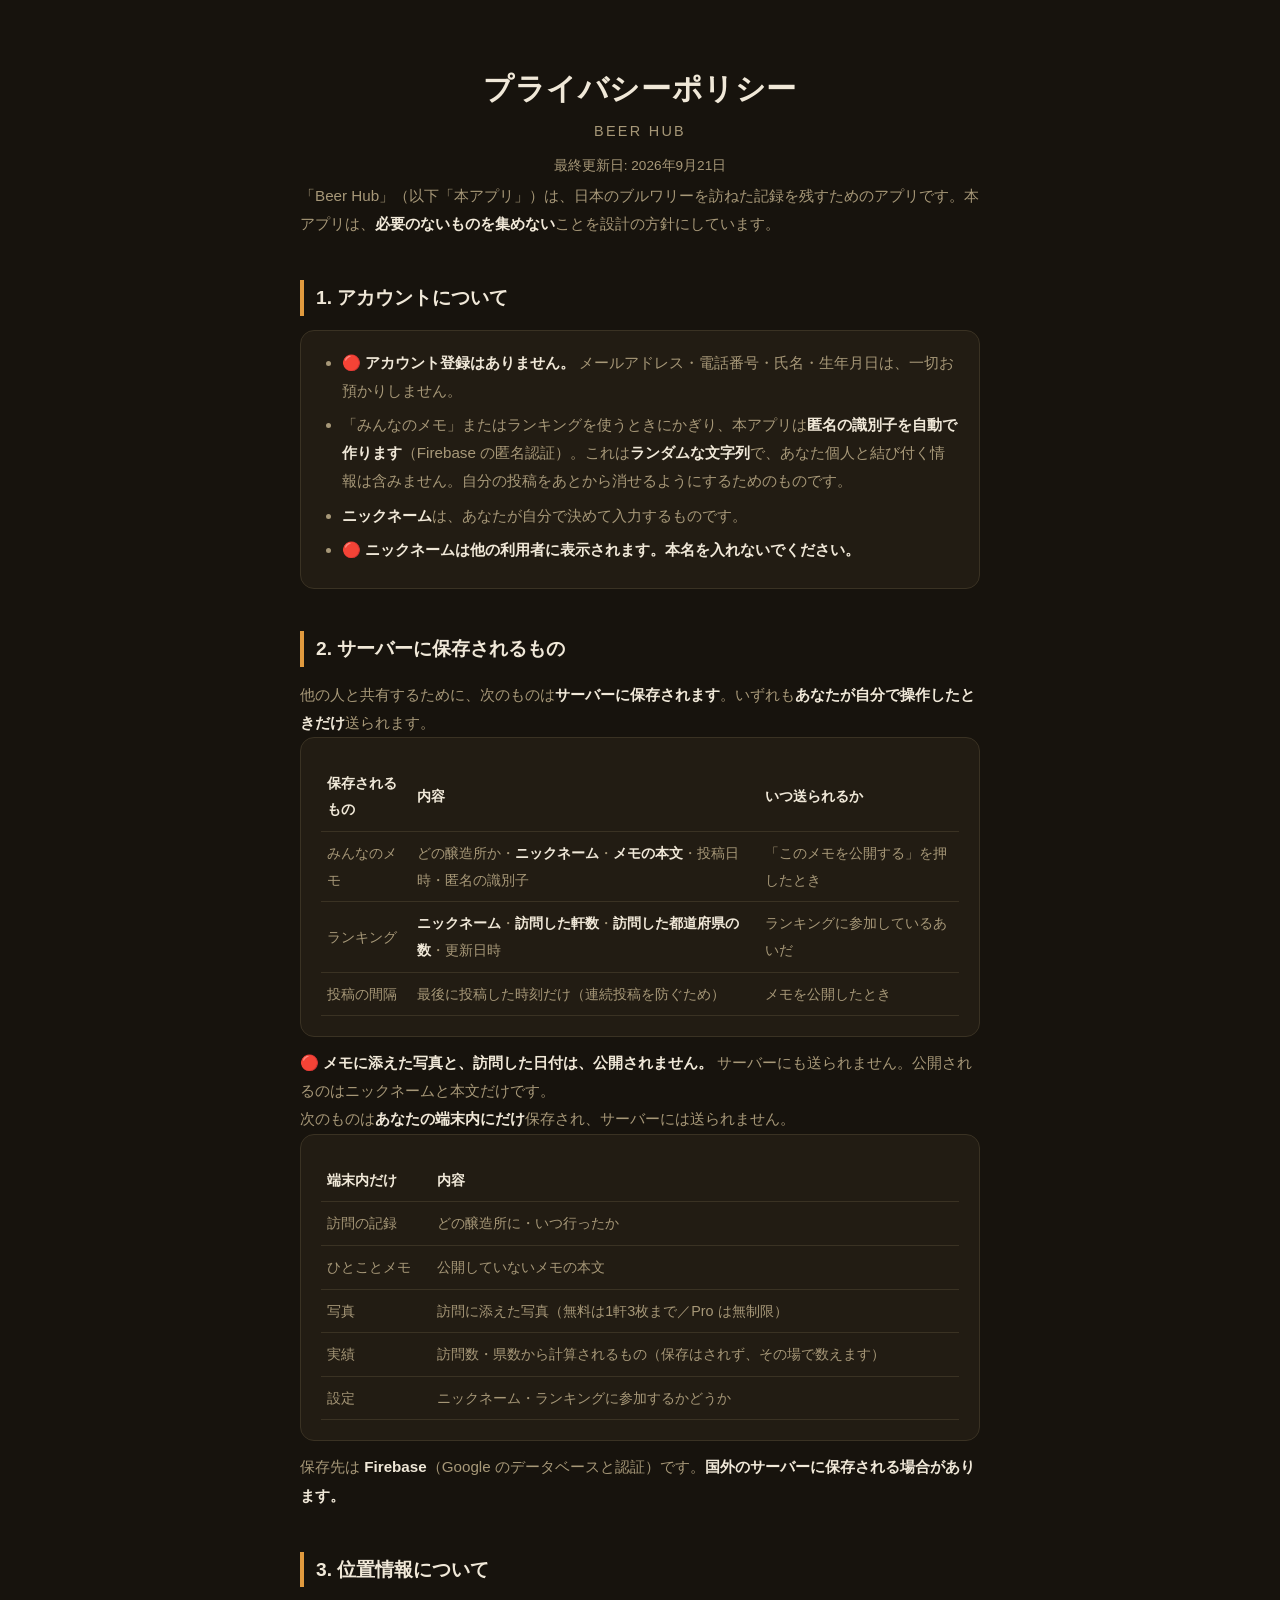
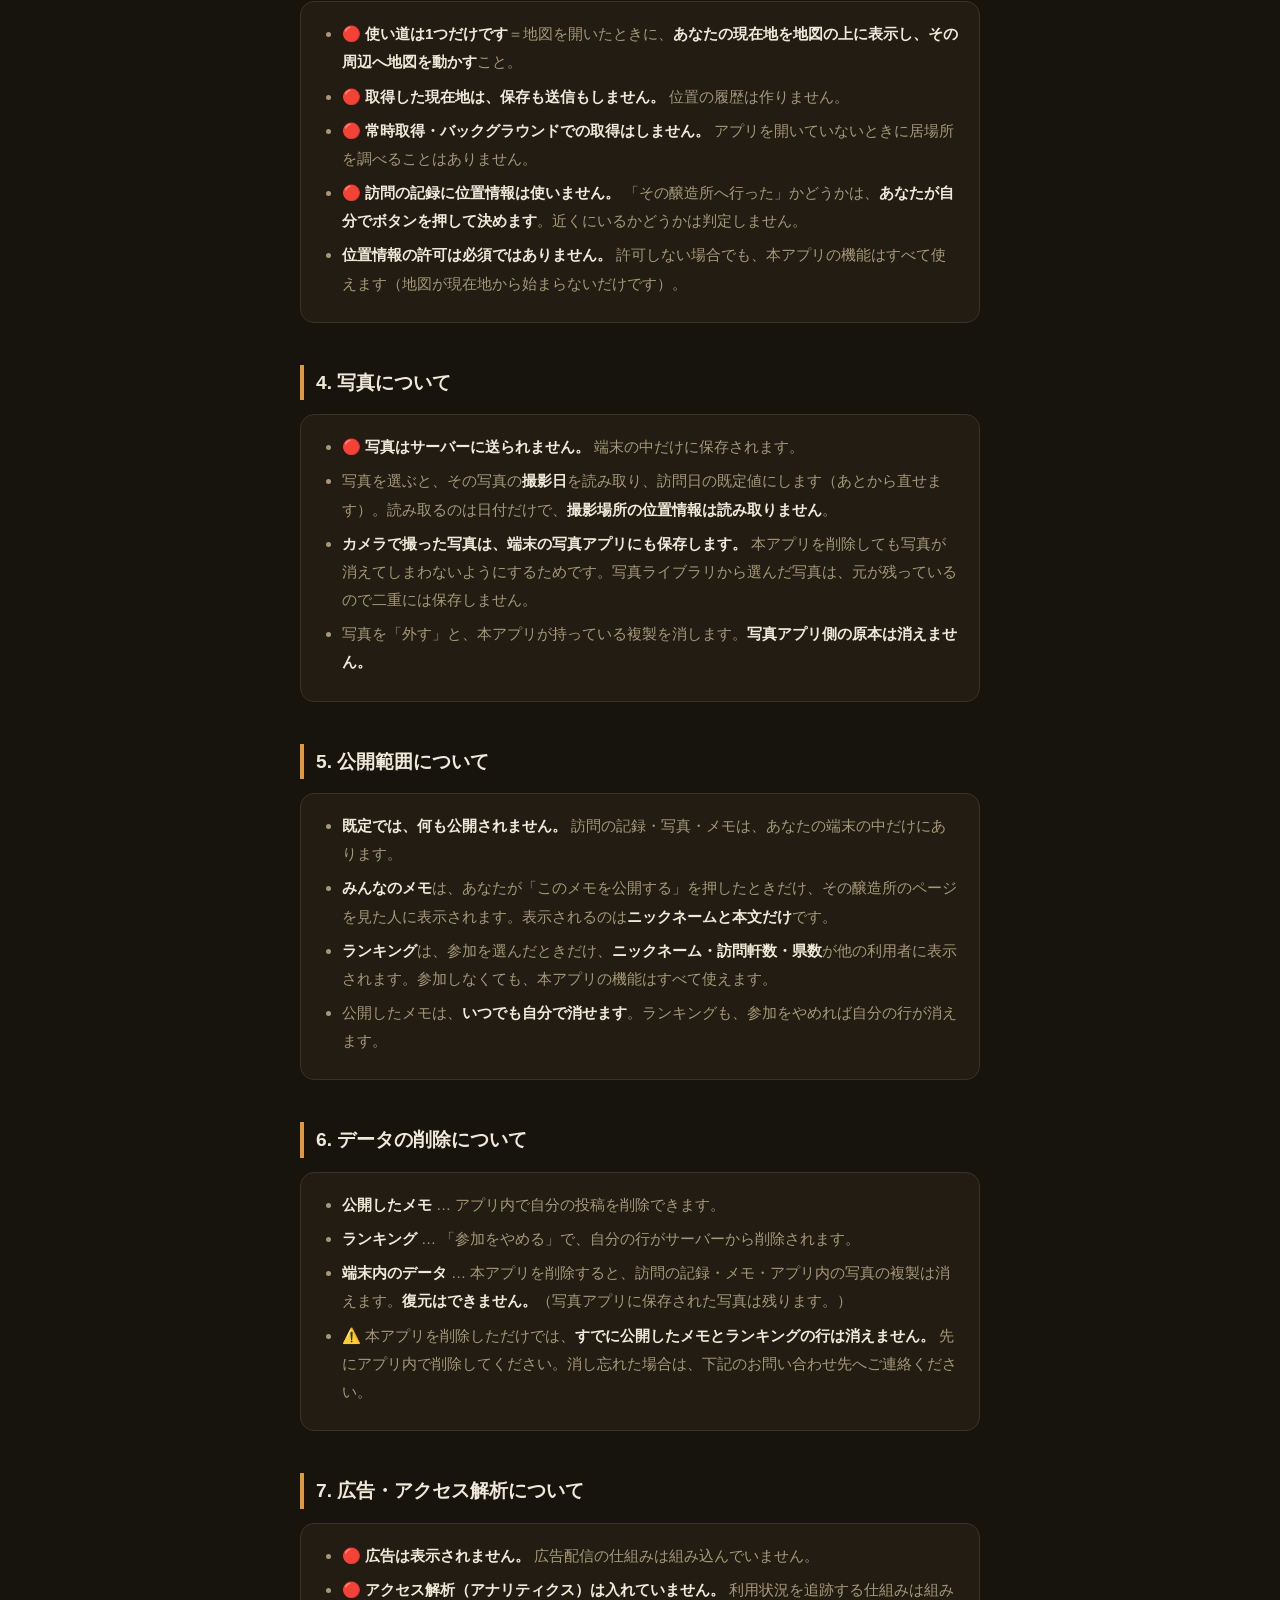
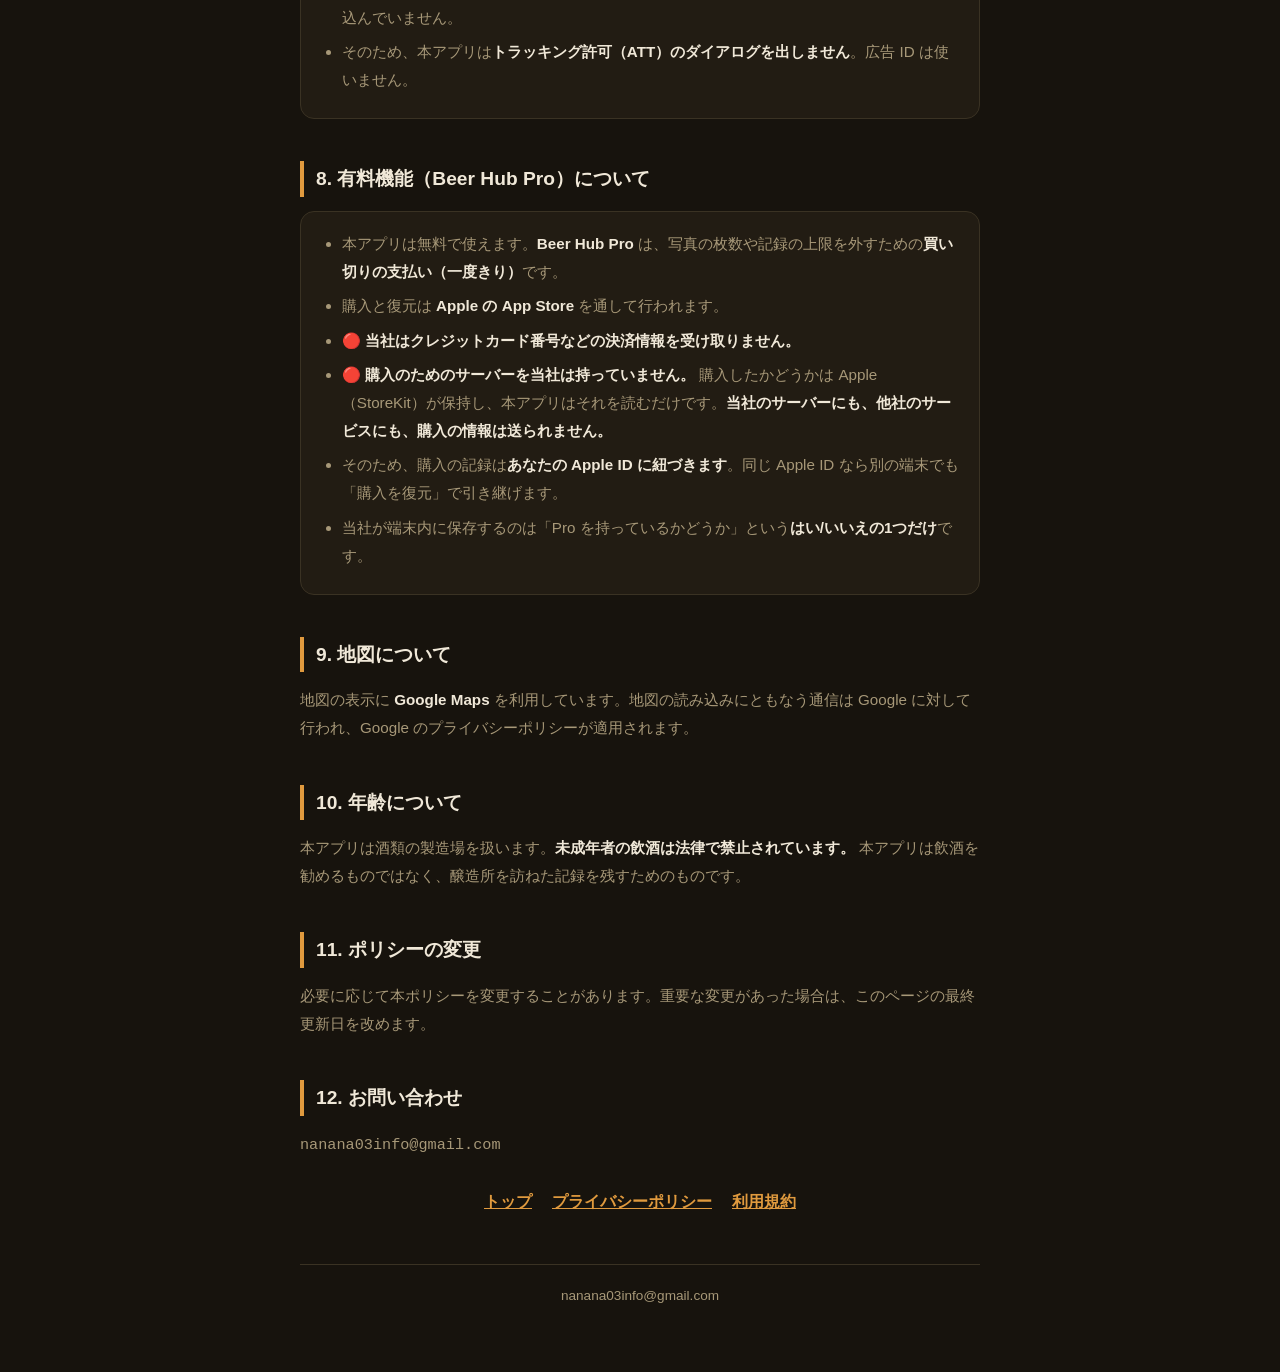
==== privacy.html @ 0d94b7cb "課金（Beer Hub Pro）を入れる決定に合わせて規約とポリシーを直した 2026-09-21 にユーザーが決定＝おにコレと同じ ¥490 買い切り Pro を入れる。 公開済みの本文に『アプリ内" ====
<!DOCTYPE html>
<html lang="ja">
<head>
  <meta charset="UTF-8">
  <meta name="viewport" content="width=device-width, initial-scale=1">
  <title>プライバシーポリシー — Beer Hub</title>
  <meta name="description" content="Beer Hub のプライバシーポリシー。必要のないものを集めない方針・位置情報・写真・公開範囲の扱い。">
  <link rel="stylesheet" href="style.css">
</head>
<body>
<main>
  <header class="hero">
    <h1>プライバシーポリシー</h1>
    <div class="en">BEER HUB</div>
    <p class="updated">最終更新日: 2026年9月21日</p>
  </header>

  <p>「Beer Hub」（以下「本アプリ」）は、日本のブルワリーを訪ねた記録を残すためのアプリです。本アプリは、<strong>必要のないものを集めない</strong>ことを設計の方針にしています。</p>

  <h2>1. アカウントについて</h2>
  <div class="card">
    <ul>
      <li>🔴 <strong>アカウント登録はありません。</strong> メールアドレス・電話番号・氏名・生年月日は、一切お預かりしません。</li>
      <li>「みんなのメモ」またはランキングを使うときにかぎり、本アプリは<strong>匿名の識別子を自動で作ります</strong>（Firebase の匿名認証）。これは<strong>ランダムな文字列</strong>で、あなた個人と結び付く情報は含みません。自分の投稿をあとから消せるようにするためのものです。</li>
      <li><strong>ニックネーム</strong>は、あなたが自分で決めて入力するものです。</li>
      <li>🔴 <strong>ニックネームは他の利用者に表示されます。本名を入れないでください。</strong></li>
    </ul>
  </div>

  <h2>2. サーバーに保存されるもの</h2>
  <p>他の人と共有するために、次のものは<strong>サーバーに保存されます</strong>。いずれも<strong>あなたが自分で操作したときだけ</strong>送られます。</p>
  <div class="card scroll">
    <table>
      <tr><th>保存されるもの</th><th>内容</th><th>いつ送られるか</th></tr>
      <tr><td>みんなのメモ</td><td>どの醸造所か・<strong>ニックネーム</strong>・<strong>メモの本文</strong>・投稿日時・匿名の識別子</td><td>「このメモを公開する」を押したとき</td></tr>
      <tr><td>ランキング</td><td><strong>ニックネーム</strong>・<strong>訪問した軒数</strong>・<strong>訪問した都道府県の数</strong>・更新日時</td><td>ランキングに参加しているあいだ</td></tr>
      <tr><td>投稿の間隔</td><td>最後に投稿した時刻だけ（連続投稿を防ぐため）</td><td>メモを公開したとき</td></tr>
    </table>
  </div>
  <p>🔴 <strong>メモに添えた写真と、訪問した日付は、公開されません。</strong> サーバーにも送られません。公開されるのはニックネームと本文だけです。</p>

  <p>次のものは<strong>あなたの端末内にだけ</strong>保存され、サーバーには送られません。</p>
  <div class="card scroll">
    <table>
      <tr><th>端末内だけ</th><th>内容</th></tr>
      <tr><td>訪問の記録</td><td>どの醸造所に・いつ行ったか</td></tr>
      <tr><td>ひとことメモ</td><td>公開していないメモの本文</td></tr>
      <tr><td>写真</td><td>訪問に添えた写真（無料は1軒3枚まで／Pro は無制限）</td></tr>
      <tr><td>実績</td><td>訪問数・県数から計算されるもの（保存はされず、その場で数えます）</td></tr>
      <tr><td>設定</td><td>ニックネーム・ランキングに参加するかどうか</td></tr>
    </table>
  </div>
  <p>保存先は <strong>Firebase</strong>（Google のデータベースと認証）です。<strong>国外のサーバーに保存される場合があります。</strong></p>

  <h2>3. 位置情報について</h2>
  <div class="card">
    <ul>
      <li>🔴 <strong>使い道は1つだけです</strong>＝地図を開いたときに、<strong>あなたの現在地を地図の上に表示し、その周辺へ地図を動かす</strong>こと。</li>
      <li>🔴 <strong>取得した現在地は、保存も送信もしません。</strong> 位置の履歴は作りません。</li>
      <li>🔴 <strong>常時取得・バックグラウンドでの取得はしません。</strong> アプリを開いていないときに居場所を調べることはありません。</li>
      <li>🔴 <strong>訪問の記録に位置情報は使いません。</strong> 「その醸造所へ行った」かどうかは、<strong>あなたが自分でボタンを押して決めます</strong>。近くにいるかどうかは判定しません。</li>
      <li><strong>位置情報の許可は必須ではありません。</strong> 許可しない場合でも、本アプリの機能はすべて使えます（地図が現在地から始まらないだけです）。</li>
    </ul>
  </div>

  <h2>4. 写真について</h2>
  <div class="card">
    <ul>
      <li>🔴 <strong>写真はサーバーに送られません。</strong> 端末の中だけに保存されます。</li>
      <li>写真を選ぶと、その写真の<strong>撮影日</strong>を読み取り、訪問日の既定値にします（あとから直せます）。読み取るのは日付だけで、<strong>撮影場所の位置情報は読み取りません</strong>。</li>
      <li><strong>カメラで撮った写真は、端末の写真アプリにも保存します。</strong> 本アプリを削除しても写真が消えてしまわないようにするためです。写真ライブラリから選んだ写真は、元が残っているので二重には保存しません。</li>
      <li>写真を「外す」と、本アプリが持っている複製を消します。<strong>写真アプリ側の原本は消えません。</strong></li>
    </ul>
  </div>

  <h2>5. 公開範囲について</h2>
  <div class="card">
    <ul>
      <li><strong>既定では、何も公開されません。</strong> 訪問の記録・写真・メモは、あなたの端末の中だけにあります。</li>
      <li><strong>みんなのメモ</strong>は、あなたが「このメモを公開する」を押したときだけ、その醸造所のページを見た人に表示されます。表示されるのは<strong>ニックネームと本文だけ</strong>です。</li>
      <li><strong>ランキング</strong>は、参加を選んだときだけ、<strong>ニックネーム・訪問軒数・県数</strong>が他の利用者に表示されます。参加しなくても、本アプリの機能はすべて使えます。</li>
      <li>公開したメモは、<strong>いつでも自分で消せます</strong>。ランキングも、参加をやめれば自分の行が消えます。</li>
    </ul>
  </div>

  <h2>6. データの削除について</h2>
  <div class="card">
    <ul>
      <li><strong>公開したメモ</strong> … アプリ内で自分の投稿を削除できます。</li>
      <li><strong>ランキング</strong> … 「参加をやめる」で、自分の行がサーバーから削除されます。</li>
      <li><strong>端末内のデータ</strong> … 本アプリを削除すると、訪問の記録・メモ・アプリ内の写真の複製は消えます。<strong>復元はできません。</strong>（写真アプリに保存された写真は残ります。）</li>
      <li>⚠️ 本アプリを削除しただけでは、<strong>すでに公開したメモとランキングの行は消えません。</strong> 先にアプリ内で削除してください。消し忘れた場合は、下記のお問い合わせ先へご連絡ください。</li>
    </ul>
  </div>

  <h2>7. 広告・アクセス解析について</h2>
  <div class="card">
    <ul>
      <li>🔴 <strong>広告は表示されません。</strong> 広告配信の仕組みは組み込んでいません。</li>
      <li>🔴 <strong>アクセス解析（アナリティクス）は入れていません。</strong> 利用状況を追跡する仕組みは組み込んでいません。</li>
      <li>そのため、本アプリは<strong>トラッキング許可（ATT）のダイアログを出しません</strong>。広告 ID は使いません。</li>
    </ul>
  </div>

  <h2>8. 有料機能（Beer Hub Pro）について</h2>
  <div class="card">
    <ul>
      <li>本アプリは無料で使えます。<strong>Beer Hub Pro</strong> は、写真の枚数や記録の上限を外すための<strong>買い切りの支払い（一度きり）</strong>です。</li>
      <li>購入と復元は <strong>Apple の App Store</strong> を通して行われます。</li>
      <li>🔴 <strong>当社はクレジットカード番号などの決済情報を受け取りません。</strong></li>
      <li>🔴 <strong>購入のためのサーバーを当社は持っていません。</strong> 購入したかどうかは Apple（StoreKit）が保持し、本アプリはそれを読むだけです。<strong>当社のサーバーにも、他社のサービスにも、購入の情報は送られません。</strong></li>
      <li>そのため、購入の記録は<strong>あなたの Apple ID に紐づきます</strong>。同じ Apple ID なら別の端末でも「購入を復元」で引き継げます。</li>
      <li>当社が端末内に保存するのは「Pro を持っているかどうか」という<strong>はい/いいえの1つだけ</strong>です。</li>
    </ul>
  </div>

  <h2>9. 地図について</h2>
  <p>地図の表示に <strong>Google Maps</strong> を利用しています。地図の読み込みにともなう通信は Google に対して行われ、Google のプライバシーポリシーが適用されます。</p>

  <h2>10. 年齢について</h2>
  <p>本アプリは酒類の製造場を扱います。<strong>未成年者の飲酒は法律で禁止されています。</strong> 本アプリは飲酒を勧めるものではなく、醸造所を訪ねた記録を残すためのものです。</p>

  <h2>11. ポリシーの変更</h2>
  <p>必要に応じて本ポリシーを変更することがあります。重要な変更があった場合は、このページの最終更新日を改めます。</p>

  <h2>12. お問い合わせ</h2>
  <p><code>nanana03info@gmail.com</code></p>

<nav class="links"><a href="index.html">トップ</a><a href="privacy.html">プライバシーポリシー</a><a href="terms.html">利用規約</a></nav>
  <footer>nanana03info@gmail.com</footer>
</main>
</body>
</html>
---- style.css ----
/* Beer Hub の公開ページ。色は**アプリの夜テーマ**（~/beerhub/src/theme.js の cellar）に合わせている。
   ⚠️ アプリの色を変えたら、ここも合わせる。
   ⚠️ 体裁の元＝nanana03/billihub-site/style.css（同じ作りにして、直すときに迷わないようにする）。
   コントラストはアプリ側の tools/check-theme-contrast.mjs で測った値をそのまま使っている
   （ink2 on paper 6.52:1 ／ amber on paper 7.80:1 ＝どちらも 4.5:1 を超える）。 */
:root {
  --bg: #17130D;      /* cellar.paper */
  --card: #221C13;    /* cellar.card */
  --ink: #F0E8D8;     /* cellar.ink */
  --sub: #A79878;     /* cellar.ink2 */
  --line: #3A3223;    /* cellar.line */
  --accent: #E09A3E;  /* cellar.amber（夜は地の上で 7.80:1 ＝そのまま文字に使える） */
  --warn: #8FBF5A;    /* cellar.hop */
}
* { margin: 0; padding: 0; box-sizing: border-box; }
body {
  background: var(--bg);
  color: var(--ink);
  font-family: "Hiragino Sans", "Hiragino Kaku Gothic ProN", "Yu Gothic", sans-serif;
  line-height: 1.85;
  -webkit-text-size-adjust: 100%;
}
main { max-width: 720px; margin: 0 auto; padding: 28px 20px 64px; }
header.hero { text-align: center; padding: 32px 0 4px; }
h1 { font-size: 1.9rem; letter-spacing: .02em; }
h1 .hub { color: var(--accent); }
.hero .en { color: var(--sub); font-size: .9rem; letter-spacing: .16em; margin-top: 2px; }
.hero .tagline { margin-top: 16px; color: var(--ink); font-size: 1rem; }
h2 {
  font-size: 1.2rem; margin: 42px 0 14px;
  padding-left: 12px; border-left: 4px solid var(--accent);
}
h3 { font-size: 1rem; margin: 20px 0 8px; color: var(--accent); }
p, li, td, th { color: var(--sub); font-size: .95rem; }
strong { color: var(--ink); }
.card {
  background: var(--card); border: 1px solid var(--line);
  border-radius: 14px; padding: 18px 20px; margin-bottom: 12px;
}
ul, ol { padding-left: 1.3em; }
li { margin-bottom: .4em; }
a { color: var(--accent); }
.updated { color: var(--sub); font-size: .85rem; margin-top: 8px; }
table { width: 100%; border-collapse: collapse; margin: 6px 0 2px; }
th, td { text-align: left; padding: 8px 6px; border-bottom: 1px solid var(--line); font-size: .9rem; }
th { color: var(--ink); font-weight: 800; }
.note { color: var(--warn); }
nav.links { text-align: center; margin-top: 28px; }
nav.links a { margin: 0 10px; font-weight: 700; }
footer {
  margin-top: 48px; padding-top: 18px; border-top: 1px solid var(--line);
  color: var(--sub); font-size: .85rem; text-align: center;
}
/* 横に広い表は、はみ出さずに中でスクロールさせる */
.scroll { overflow-x: auto; }
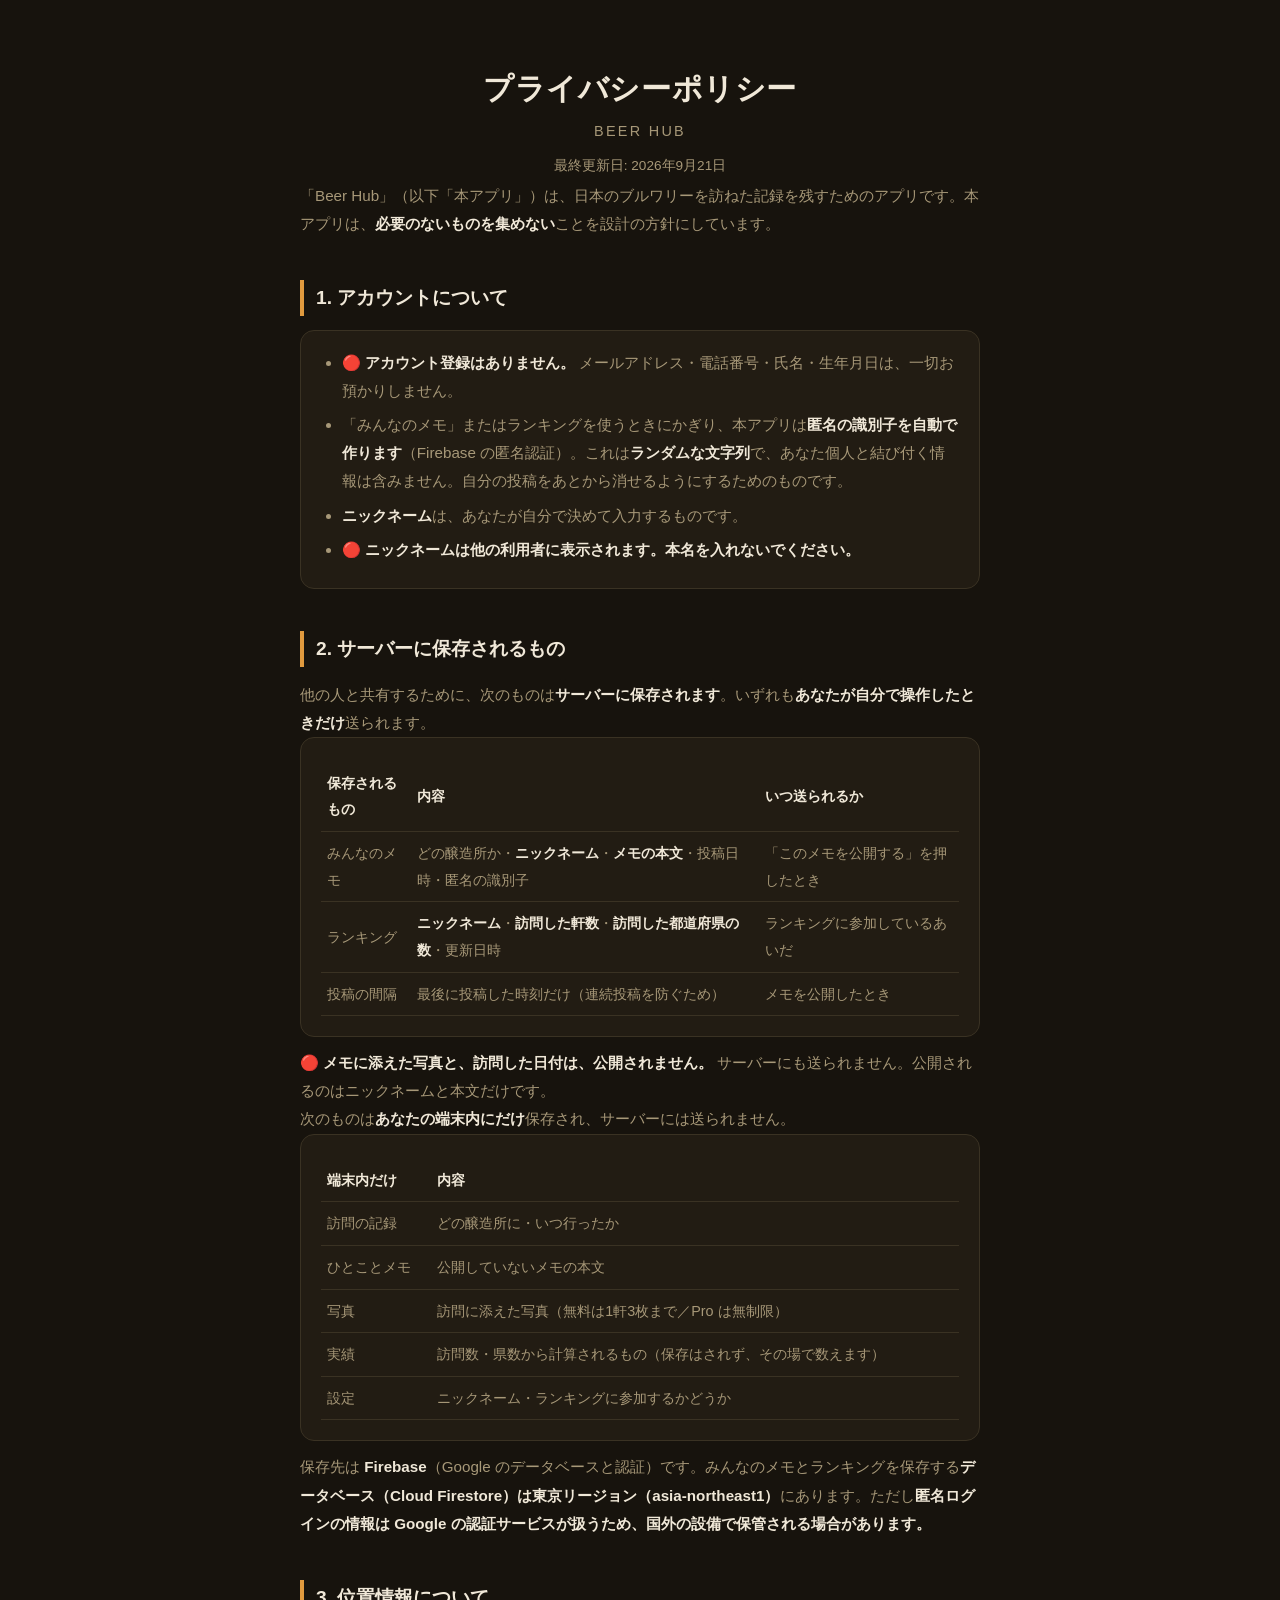
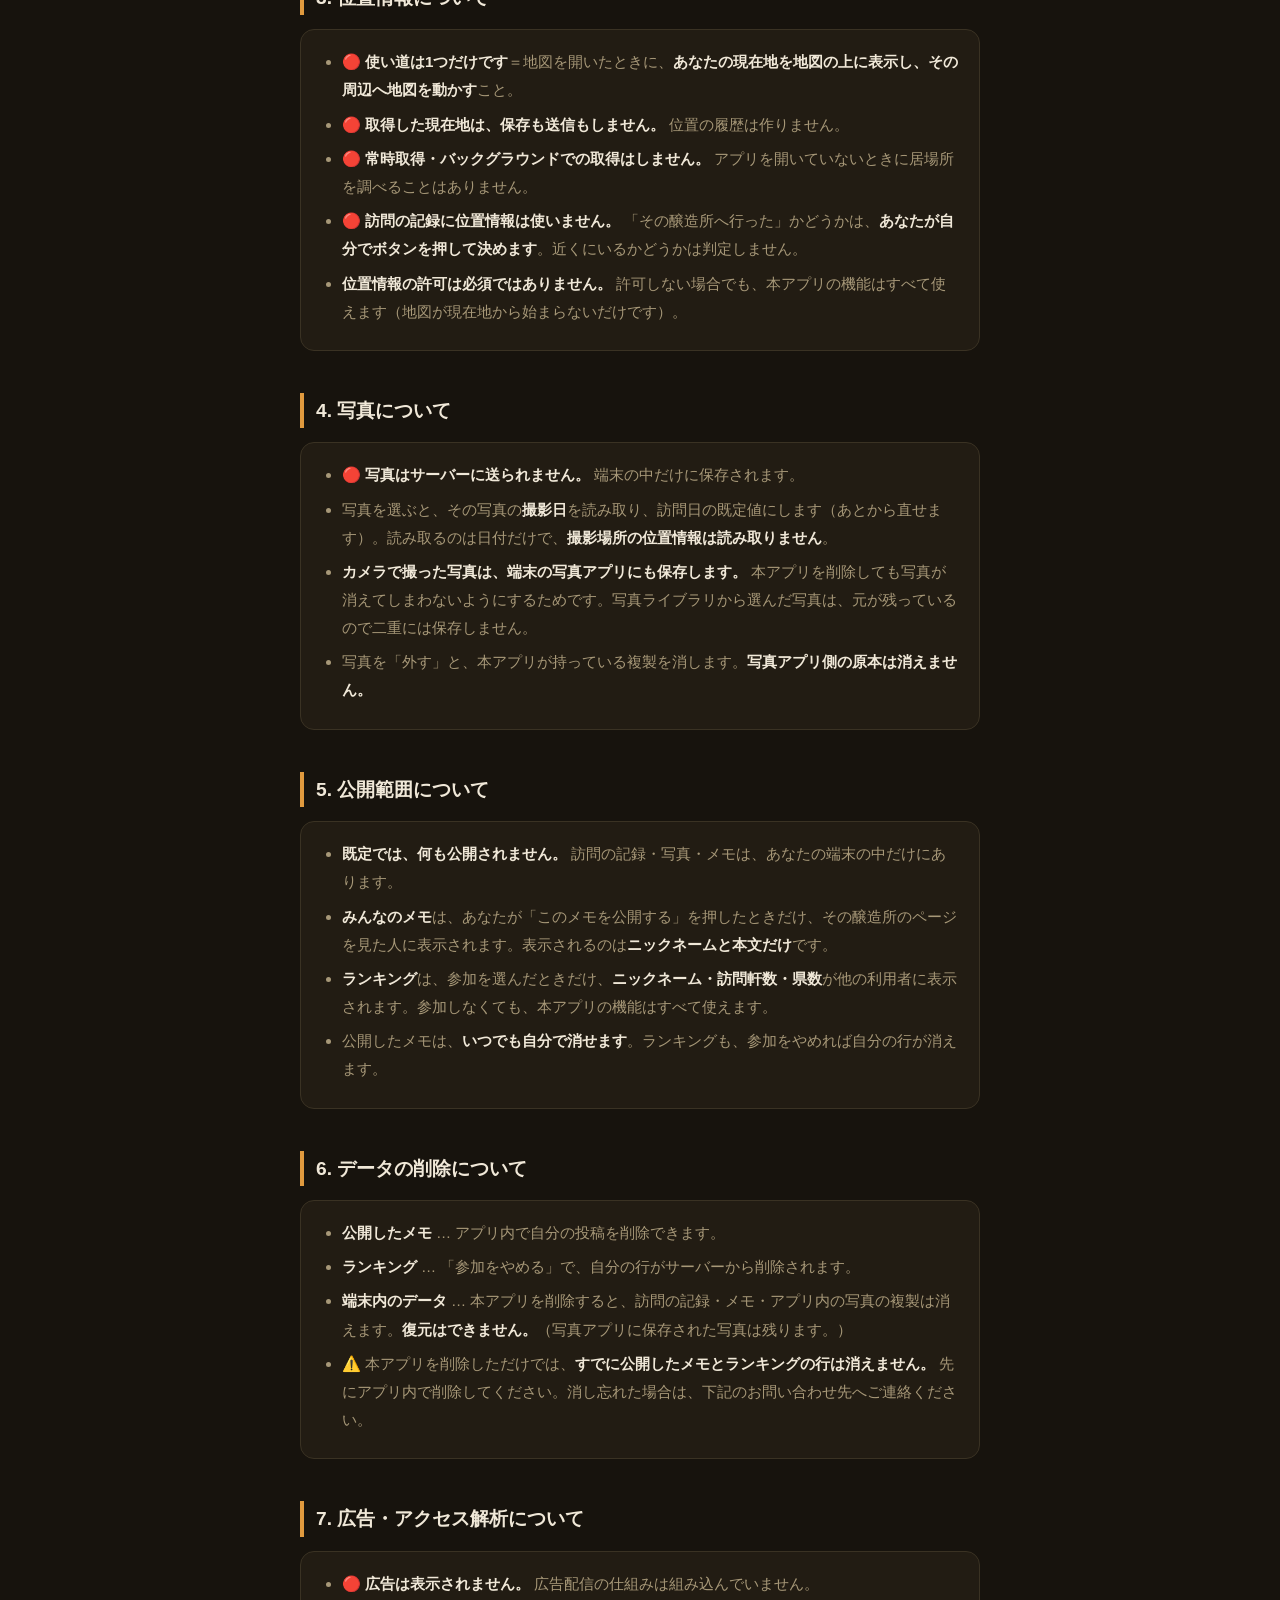
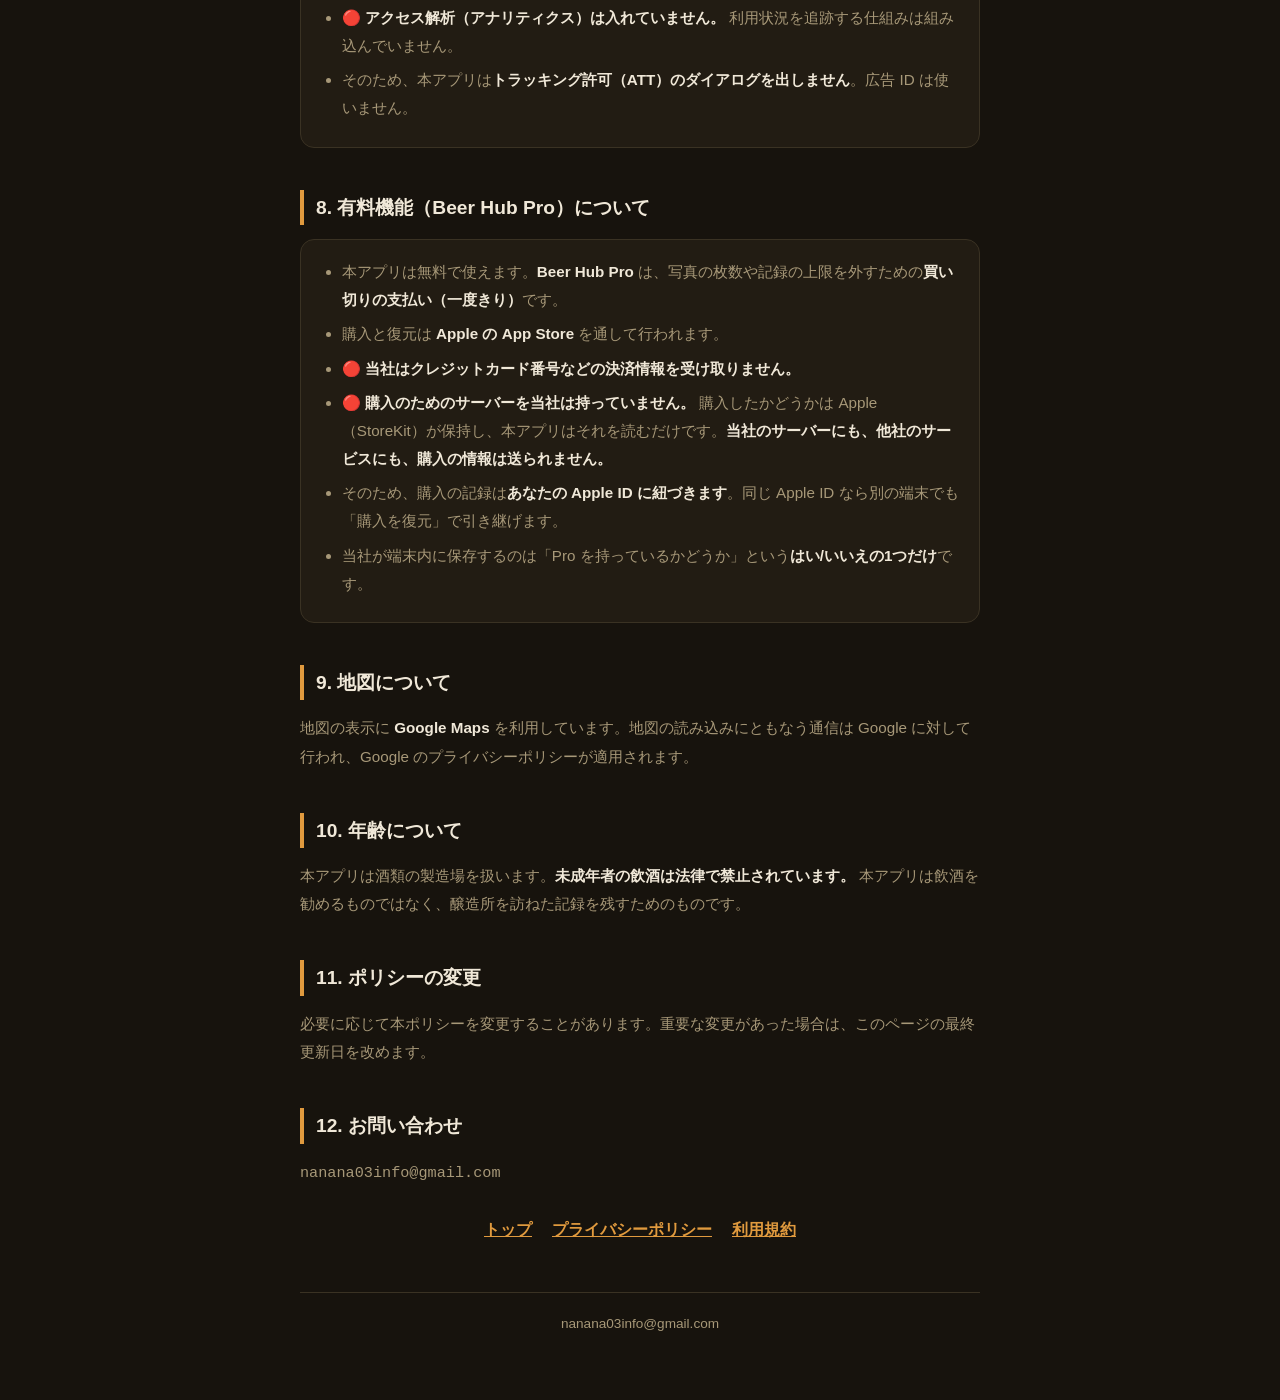
==== commit a2131c83: "docs(privacy): Firestore の所在を東京リージョンと明記した（W04 の実測） 旧「国外のサーバーに保存される場合があります」だけの記述は事実と違った＝ Windows が Fi" ====
--- a/privacy.html
+++ b/privacy.html
@@ -50,7 +50,7 @@
       <tr><td>設定</td><td>ニックネーム・ランキングに参加するかどうか</td></tr>
     </table>
   </div>
-  <p>保存先は <strong>Firebase</strong>（Google のデータベースと認証）です。<strong>国外のサーバーに保存される場合があります。</strong></p>
+  <p>保存先は <strong>Firebase</strong>（Google のデータベースと認証）です。みんなのメモとランキングを保存する<strong>データベース（Cloud Firestore）は東京リージョン（asia-northeast1）</strong>にあります。ただし<strong>匿名ログインの情報は Google の認証サービスが扱うため、国外の設備で保管される場合があります。</strong></p>
 
   <h2>3. 位置情報について</h2>
   <div class="card">
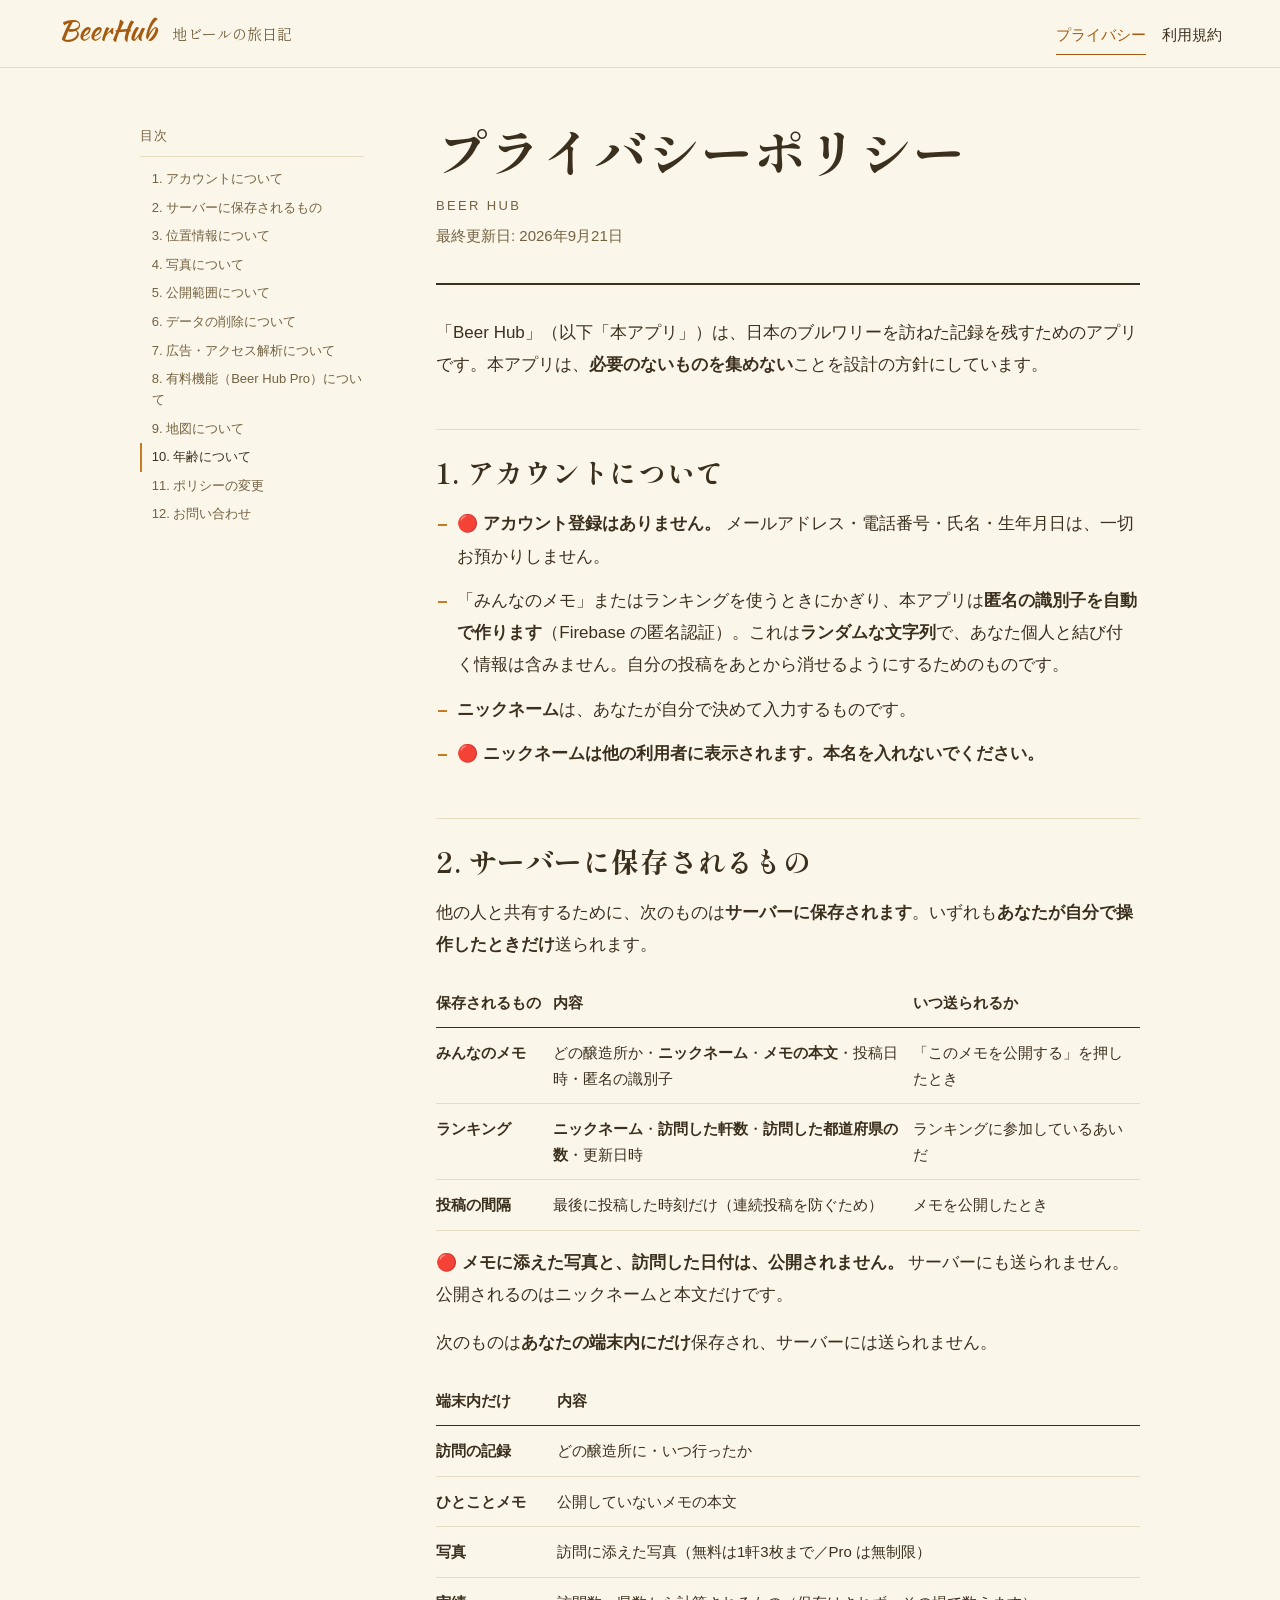
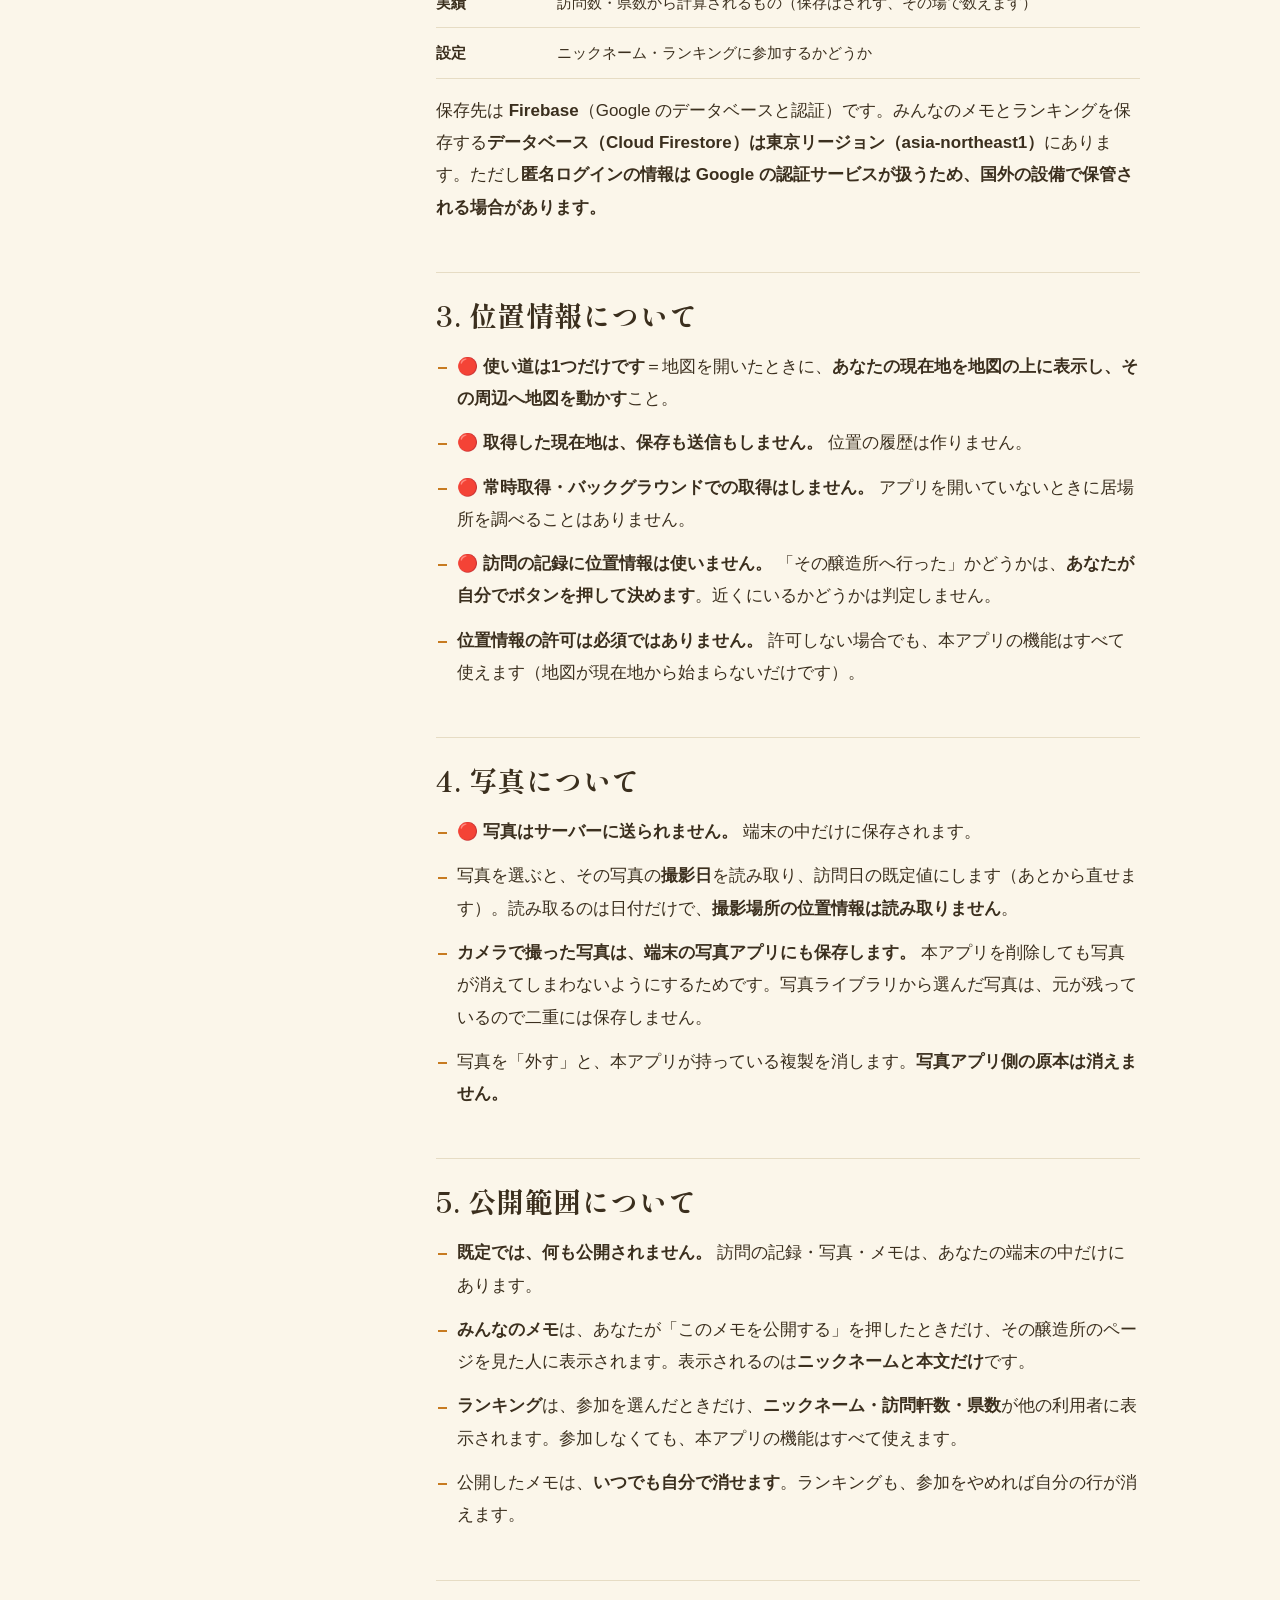
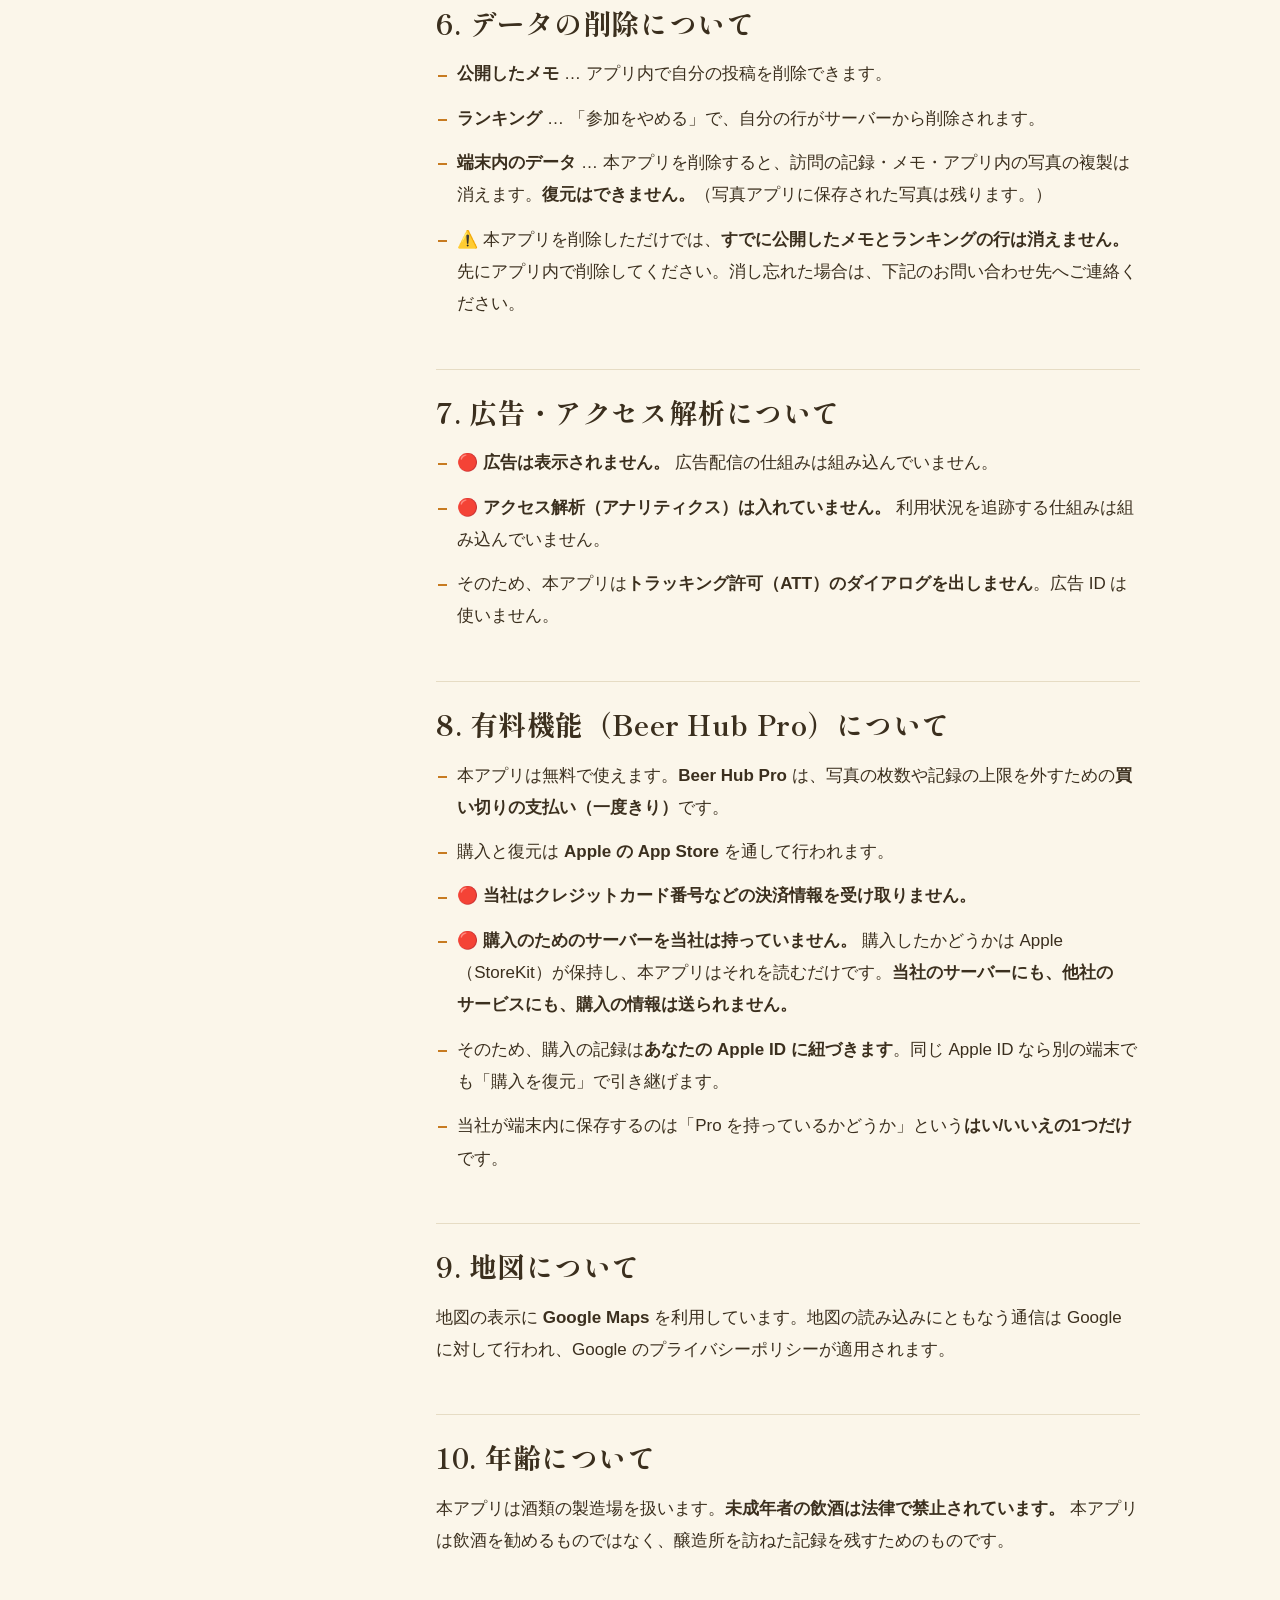
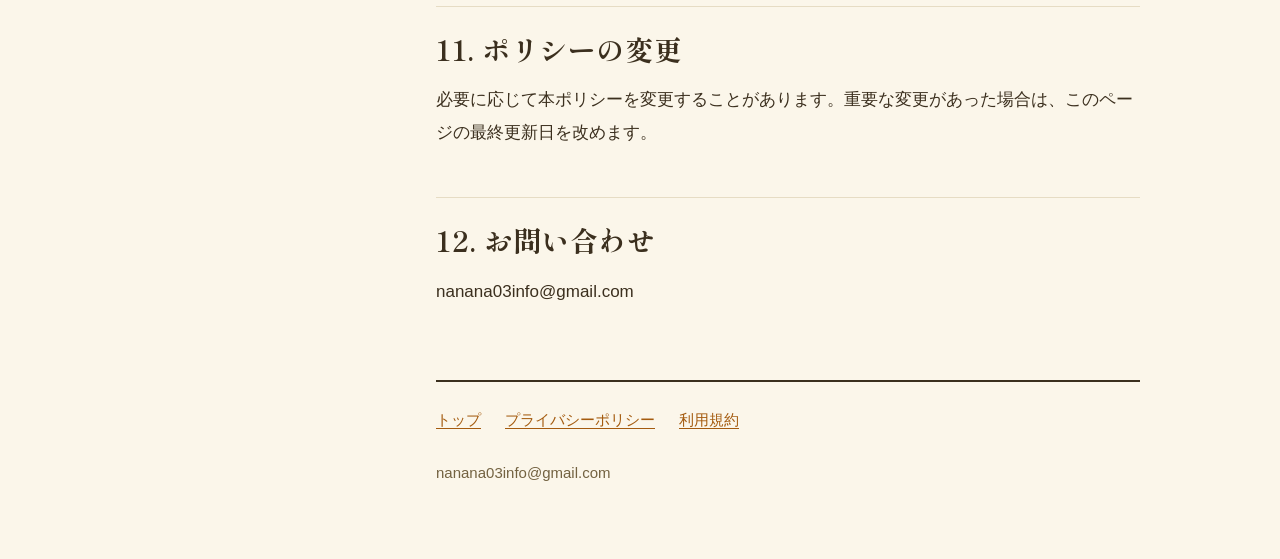
==== commit 4fcebedc: "redesign: 実データの地図を主役にしたトップと、目次つきの書類ページ（2026-10 刷新） - トップ：アプリ同梱の県境（prefpoly.json）と醸造所の位置（breweries.js" ====
--- a/privacy.html
+++ b/privacy.html
@@ -5,10 +5,29 @@
   <meta name="viewport" content="width=device-width, initial-scale=1">
   <title>プライバシーポリシー — Beer Hub</title>
   <meta name="description" content="Beer Hub のプライバシーポリシー。必要のないものを集めない方針・位置情報・写真・公開範囲の扱い。">
+  <meta name="color-scheme" content="light dark">
+  <!-- FONT:START -->
+  <link rel="preconnect" href="https://fonts.googleapis.com">
+  <link rel="preconnect" href="https://fonts.gstatic.com" crossorigin>
+  <link rel="stylesheet" href="https://fonts.googleapis.com/css2?family=Shippori+Mincho+B1:wght@700&amp;text=%2C.0123456789BHPbeoru%E3%80%81%E3%80%82%E3%80%8C%E3%80%8D%E3%81%82%E3%81%84%E3%81%8A%E3%81%8B%E3%81%8C%E3%81%8D%E3%81%8F%E3%81%91%E3%81%93%E3%81%94%E3%81%95%E3%81%99%E3%81%9B%E3%81%9F%E3%81%A0%E3%81%A3%E3%81%A4%E3%81%A6%E3%81%A7%E3%81%A8%E3%81%AA%E3%81%AB%E3%81%AD%E3%81%AE%E3%81%AF%E3%81%BE%E3%81%BF%E3%82%81%E3%82%82%E3%82%89%E3%82%8A%E3%82%8B%E3%82%8C%E3%82%8F%E3%82%92%E3%82%93%E3%82%A2%E3%82%A4%E3%82%A6%E3%82%A7%E3%82%AB%E3%82%AD%E3%82%AF%E3%82%B0%E3%82%B5%E3%82%B7%E3%82%B9%E3%82%BB%E3%82%BF%E3%83%81%E3%83%83%E3%83%87%E3%83%88%E3%83%90%E3%83%93%E3%83%96%E3%83%97%E3%83%9D%E3%83%A1%E3%83%A2%E3%83%A9%E3%83%AA%E3%83%AB%E3%83%AD%E3%83%AF%E3%83%B3%E3%83%BB%E3%83%BC%E4%B8%89%E4%BA%8B%E4%BA%95%E4%BA%AC%E4%BD%8D%E4%BD%90%E4%BD%BF%E4%BF%9D%E5%85%88%E5%85%8D%E5%85%90%E5%85%A5%E5%85%A8%E5%85%AC%E5%85%B5%E5%85%B8%E5%86%99%E5%87%BA%E5%88%86%E5%88%9D%E5%88%A9%E5%88%B6%E5%89%8A%E5%8C%97%E5%8D%83%E5%8F%96%E5%8F%A3%E5%90%88%E5%91%8A%E5%92%8C%E5%95%8F%E5%9B%B2%E5%9B%B3%E5%9B%BD%E5%9C%A8%E5%9C%B0%E5%9F%8E%E5%9F%BC%E5%A0%B1%E5%A1%97%E5%A4%89%E5%A4%96%E5%A4%A7%E5%A5%88%E5%AA%9B%E5%AD%98%E5%AE%AE%E5%AF%8C%E5%B1%B1%E5%B2%90%E5%B2%A1%E5%B2%A9%E5%B3%B6%E5%B4%8E%E5%B7%9D%E5%B9%B4%E5%BA%83%E5%BA%9C%E5%BA%AB%E5%BD%A2%E5%BE%B3%E5%BF%85%E6%83%85%E6%84%8F%E6%84%9B%E6%89%8B%E6%8A%95%E6%8A%BC%E6%8E%B2%E6%96%99%E6%96%B0%E6%97%85%E6%97%A5%E6%9B%B4%E6%9B%B8%E6%9C%80%E6%9C%89%E6%9C%A8%E6%9C%AC%E6%9D%A1%E6%9D%B1%E6%9E%90%E6%A0%83%E6%A0%B9%E6%A2%A8%E6%A3%AE%E6%A8%A9%E6%A9%9F%E6%AD%8C%E6%AD%A2%E6%B1%BA%E6%B2%96%E6%B3%A8%E6%B5%B7%E6%BB%8B%E6%BD%9F%E7%86%8A%E7%8E%89%E7%8F%BE%E7%94%A8%E7%94%B0%E7%99%BB%E7%9A%84%E7%9B%AE%E7%9C%8C%E7%9C%9F%E7%9F%A5%E7%9F%B3%E7%A5%9E%E7%A6%81%E7%A6%8F%E7%A7%8B%E7%A8%BF%E7%AC%AC%E7%AF%84%E7%B4%84%E7%B8%84%E7%BD%AE%E7%BE%A4%E8%83%BD%E8%89%AF%E8%8C%A8%E8%91%89%E8%A1%8C%E8%A6%81%E8%A6%8B%E8%A6%8F%E8%A7%A3%E8%A8%98%E8%A8%AA%E8%B2%AC%E8%B3%80%E8%BB%92%E8%BC%89%E8%BF%94%E9%81%93%E9%83%A8%E9%83%BD%E9%85%92%E9%87%8D%E9%87%8E%E9%8C%B2%E9%95%B7%E9%96%8B%E9%96%A2%E9%98%9C%E9%98%AA%E9%99%90%E9%99%A4%E9%9B%86%E9%9D%92%E9%9D%99%E9%A0%85%E9%A1%98%E9%A1%9E%E9%A6%99%E9%A6%AC%E9%AB%98%E9%B3%A5%E9%B9%BF%E9%BD%A2%EF%BC%88%EF%BC%89%EF%BC%8F&amp;display=swap">
+  <link rel="stylesheet" href="https://fonts.googleapis.com/css2?family=Kaushan+Script&amp;text=BeerHub&amp;display=swap">
+  <!-- FONT:END -->
   <link rel="stylesheet" href="style.css">
+  <script src="site.js" defer></script>
 </head>
-<body>
-<main>
+<body class="doc">
+<a class="skip" href="#top">本文へ</a>
+<header class="mast">
+  <a class="mast-wm" href="index.html" aria-label="Beer Hub トップ">BeerHub</a>
+  <span class="mast-sub">地ビールの旅日記</span>
+  <nav class="mast-nav" aria-label="書類">
+    <a href="privacy.html" aria-current="page">プライバシー</a>
+    <a href="terms.html">利用規約</a>
+  </nav>
+</header>
+<div class="doc-wrap">
+<nav class="toc" aria-label="目次"><p>目次</p><ol><!-- TOC:START --><li><a href="#s1">1. アカウントについて</a></li><li><a href="#s2">2. サーバーに保存されるもの</a></li><li><a href="#s3">3. 位置情報について</a></li><li><a href="#s4">4. 写真について</a></li><li><a href="#s5">5. 公開範囲について</a></li><li><a href="#s6">6. データの削除について</a></li><li><a href="#s7">7. 広告・アクセス解析について</a></li><li><a href="#s8">8. 有料機能（Beer Hub Pro）について</a></li><li><a href="#s9">9. 地図について</a></li><li><a href="#s10">10. 年齢について</a></li><li><a href="#s11">11. ポリシーの変更</a></li><li><a href="#s12">12. お問い合わせ</a></li><!-- TOC:END --></ol></nav>
+<main id="top">
   <header class="hero">
     <h1>プライバシーポリシー</h1>
     <div class="en">BEER HUB</div>
@@ -17,7 +36,7 @@
 
   <p>「Beer Hub」（以下「本アプリ」）は、日本のブルワリーを訪ねた記録を残すためのアプリです。本アプリは、<strong>必要のないものを集めない</strong>ことを設計の方針にしています。</p>
 
-  <h2>1. アカウントについて</h2>
+  <h2 id="s1">1. アカウントについて</h2>
   <div class="card">
     <ul>
       <li>🔴 <strong>アカウント登録はありません。</strong> メールアドレス・電話番号・氏名・生年月日は、一切お預かりしません。</li>
@@ -27,14 +46,14 @@
     </ul>
   </div>
 
-  <h2>2. サーバーに保存されるもの</h2>
+  <h2 id="s2">2. サーバーに保存されるもの</h2>
   <p>他の人と共有するために、次のものは<strong>サーバーに保存されます</strong>。いずれも<strong>あなたが自分で操作したときだけ</strong>送られます。</p>
   <div class="card scroll">
     <table>
       <tr><th>保存されるもの</th><th>内容</th><th>いつ送られるか</th></tr>
-      <tr><td>みんなのメモ</td><td>どの醸造所か・<strong>ニックネーム</strong>・<strong>メモの本文</strong>・投稿日時・匿名の識別子</td><td>「このメモを公開する」を押したとき</td></tr>
-      <tr><td>ランキング</td><td><strong>ニックネーム</strong>・<strong>訪問した軒数</strong>・<strong>訪問した都道府県の数</strong>・更新日時</td><td>ランキングに参加しているあいだ</td></tr>
-      <tr><td>投稿の間隔</td><td>最後に投稿した時刻だけ（連続投稿を防ぐため）</td><td>メモを公開したとき</td></tr>
+      <tr><td data-label="保存されるもの">みんなのメモ</td><td data-label="内容">どの醸造所か・<strong>ニックネーム</strong>・<strong>メモの本文</strong>・投稿日時・匿名の識別子</td><td data-label="いつ送られるか">「このメモを公開する」を押したとき</td></tr>
+      <tr><td data-label="保存されるもの">ランキング</td><td data-label="内容"><strong>ニックネーム</strong>・<strong>訪問した軒数</strong>・<strong>訪問した都道府県の数</strong>・更新日時</td><td data-label="いつ送られるか">ランキングに参加しているあいだ</td></tr>
+      <tr><td data-label="保存されるもの">投稿の間隔</td><td data-label="内容">最後に投稿した時刻だけ（連続投稿を防ぐため）</td><td data-label="いつ送られるか">メモを公開したとき</td></tr>
     </table>
   </div>
   <p>🔴 <strong>メモに添えた写真と、訪問した日付は、公開されません。</strong> サーバーにも送られません。公開されるのはニックネームと本文だけです。</p>
@@ -43,16 +62,16 @@
   <div class="card scroll">
     <table>
       <tr><th>端末内だけ</th><th>内容</th></tr>
-      <tr><td>訪問の記録</td><td>どの醸造所に・いつ行ったか</td></tr>
-      <tr><td>ひとことメモ</td><td>公開していないメモの本文</td></tr>
-      <tr><td>写真</td><td>訪問に添えた写真（無料は1軒3枚まで／Pro は無制限）</td></tr>
-      <tr><td>実績</td><td>訪問数・県数から計算されるもの（保存はされず、その場で数えます）</td></tr>
-      <tr><td>設定</td><td>ニックネーム・ランキングに参加するかどうか</td></tr>
+      <tr><td data-label="端末内だけ">訪問の記録</td><td data-label="内容">どの醸造所に・いつ行ったか</td></tr>
+      <tr><td data-label="端末内だけ">ひとことメモ</td><td data-label="内容">公開していないメモの本文</td></tr>
+      <tr><td data-label="端末内だけ">写真</td><td data-label="内容">訪問に添えた写真（無料は1軒3枚まで／Pro は無制限）</td></tr>
+      <tr><td data-label="端末内だけ">実績</td><td data-label="内容">訪問数・県数から計算されるもの（保存はされず、その場で数えます）</td></tr>
+      <tr><td data-label="端末内だけ">設定</td><td data-label="内容">ニックネーム・ランキングに参加するかどうか</td></tr>
     </table>
   </div>
   <p>保存先は <strong>Firebase</strong>（Google のデータベースと認証）です。みんなのメモとランキングを保存する<strong>データベース（Cloud Firestore）は東京リージョン（asia-northeast1）</strong>にあります。ただし<strong>匿名ログインの情報は Google の認証サービスが扱うため、国外の設備で保管される場合があります。</strong></p>
 
-  <h2>3. 位置情報について</h2>
+  <h2 id="s3">3. 位置情報について</h2>
   <div class="card">
     <ul>
       <li>🔴 <strong>使い道は1つだけです</strong>＝地図を開いたときに、<strong>あなたの現在地を地図の上に表示し、その周辺へ地図を動かす</strong>こと。</li>
@@ -63,7 +82,7 @@
     </ul>
   </div>
 
-  <h2>4. 写真について</h2>
+  <h2 id="s4">4. 写真について</h2>
   <div class="card">
     <ul>
       <li>🔴 <strong>写真はサーバーに送られません。</strong> 端末の中だけに保存されます。</li>
@@ -73,7 +92,7 @@
     </ul>
   </div>
 
-  <h2>5. 公開範囲について</h2>
+  <h2 id="s5">5. 公開範囲について</h2>
   <div class="card">
     <ul>
       <li><strong>既定では、何も公開されません。</strong> 訪問の記録・写真・メモは、あなたの端末の中だけにあります。</li>
@@ -83,7 +102,7 @@
     </ul>
   </div>
 
-  <h2>6. データの削除について</h2>
+  <h2 id="s6">6. データの削除について</h2>
   <div class="card">
     <ul>
       <li><strong>公開したメモ</strong> … アプリ内で自分の投稿を削除できます。</li>
@@ -93,7 +112,7 @@
     </ul>
   </div>
 
-  <h2>7. 広告・アクセス解析について</h2>
+  <h2 id="s7">7. 広告・アクセス解析について</h2>
   <div class="card">
     <ul>
       <li>🔴 <strong>広告は表示されません。</strong> 広告配信の仕組みは組み込んでいません。</li>
@@ -102,7 +121,7 @@
     </ul>
   </div>
 
-  <h2>8. 有料機能（Beer Hub Pro）について</h2>
+  <h2 id="s8">8. 有料機能（Beer Hub Pro）について</h2>
   <div class="card">
     <ul>
       <li>本アプリは無料で使えます。<strong>Beer Hub Pro</strong> は、写真の枚数や記録の上限を外すための<strong>買い切りの支払い（一度きり）</strong>です。</li>
@@ -114,20 +133,21 @@
     </ul>
   </div>
 
-  <h2>9. 地図について</h2>
+  <h2 id="s9">9. 地図について</h2>
   <p>地図の表示に <strong>Google Maps</strong> を利用しています。地図の読み込みにともなう通信は Google に対して行われ、Google のプライバシーポリシーが適用されます。</p>
 
-  <h2>10. 年齢について</h2>
+  <h2 id="s10">10. 年齢について</h2>
   <p>本アプリは酒類の製造場を扱います。<strong>未成年者の飲酒は法律で禁止されています。</strong> 本アプリは飲酒を勧めるものではなく、醸造所を訪ねた記録を残すためのものです。</p>
 
-  <h2>11. ポリシーの変更</h2>
+  <h2 id="s11">11. ポリシーの変更</h2>
   <p>必要に応じて本ポリシーを変更することがあります。重要な変更があった場合は、このページの最終更新日を改めます。</p>
 
-  <h2>12. お問い合わせ</h2>
+  <h2 id="s12">12. お問い合わせ</h2>
   <p><code>nanana03info@gmail.com</code></p>
 
 <nav class="links"><a href="index.html">トップ</a><a href="privacy.html">プライバシーポリシー</a><a href="terms.html">利用規約</a></nav>
   <footer>nanana03info@gmail.com</footer>
 </main>
+</div>
 </body>
 </html>
--- a/style.css
+++ b/style.css
@@ -1,55 +1,294 @@
-/* Beer Hub の公開ページ。色は**アプリの夜テーマ**（~/beerhub/src/theme.js の cellar）に合わせている。
-   ⚠️ アプリの色を変えたら、ここも合わせる。
-   ⚠️ 体裁の元＝nanana03/billihub-site/style.css（同じ作りにして、直すときに迷わないようにする）。
-   コントラストはアプリ側の tools/check-theme-contrast.mjs で測った値をそのまま使っている
-   （ink2 on paper 6.52:1 ／ amber on paper 7.80:1 ＝どちらも 4.5:1 を超える）。 */
+/* Hallmark · genre: editorial · macrostructure: Map / Diagram (index) + Long Document (privacy/terms)
+ * design-system: design.md · designed-as-app · theme: custom (vibe: "地ビールの旅日記・琥珀と泡・紙の地図")
+ * paper oklch(97.4% 0.017 88) · accent oklch(54.5% 0.124 58.6) amber · display Shippori Mincho B1 700 + body system sans
+ * wordmark Kaushan Script（アプリの起動画面と同じ字＝BeerHub/src/RandomSplash.js:18）
+ * nav: N9 edge-aligned minimal · footer: Ft1 mast-headed · enrichment: Tier-B 実データの SVG 地図
+ * pre-emit critique: P5 H4 E4 S5 R4 V5
+ *
+ * 色はアプリの theme.js（BeerHub/src/theme.js:5-56）の taproom（昼）／cellar（夜）を OKLCH に換算したもの。
+ * ⚠️ アプリの色を変えたら、ここも合わせる。県の塗り（--c-fill-*）は theme.js の prefFill と同じ値。 */
+
 :root {
-  --bg: #17130D;      /* cellar.paper */
-  --card: #221C13;    /* cellar.card */
-  --ink: #F0E8D8;     /* cellar.ink */
-  --sub: #A79878;     /* cellar.ink2 */
-  --line: #3A3223;    /* cellar.line */
-  --accent: #E09A3E;  /* cellar.amber（夜は地の上で 7.80:1 ＝そのまま文字に使える） */
-  --warn: #8FBF5A;    /* cellar.hop */
-}
-* { margin: 0; padding: 0; box-sizing: border-box; }
+  /* 昼＝Taproom */
+  --c-paper:    oklch(97.4% 0.017 88.0);   /* #FBF6EA */
+  --c-paper-2:  oklch(94.2% 0.026 86.0);
+  --c-card:     oklch(99.1% 0.011 89.7);   /* #FFFCF4 */
+  --c-ink:      oklch(31.4% 0.033 75.7);   /* #3B2F1E */
+  --c-ink-2:    oklch(50.5% 0.053 84.0);   /* #7A6B49 を少し締めた（本文の副文字 5:1 以上） */
+  --c-rule:     oklch(89.6% 0.034 88.1);   /* #E6DCC4 */
+  --c-rule-2:   oklch(80.0% 0.040 85.0);
+  --c-land:     oklch(90.5% 0.036 84.0);
+  --c-amber:    oklch(65.0% 0.135 64.4);   /* #C77B21 塗り専用 */
+  --c-accent:   oklch(54.5% 0.124 58.6);   /* #A45B10 文字用の琥珀 */
+  --c-on-amber: oklch(18.9% 0.013 77.8);   /* #17130D */
+  --c-hop:      oklch(50.0% 0.098 130.4);  /* #5B7A3A を少し締めた */
+  --c-dot:      oklch(60.0% 0.140 60.0);
+  --c-fill-mid: rgb(199 123 33 / 0.27);    /* prefFill：途中（0.22+0.10r・r=0.5） */
+  --c-fill-all: rgb(91 122 58 / 0.35);     /* prefFill：制覇 */
+  --c-focus:    oklch(54.5% 0.124 58.6);
+
+  --font-display: "Shippori Mincho B1", "Hiragino Mincho ProN", "Yu Mincho", "YuMincho", serif;
+  --font-body: "Hiragino Sans", "Hiragino Kaku Gothic ProN", "Yu Gothic UI", "Yu Gothic", "Meiryo", "Noto Sans JP", sans-serif;
+  --font-wm: "Kaushan Script", "Brush Script MT", cursive;
+
+  --space-3xs: 0.25rem; --space-2xs: 0.5rem; --space-xs: 0.75rem; --space-sm: 1rem;
+  --space-md: 1.5rem; --space-lg: 2rem; --space-xl: 3rem; --space-2xl: 4.5rem; --space-3xl: 7rem;
+  --gutter: clamp(1rem, 4.5vw, 4rem);
+
+  --text-xs: 0.8125rem; --text-sm: 0.9375rem; --text-md: 1.0625rem; --text-lg: 1.25rem;
+  --text-xl: clamp(1.375rem, 1.1rem + 1vw, 1.75rem);
+  --text-2xl: clamp(1.625rem, 1.2rem + 2vw, 2.625rem);
+  --text-display: clamp(1.75rem, 1.1rem + 3.2vw, 3.25rem);
+  --text-wm: clamp(4rem, 2rem + 9vw, 9.5rem);
+
+  --ease-out: cubic-bezier(0.16, 1, 0.3, 1);
+  --ease-in-out: cubic-bezier(0.65, 0, 0.35, 1);
+  --dur-short: 180ms; --dur-med: 700ms;
+  --radius-chip: 3px;
+  --rule: 1px solid var(--c-rule);
+}
+
+@media (prefers-color-scheme: dark) {
+  :root {
+    /* 夜＝Cellar */
+    --c-paper:    oklch(18.9% 0.013 77.8);   /* #17130D */
+    --c-paper-2:  oklch(21.5% 0.017 77.7);
+    --c-card:     oklch(23.1% 0.019 77.7);   /* #221C13 */
+    --c-ink:      oklch(93.3% 0.023 84.6);   /* #F0E8D8 */
+    --c-ink-2:    oklch(70.0% 0.048 85.8);   /* #A79878 付近 */
+    --c-rule:     oklch(32.1% 0.027 82.9);   /* #3A3223 */
+    --c-rule-2:   oklch(40.0% 0.030 82.0);
+    --c-land:     oklch(26.5% 0.022 80.0);
+    --c-amber:    oklch(73.9% 0.134 70.0);   /* #E09A3E */
+    --c-accent:   oklch(73.9% 0.134 70.0);
+    --c-on-amber: oklch(18.9% 0.013 77.8);
+    --c-hop:      oklch(74.8% 0.141 130.2);  /* #8FBF5A */
+    --c-dot:      oklch(76.0% 0.135 70.0);
+    --c-fill-mid: rgb(224 154 62 / 0.27);
+    --c-fill-all: rgb(143 191 90 / 0.38);
+    --c-focus:    oklch(80.0% 0.120 75.0);
+  }
+}
+
+/* ---------- 土台 ---------- */
+*, *::before, *::after { box-sizing: border-box; }
+* { margin: 0; padding: 0; }
+html, body { overflow-x: clip; }
+html { -webkit-text-size-adjust: 100%; text-size-adjust: 100%; scroll-padding-top: var(--space-lg); }
 body {
-  background: var(--bg);
-  color: var(--ink);
-  font-family: "Hiragino Sans", "Hiragino Kaku Gothic ProN", "Yu Gothic", sans-serif;
-  line-height: 1.85;
-  -webkit-text-size-adjust: 100%;
-}
-main { max-width: 720px; margin: 0 auto; padding: 28px 20px 64px; }
-header.hero { text-align: center; padding: 32px 0 4px; }
-h1 { font-size: 1.9rem; letter-spacing: .02em; }
-h1 .hub { color: var(--accent); }
-.hero .en { color: var(--sub); font-size: .9rem; letter-spacing: .16em; margin-top: 2px; }
-.hero .tagline { margin-top: 16px; color: var(--ink); font-size: 1rem; }
-h2 {
-  font-size: 1.2rem; margin: 42px 0 14px;
-  padding-left: 12px; border-left: 4px solid var(--accent);
-}
-h3 { font-size: 1rem; margin: 20px 0 8px; color: var(--accent); }
-p, li, td, th { color: var(--sub); font-size: .95rem; }
-strong { color: var(--ink); }
-.card {
-  background: var(--card); border: 1px solid var(--line);
-  border-radius: 14px; padding: 18px 20px; margin-bottom: 12px;
-}
-ul, ol { padding-left: 1.3em; }
-li { margin-bottom: .4em; }
-a { color: var(--accent); }
-.updated { color: var(--sub); font-size: .85rem; margin-top: 8px; }
-table { width: 100%; border-collapse: collapse; margin: 6px 0 2px; }
-th, td { text-align: left; padding: 8px 6px; border-bottom: 1px solid var(--line); font-size: .9rem; }
-th { color: var(--ink); font-weight: 800; }
-.note { color: var(--warn); }
-nav.links { text-align: center; margin-top: 28px; }
-nav.links a { margin: 0 10px; font-weight: 700; }
-footer {
-  margin-top: 48px; padding-top: 18px; border-top: 1px solid var(--line);
-  color: var(--sub); font-size: .85rem; text-align: center;
-}
-/* 横に広い表は、はみ出さずに中でスクロールさせる */
-.scroll { overflow-x: auto; }
+  background: var(--c-paper);
+  color: var(--c-ink);
+  font-family: var(--font-body);
+  font-size: var(--text-md);
+  line-height: 1.9;
+  font-feature-settings: "palt" 0;
+  line-break: strict;
+}
+@media (prefers-color-scheme: dark) { body { font-weight: 350; } }
+img, svg { display: block; max-width: 100%; }
+a { color: var(--c-accent); text-decoration-thickness: 1px; text-underline-offset: 0.22em; }
+a:hover { text-decoration-thickness: 2px; }
+:focus-visible { outline: 2px solid var(--c-focus); outline-offset: 3px; border-radius: 2px; }
+strong { font-weight: 700; color: var(--c-ink); }
+ul, ol { list-style: none; }
+.vh { position: absolute !important; width: 1px; height: 1px; overflow: hidden; clip-path: inset(50%); white-space: nowrap; }
+.skip { position: absolute; left: var(--gutter); top: -4rem; background: var(--c-ink); color: var(--c-paper); padding: var(--space-2xs) var(--space-sm); z-index: 10; }
+.skip:focus { top: var(--space-2xs); }
+
+/* ---------- 見出しの台 ---------- */
+h1, h2, h3, dt, .disp, .readout, .lede, .fill .v { word-break: auto-phrase; }
+h1, h2, h3, .disp { font-family: var(--font-display); font-weight: 700; font-style: normal; letter-spacing: 0.02em; line-height: 1.35; overflow-wrap: anywhere; min-width: 0; }
+
+/* ---------- マスト（N9） ---------- */
+.mast {
+  display: flex; align-items: baseline; gap: var(--space-sm);
+  padding: var(--space-sm) var(--gutter) var(--space-xs);
+  border-bottom: var(--rule);
+}
+.mast-wm { font-family: var(--font-wm); font-size: 1.75rem; line-height: 1; color: var(--c-accent); text-decoration: none; white-space: nowrap; }
+.mast-sub { display: none; font-family: var(--font-display); font-size: var(--text-sm); color: var(--c-ink-2); white-space: nowrap; }
+.mast-nav { margin-inline-start: auto; display: flex; gap: var(--space-sm); }
+.mast-nav a { font-size: var(--text-sm); color: var(--c-ink); text-decoration: none; white-space: nowrap; padding-block: var(--space-3xs); border-bottom: 1px solid transparent; }
+.mast-nav a:hover { border-bottom-color: var(--c-accent); }
+.mast-nav a[aria-current="page"] { color: var(--c-accent); border-bottom-color: var(--c-accent); }
+@media (min-width: 30rem) { .mast-sub { display: inline; } }
+
+/* ================= トップ ================= */
+
+/* ---------- ヒーロー＝地図 ---------- */
+.hero { padding: var(--space-lg) var(--gutter) var(--space-xl); display: grid; gap: var(--space-lg); }
+.hero h1 { display: grid; gap: var(--space-sm); }
+.wm { font-family: var(--font-wm); font-weight: 400; font-size: var(--text-wm); line-height: 0.95; color: var(--c-accent); letter-spacing: 0; margin-inline-start: -0.04em; }
+.tag { font-size: var(--text-display); line-height: 1.45; color: var(--c-ink); }
+.ph { display: inline-block; }
+.lede { margin-top: var(--space-md); color: var(--c-ink-2); font-size: var(--text-md); max-width: 26em; }
+
+.map { position: relative; margin: 0 0 0 calc(var(--gutter) * -1); }
+.map .jp { width: 100%; }
+.jp { width: 100%; height: auto; overflow: visible; }
+.jp .land { fill: var(--c-land); stroke: var(--c-paper); stroke-width: 1.4; stroke-linejoin: round; transition: fill var(--dur-short) var(--ease-out); }
+.jp .dots { fill: none; stroke: var(--c-dot); stroke-width: 4.6; stroke-linecap: round; transition: stroke var(--dur-short) var(--ease-out); }
+.jp .pref { cursor: pointer; }
+.jp .pref.on .land { fill: var(--c-fill-mid); }
+.jp .pref.on .dots { stroke: var(--c-ink); }
+@media (hover: hover) { .jp .pref:hover .land { fill: var(--c-fill-mid); } }
+.map figcaption { position: absolute; top: 2%; left: var(--gutter); max-width: 52%; margin: 0; }
+@media (max-width: 47.99rem) { .jp .dots { stroke-width: 6.5; } }
+.readout { display: block; font-size: var(--text-sm); color: var(--c-ink-2); min-height: 3.6em; max-width: 22em; }
+.readout b { display: block; font-family: var(--font-display); font-weight: 700; font-size: var(--text-xl); color: var(--c-ink); line-height: 1.3; }
+.readout .rn { font-family: var(--font-display); font-weight: 700; font-size: var(--text-2xl); color: var(--c-accent); font-variant-numeric: tabular-nums; margin-inline-end: 0.15em; }
+
+@media (prefers-reduced-motion: no-preference) {
+  .js .jp .dots { animation: ink var(--dur-med) var(--ease-out) both; animation-delay: calc(var(--i) * 22ms + 150ms); }
+  @keyframes ink { from { opacity: 0; } to { opacity: 1; } }
+}
+
+@media (min-width: 48rem) {
+  .map { margin: 0; }
+  .map .jp { margin: 0; }
+  .map figcaption { top: auto; left: auto; right: 0; bottom: 4%; max-width: 22em; }
+}
+@media (min-width: 64rem) {
+  .hero { grid-template-columns: minmax(0, 5fr) minmax(0, 7fr); align-items: start; padding-top: var(--space-lg); }
+  .hero-copy { position: sticky; top: var(--space-xl); padding-top: var(--space-xl); }
+  .map { margin-inline-start: calc(var(--space-2xl) * -1); }
+}
+
+/* ---------- 県の一覧 ---------- */
+.prefs { padding: var(--space-2xl) var(--gutter); border-top: var(--rule); display: grid; gap: var(--space-lg); }
+.sec { font-size: var(--text-2xl); }
+.prefs-head p { margin-top: var(--space-sm); max-width: 32em; }
+.fine { font-size: var(--text-xs); color: var(--c-ink-2); line-height: 1.8; }
+.prefs-head .fine { margin-top: var(--space-md); }
+.prefgrid { display: grid; gap: var(--space-md); }
+.reg { display: grid; gap: var(--space-2xs); }
+.reg-n { font-size: var(--text-xs); color: var(--c-ink-2); letter-spacing: 0.08em; border-bottom: var(--rule); padding-bottom: var(--space-3xs); }
+.reg ul { display: flex; flex-wrap: wrap; gap: var(--space-2xs); }
+.pc {
+  display: inline-flex; align-items: baseline; gap: 0.45em; white-space: nowrap;
+  font: inherit; font-size: var(--text-sm); line-height: 1.4; color: var(--c-ink);
+  background: var(--c-card); border: 1px solid var(--c-rule-2); border-radius: var(--radius-chip);
+  padding: 0.35em 0.6em; cursor: pointer; min-height: 2.5rem;
+  transition: background-color var(--dur-short) var(--ease-out), border-color var(--dur-short) var(--ease-out);
+}
+.pc .n { font-family: var(--font-display); font-variant-numeric: tabular-nums; color: var(--c-accent); font-weight: 700; }
+.pc:hover { border-color: var(--c-accent); }
+.pc:active { background: var(--c-paper-2); }
+.pc[aria-pressed="true"] { background: var(--c-amber); border-color: var(--c-amber); color: var(--c-on-amber); }
+.pc[aria-pressed="true"] .n { color: var(--c-on-amber); }
+@media (min-width: 64rem) {
+  .prefs { grid-template-columns: minmax(0, 4.5fr) minmax(0, 7.5fr); gap: var(--space-2xl); }
+  .prefs-head { position: sticky; top: var(--space-lg); align-self: start; }
+  .prefgrid { grid-template-columns: minmax(0, 1fr) minmax(0, 1fr); column-gap: var(--space-xl); row-gap: var(--space-lg); }
+}
+
+/* ---------- 道のり（できること） ---------- */
+.route { padding: var(--space-2xl) var(--gutter); background: var(--c-paper-2); }
+.stops { position: relative; display: grid; gap: var(--space-2xl); padding-inline-start: var(--space-lg); }
+.stops::before { content: ""; position: absolute; inset-block: 0.9rem 0.9rem; inset-inline-start: 0.35rem; border-inline-start: 2px dashed var(--c-rule-2); }
+.stop { position: relative; }
+.stop::before { content: ""; position: absolute; inset-inline-start: calc(var(--space-lg) * -1); top: 0.62em; width: 0.8rem; height: 0.8rem; border-radius: 50%; background: var(--c-dot); box-shadow: 0 0 0 4px var(--c-paper-2); font-size: var(--text-2xl); }
+.stop h3 { font-size: var(--text-2xl); }
+.stop p { margin-top: var(--space-xs); max-width: 30em; }
+.fill { display: grid; grid-template-columns: repeat(3, minmax(0, 1fr)); gap: var(--space-sm); margin-top: var(--space-lg); max-width: 34rem; }
+.fill li { display: grid; gap: var(--space-3xs); align-content: start; }
+.fill svg { width: 100%; height: auto; max-height: 8.5rem; margin-bottom: var(--space-2xs); }
+.fill path { stroke-width: 1.6; stroke-linejoin: round; vector-effect: non-scaling-stroke; }
+.fill .f0 path { fill: var(--c-paper); stroke: var(--c-rule-2); }
+.fill .f1 path { fill: var(--c-fill-mid); stroke: var(--c-amber); }
+.fill .f2 path { fill: var(--c-fill-all); stroke: var(--c-hop); }
+.fill .k { font-size: var(--text-sm); font-weight: 700; line-height: 1.5; }
+.fill .v { font-size: var(--text-xs); color: var(--c-ink-2); line-height: 1.5; }
+@media (min-width: 48rem) {
+  .stops { padding-inline-start: var(--space-2xl); }
+  .stop::before { inset-inline-start: calc(var(--space-2xl) * -1); }
+}
+@media (min-width: 64rem) {
+  .stops { grid-template-columns: minmax(0, 1fr) minmax(0, 1.55fr) minmax(0, 1fr); column-gap: var(--space-xl); padding-inline-start: 0; padding-top: var(--space-lg); }
+  .stops::before { inset-block: 0.4rem auto; inset-inline: 0.4rem 0; border-inline-start: 0; border-top: 2px dashed var(--c-rule-2); }
+  .stop::before { inset-inline-start: 0; top: calc(var(--space-lg) * -1); }
+  .stop h3 { font-size: var(--text-xl); }
+  .stop-fill .fill { max-width: none; }
+}
+
+/* ---------- 決めごと（台帳） ---------- */
+.rules { padding: var(--space-2xl) var(--gutter); }
+.ledger { margin-top: var(--space-lg); border-bottom: var(--rule); }
+.ledger > div { border-top: var(--rule); padding-block: var(--space-md); display: grid; gap: var(--space-2xs); }
+.ledger dt { font-family: var(--font-display); font-weight: 700; font-size: var(--text-xl); line-height: 1.5; }
+.ledger dd { color: var(--c-ink-2); }
+.rules > .fine { margin-top: var(--space-md); }
+@media (min-width: 48rem) {
+  .ledger > div { grid-template-columns: minmax(0, 6fr) minmax(0, 5fr); column-gap: var(--space-xl); align-items: baseline; }
+}
+
+/* ---------- お酒 ---------- */
+.sake { margin: 0 var(--gutter); padding: var(--space-lg) 0; border-top: 2px solid var(--c-ink); border-bottom: 2px solid var(--c-ink); display: grid; gap: var(--space-xs); }
+.sake .sec { font-size: var(--text-xl); }
+@media (min-width: 48rem) { .sake { grid-template-columns: minmax(0, 4fr) minmax(0, 8fr); align-items: baseline; column-gap: var(--space-xl); } }
+
+/* ---------- 奥付 ---------- */
+.colophon { padding: var(--space-2xl) var(--gutter) var(--space-xl); display: grid; gap: var(--space-xl); }
+.colophon h2 { font-family: var(--font-body); font-size: var(--text-sm); font-weight: 700; letter-spacing: 0.06em; color: var(--c-ink); padding-bottom: var(--space-2xs); border-bottom: var(--rule); margin-bottom: var(--space-xs); }
+.colophon h2 + * + h2 { margin-top: var(--space-lg); }
+.colophon .col > h2:not(:first-child) { margin-top: var(--space-lg); }
+.doclinks li + li { margin-top: var(--space-3xs); }
+.doclinks a, .mail { white-space: nowrap; }
+.src { font-size: var(--text-sm); color: var(--c-ink-2); display: grid; gap: var(--space-2xs); line-height: 1.75; }
+.note { margin-top: var(--space-sm); font-size: var(--text-sm); color: var(--c-ink); }
+@media (min-width: 48rem) { .colophon { grid-template-columns: minmax(0, 4fr) minmax(0, 8fr); column-gap: var(--space-xl); } }
+
+.foot { display: flex; flex-wrap: wrap; align-items: baseline; justify-content: space-between; gap: var(--space-sm); padding: var(--space-lg) var(--gutter) max(var(--space-lg), env(safe-area-inset-bottom)); border-top: var(--rule); font-size: var(--text-sm); color: var(--c-ink-2); }
+.foot-wm { font-family: var(--font-wm); font-size: clamp(2.5rem, 1.5rem + 5vw, 5rem); line-height: 1; color: var(--c-ink); }
+
+/* ================= 書類（privacy / terms）＝ Long Document ================= */
+.doc-wrap { padding: 0 var(--gutter) var(--space-2xl); display: grid; }
+.toc { display: none; }
+.doc main { max-width: 44rem; min-width: 0; }
+.doc main > .hero { display: block; padding: var(--space-xl) 0 var(--space-lg); border-bottom: 2px solid var(--c-ink); margin-bottom: var(--space-lg); }
+.doc main > .hero h1 { font-size: var(--text-display); }
+.doc .en { font-size: var(--text-xs); letter-spacing: 0.18em; color: var(--c-ink-2); margin-top: var(--space-2xs); }
+.doc .updated { font-size: var(--text-sm); color: var(--c-ink-2); margin-top: var(--space-3xs); }
+.doc main > p { margin-top: var(--space-sm); }
+.doc main h2 { font-size: var(--text-xl); margin-top: var(--space-xl); padding-top: var(--space-md); border-top: var(--rule); scroll-margin-top: var(--space-lg); }
+.doc main h2 + p, .doc main h2 + .card { margin-top: var(--space-sm); }
+.doc .card { margin-top: var(--space-sm); }
+.doc .card + p { margin-top: var(--space-sm); }
+.doc .card ul { display: grid; gap: var(--space-xs); }
+.doc .card li { position: relative; padding-inline-start: 1.25em; }
+.doc .card li::before { content: ""; position: absolute; inset-inline-start: 0.1em; top: 0.95em; width: 0.55em; height: 2px; background: var(--c-amber); }
+.doc .card li ul { margin-top: var(--space-2xs); gap: var(--space-3xs); }
+.doc .card li li::before { background: var(--c-rule-2); }
+.doc .scroll { overflow-x: auto; }
+@media (max-width: 39.99rem) {
+  .doc table, .doc tbody, .doc tr, .doc td { display: block; }
+  .doc table { min-width: 0 !important; }
+  .doc tr:first-child { position: absolute; width: 1px; height: 1px; overflow: hidden; clip-path: inset(50%); }
+  .doc tr { border-top: var(--rule); padding-block: var(--space-xs); }
+  .doc tr:last-child { border-bottom: var(--rule); }
+  .doc td { border: 0 !important; padding: 0 !important; white-space: normal !important; }
+  .doc td:first-child { font-size: var(--text-md); margin-bottom: var(--space-3xs); }
+  .doc td[data-label]:not(:first-child)::before { content: attr(data-label); display: block; font-size: var(--text-xs); color: var(--c-ink-2); font-weight: 700; margin-top: var(--space-2xs); }
+}
+.doc table { width: 100%; min-width: 30rem; border-collapse: collapse; font-size: var(--text-sm); line-height: 1.7; }
+.doc th, .doc td { text-align: start; vertical-align: top; padding: var(--space-xs) var(--space-xs) var(--space-xs) 0; border-bottom: var(--rule); }
+.doc th { font-weight: 700; color: var(--c-ink); border-bottom: 1px solid var(--c-ink); white-space: nowrap; }
+.doc td { color: var(--c-ink); }
+.doc td:first-child { font-weight: 700; white-space: nowrap; }
+.doc code { font-family: var(--font-body); font-size: inherit; }
+.doc nav.links { display: flex; flex-wrap: wrap; gap: var(--space-2xs) var(--space-md); margin-top: var(--space-2xl); padding-top: var(--space-md); border-top: 2px solid var(--c-ink); }
+.doc nav.links a { white-space: nowrap; font-size: var(--text-sm); }
+.doc main > footer { margin-top: var(--space-md); font-size: var(--text-sm); color: var(--c-ink-2); }
+@media (min-width: 64rem) {
+  .doc-wrap { grid-template-columns: 14rem minmax(0, 44rem); column-gap: var(--space-2xl); justify-content: center; }
+  .toc { display: block; position: sticky; top: var(--space-lg); align-self: start; padding-top: calc(var(--space-xl) + 0.5rem); max-height: 100dvh; overflow-y: auto; }
+  .toc p { font-size: var(--text-xs); color: var(--c-ink-2); letter-spacing: 0.08em; padding-bottom: var(--space-2xs); border-bottom: var(--rule); }
+  .toc ol { margin-top: var(--space-2xs); display: grid; }
+  .toc a { display: block; font-size: var(--text-xs); line-height: 1.6; padding: 0.3em 0 0.3em 0.75em; color: var(--c-ink-2); text-decoration: none; border-inline-start: 2px solid transparent; }
+  .toc a:hover { color: var(--c-ink); }
+  .toc a.on { color: var(--c-ink); border-inline-start-color: var(--c-amber); }
+}
+
+@media (prefers-reduced-motion: reduce) {
+  *, *::before, *::after { transition-duration: 0.01ms !important; animation: none !important; scroll-behavior: auto !important; }
+}
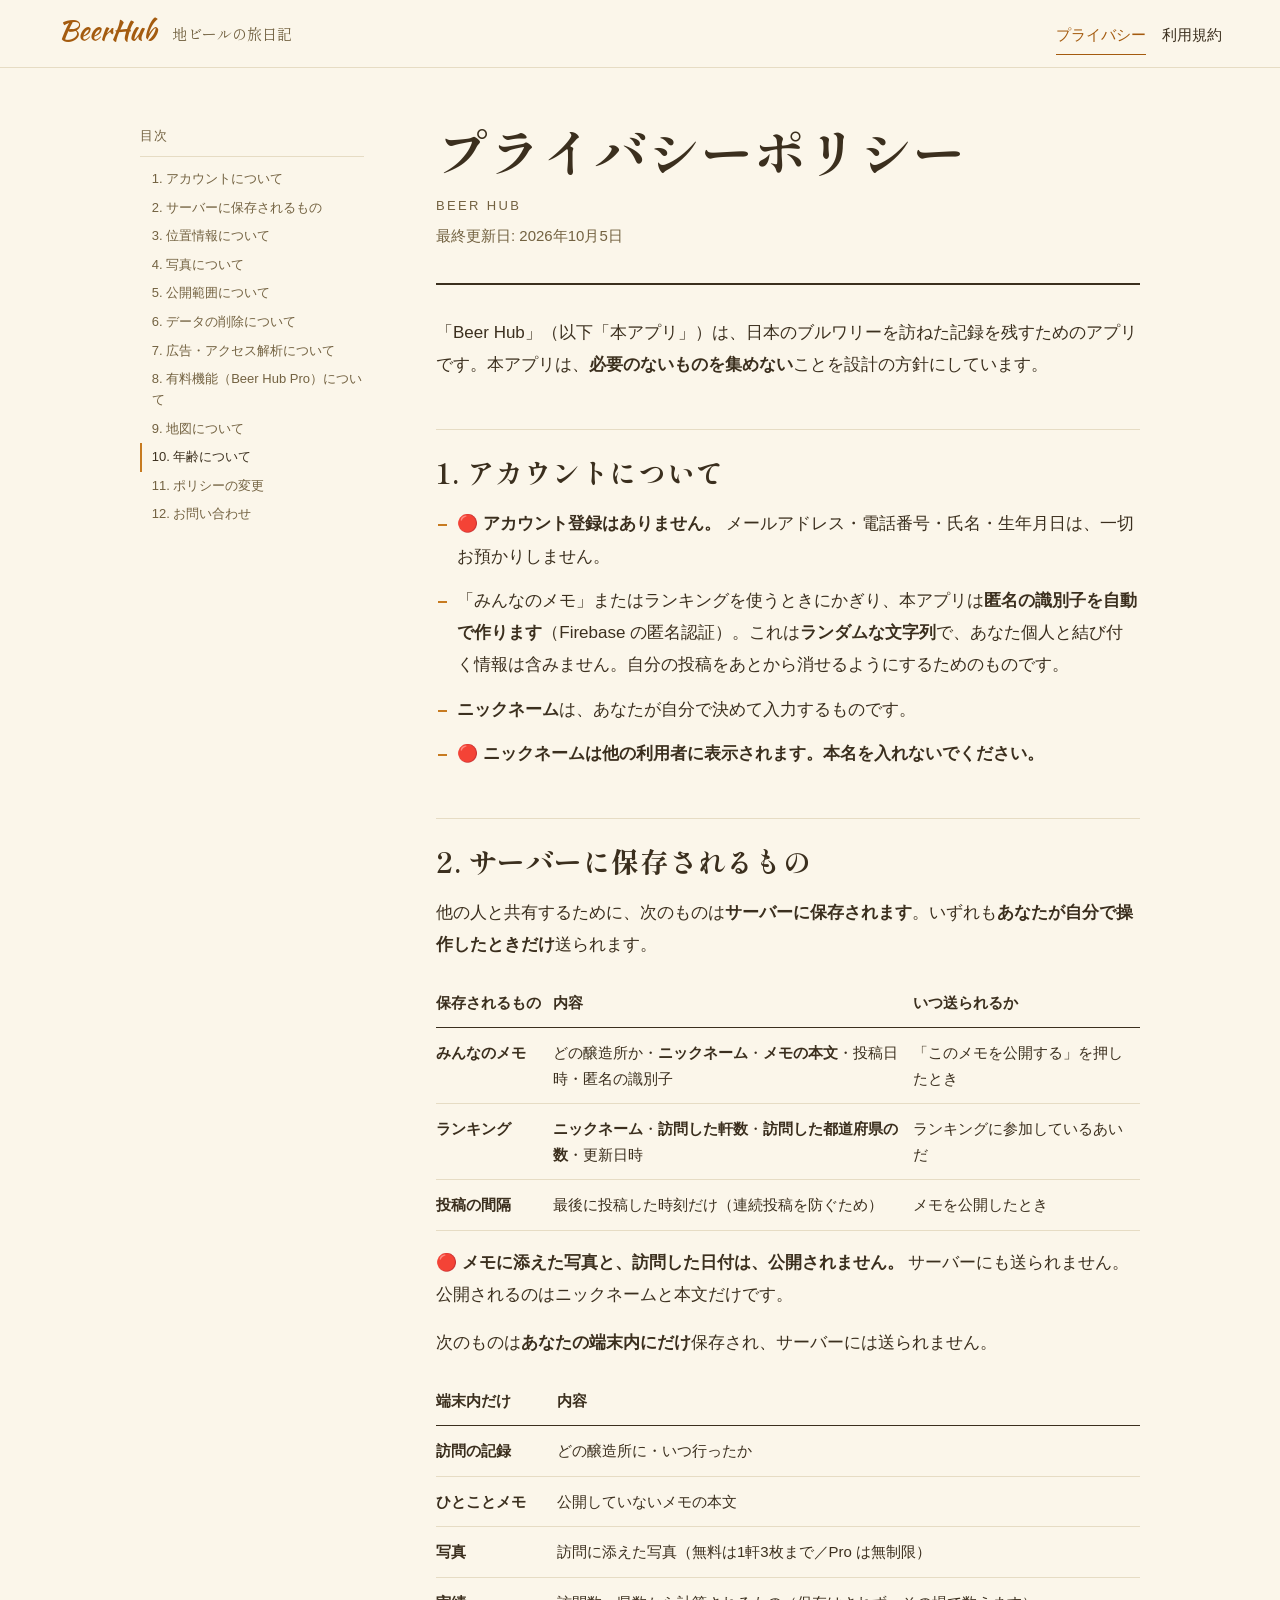
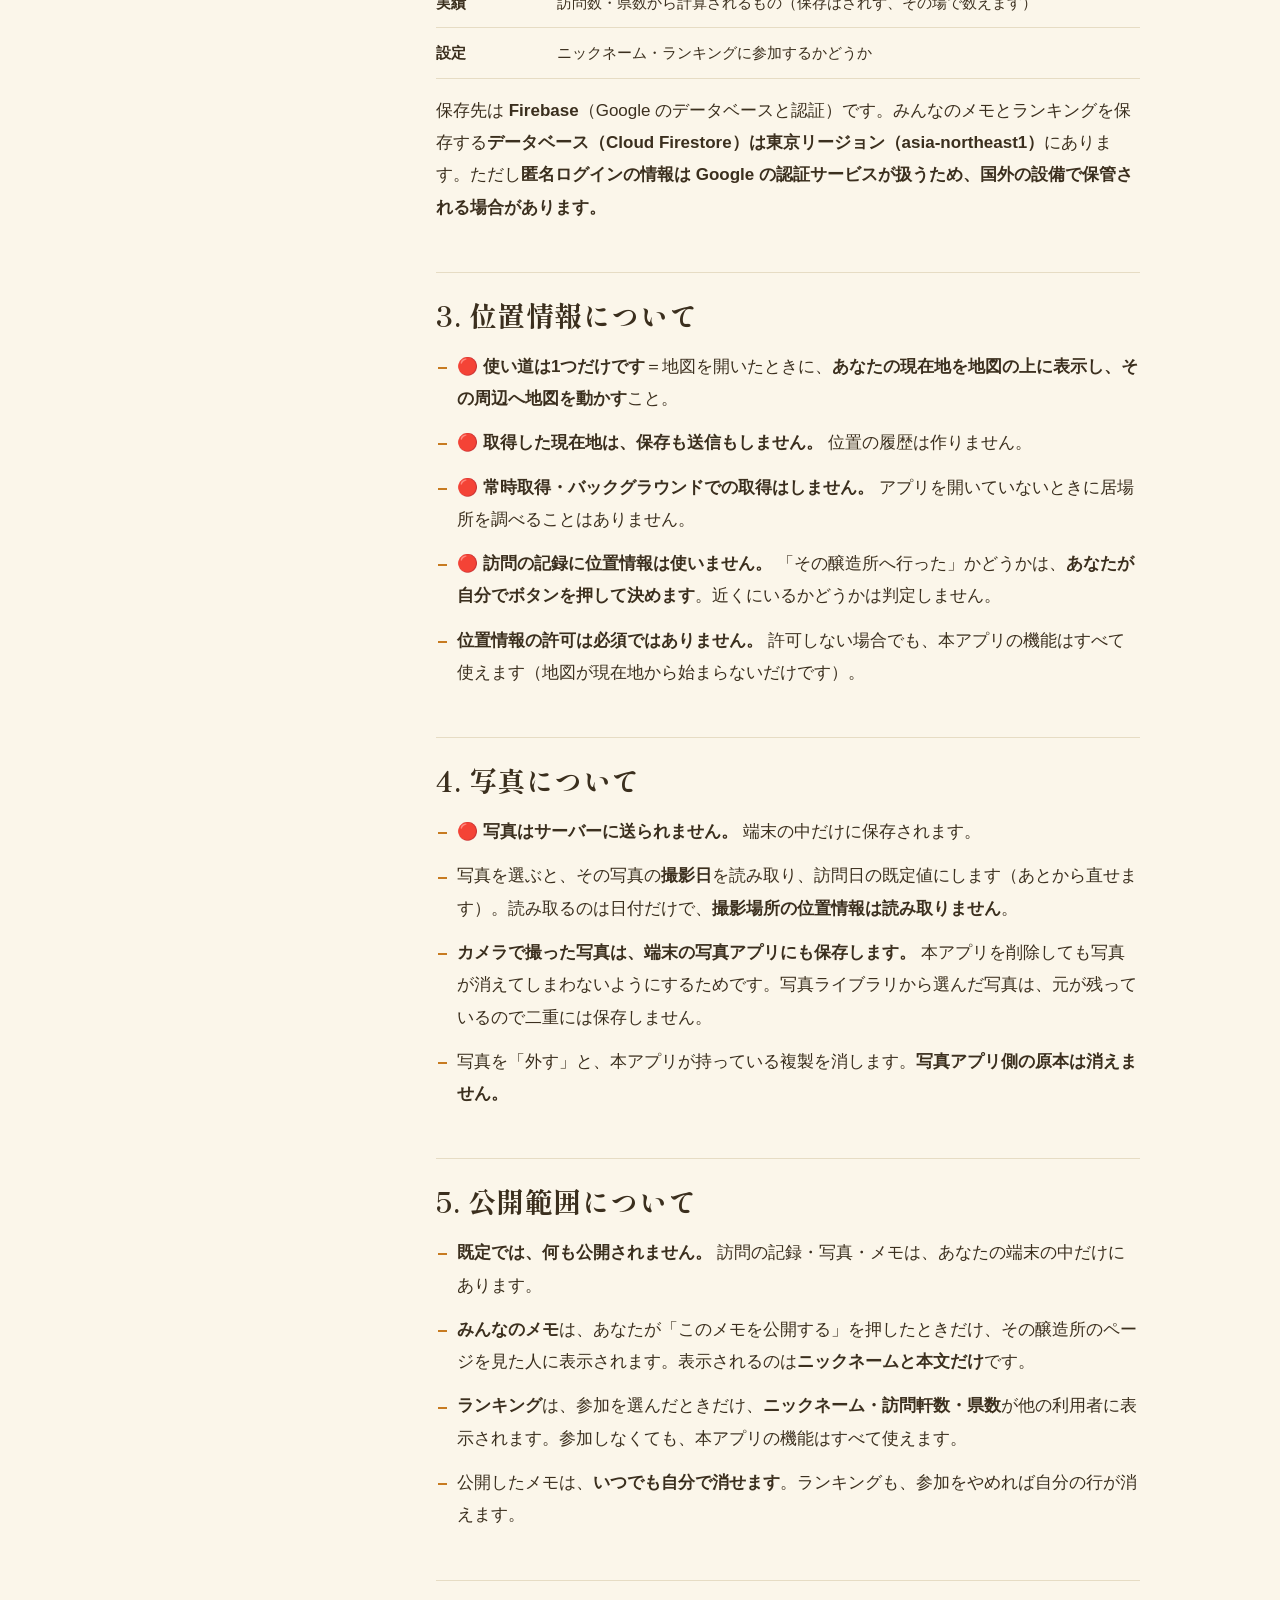
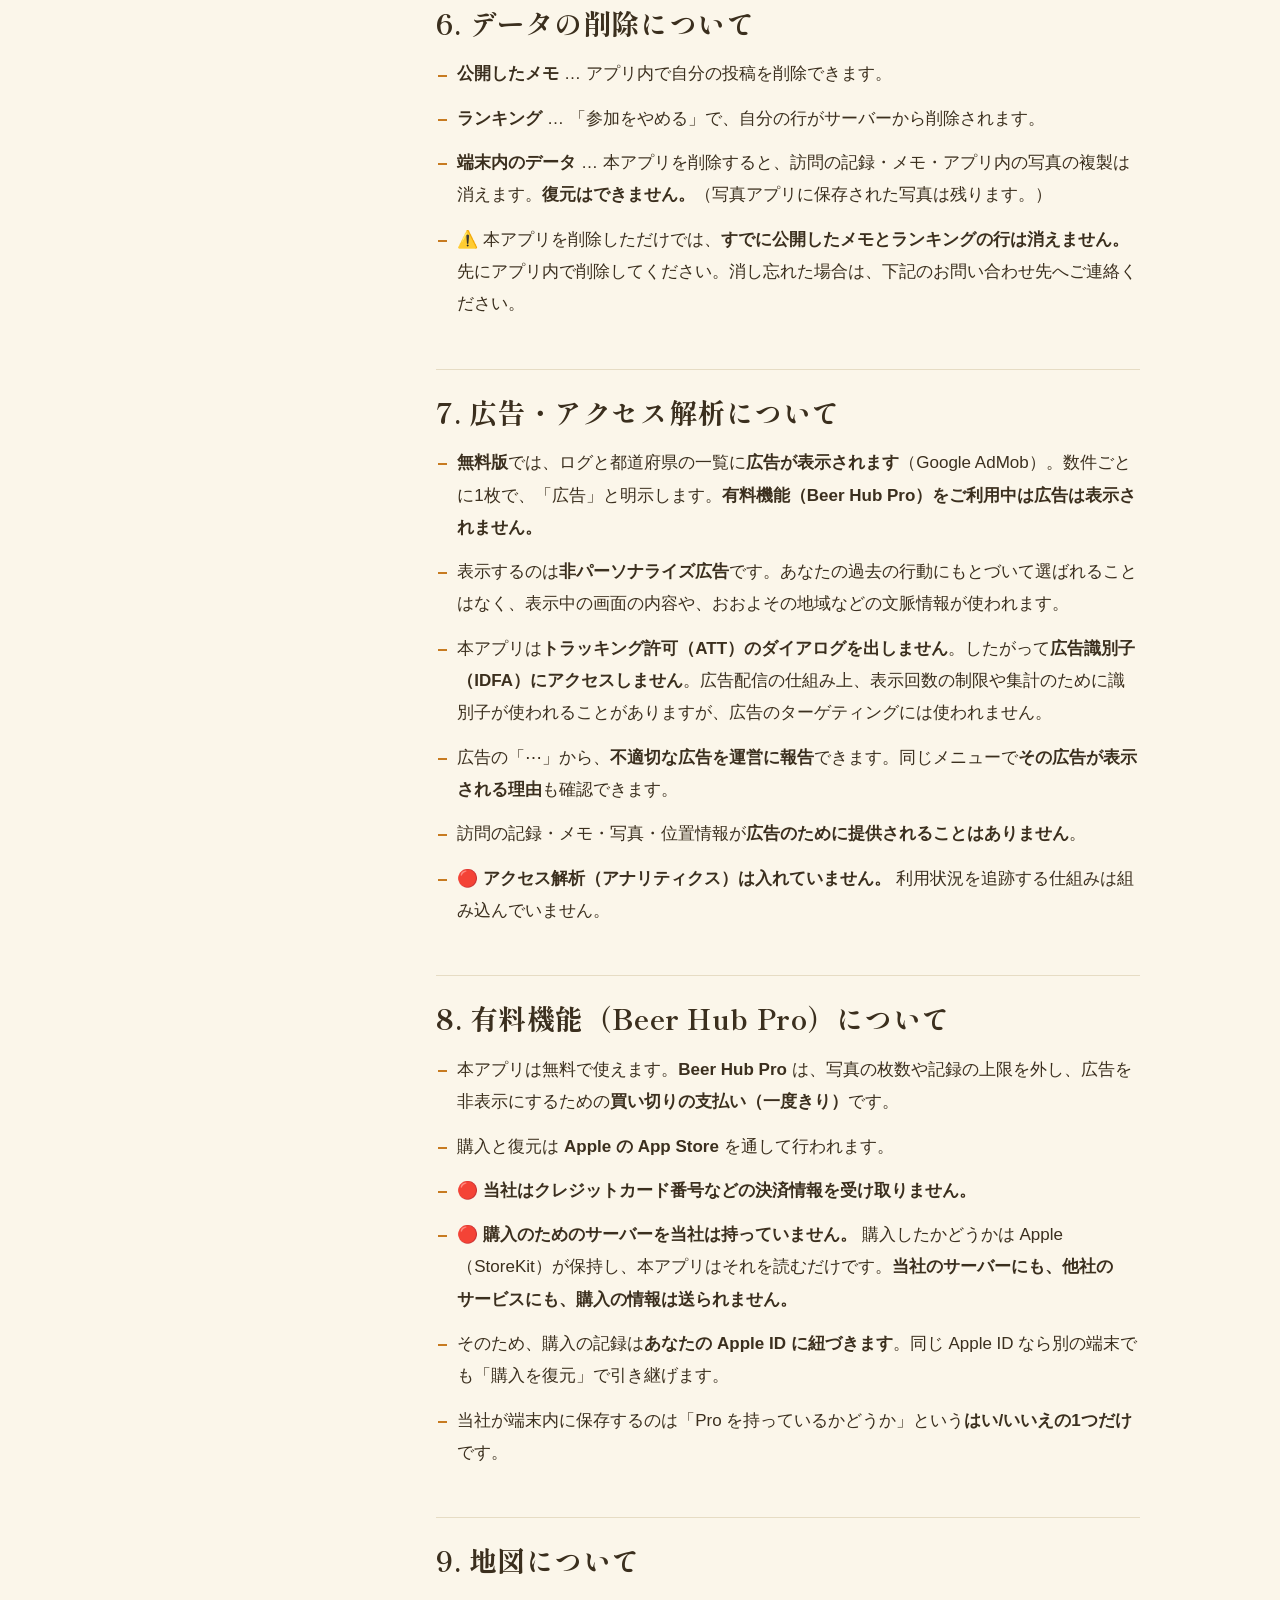
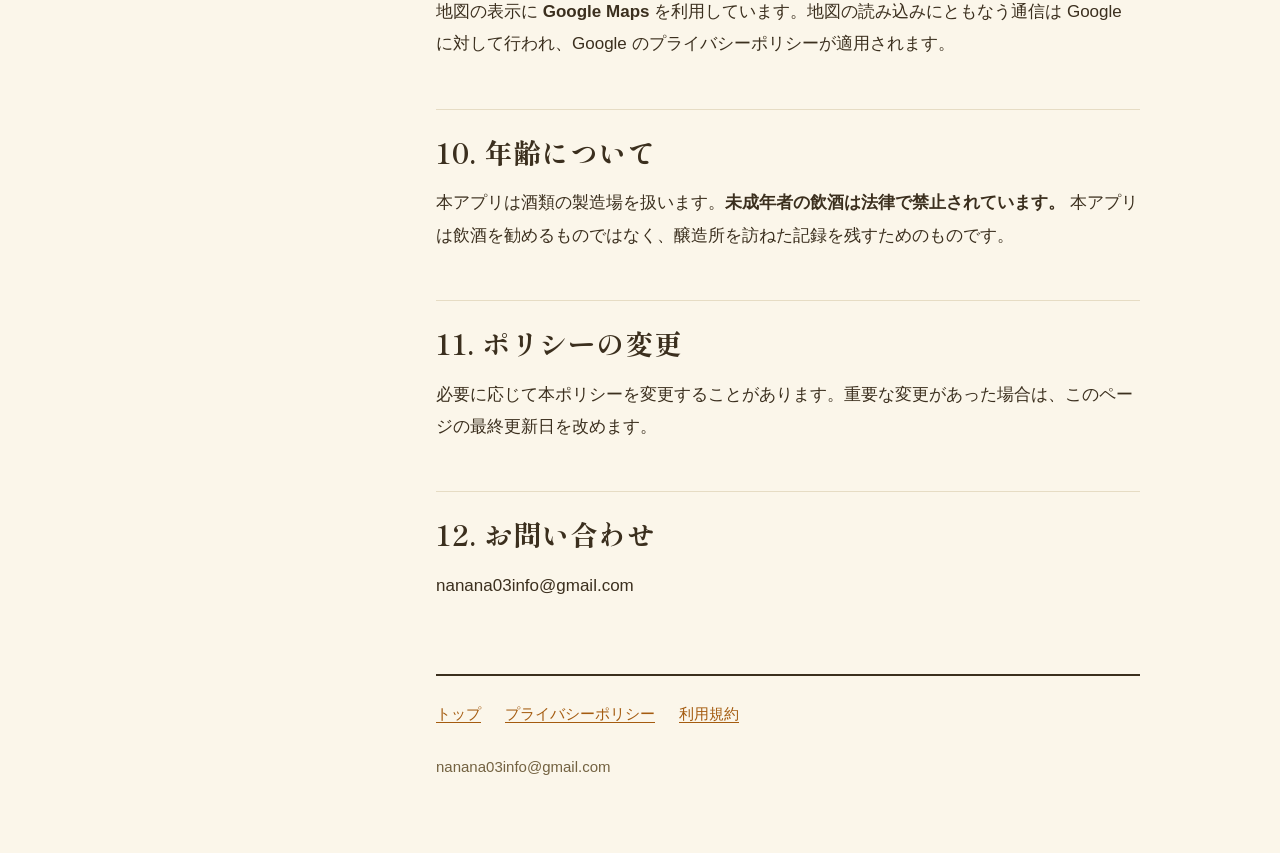
==== commit ac33cf35: "privacy/terms: 広告あり（無料版のログと都道府県の一覧・非パーソナライズ・ATT なし・通報）／Pro に広告非表示を追加 ユーザー決定 2026-10-05「広告入れます」・公開の承認" ====
--- a/privacy.html
+++ b/privacy.html
@@ -31,7 +31,7 @@
   <header class="hero">
     <h1>プライバシーポリシー</h1>
     <div class="en">BEER HUB</div>
-    <p class="updated">最終更新日: 2026年9月21日</p>
+    <p class="updated">最終更新日: 2026年10月5日</p>
   </header>
 
   <p>「Beer Hub」（以下「本アプリ」）は、日本のブルワリーを訪ねた記録を残すためのアプリです。本アプリは、<strong>必要のないものを集めない</strong>ことを設計の方針にしています。</p>
@@ -115,16 +115,19 @@
   <h2 id="s7">7. 広告・アクセス解析について</h2>
   <div class="card">
     <ul>
-      <li>🔴 <strong>広告は表示されません。</strong> 広告配信の仕組みは組み込んでいません。</li>
+      <li><strong>無料版</strong>では、ログと都道府県の一覧に<strong>広告が表示されます</strong>（Google AdMob）。数件ごとに1枚で、「広告」と明示します。<strong>有料機能（Beer Hub Pro）をご利用中は広告は表示されません。</strong></li>
+      <li>表示するのは<strong>非パーソナライズ広告</strong>です。あなたの過去の行動にもとづいて選ばれることはなく、表示中の画面の内容や、おおよその地域などの文脈情報が使われます。</li>
+      <li>本アプリは<strong>トラッキング許可（ATT）のダイアログを出しません</strong>。したがって<strong>広告識別子（IDFA）にアクセスしません</strong>。広告配信の仕組み上、表示回数の制限や集計のために識別子が使われることがありますが、広告のターゲティングには使われません。</li>
+      <li>広告の「⋯」から、<strong>不適切な広告を運営に報告</strong>できます。同じメニューで<strong>その広告が表示される理由</strong>も確認できます。</li>
+      <li>訪問の記録・メモ・写真・位置情報が<strong>広告のために提供されることはありません</strong>。</li>
       <li>🔴 <strong>アクセス解析（アナリティクス）は入れていません。</strong> 利用状況を追跡する仕組みは組み込んでいません。</li>
-      <li>そのため、本アプリは<strong>トラッキング許可（ATT）のダイアログを出しません</strong>。広告 ID は使いません。</li>
     </ul>
   </div>
 
   <h2 id="s8">8. 有料機能（Beer Hub Pro）について</h2>
   <div class="card">
     <ul>
-      <li>本アプリは無料で使えます。<strong>Beer Hub Pro</strong> は、写真の枚数や記録の上限を外すための<strong>買い切りの支払い（一度きり）</strong>です。</li>
+      <li>本アプリは無料で使えます。<strong>Beer Hub Pro</strong> は、写真の枚数や記録の上限を外し、広告を非表示にするための<strong>買い切りの支払い（一度きり）</strong>です。</li>
       <li>購入と復元は <strong>Apple の App Store</strong> を通して行われます。</li>
       <li>🔴 <strong>当社はクレジットカード番号などの決済情報を受け取りません。</strong></li>
       <li>🔴 <strong>購入のためのサーバーを当社は持っていません。</strong> 購入したかどうかは Apple（StoreKit）が保持し、本アプリはそれを読むだけです。<strong>当社のサーバーにも、他社のサービスにも、購入の情報は送られません。</strong></li>
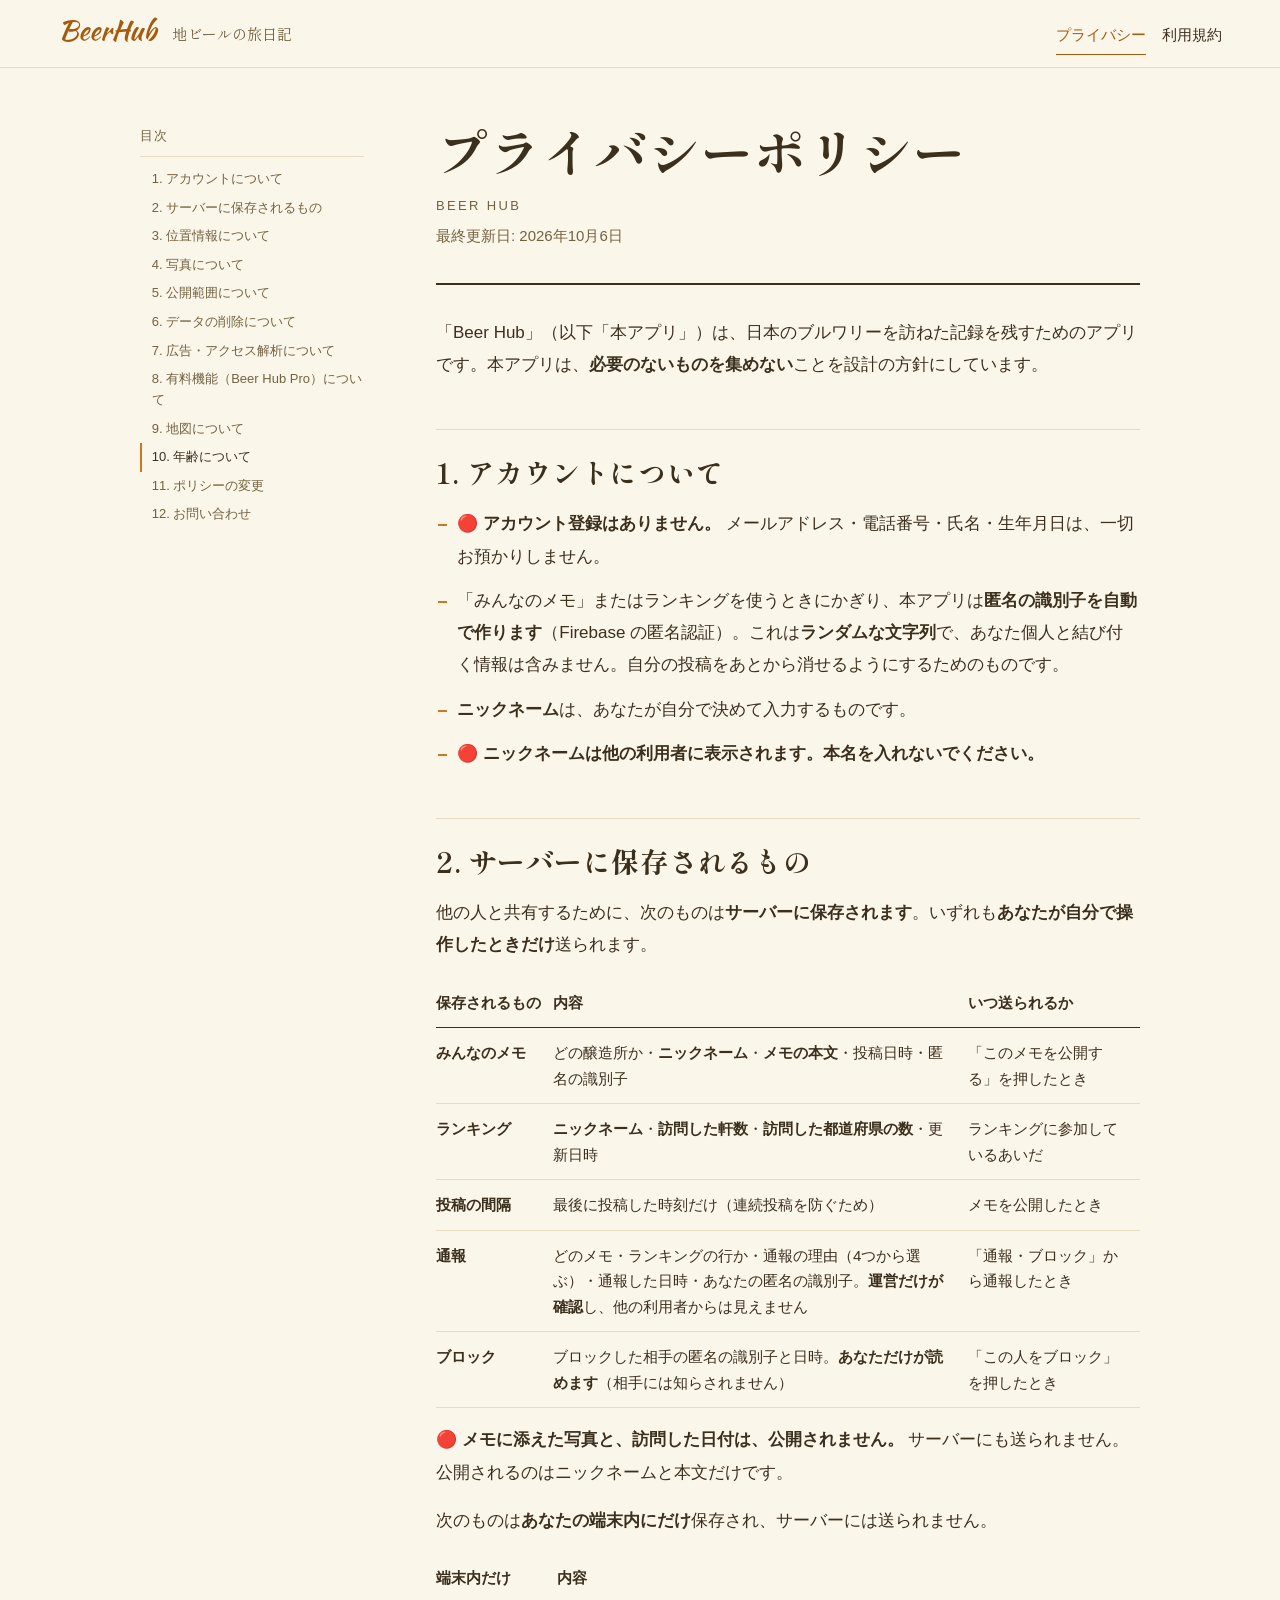
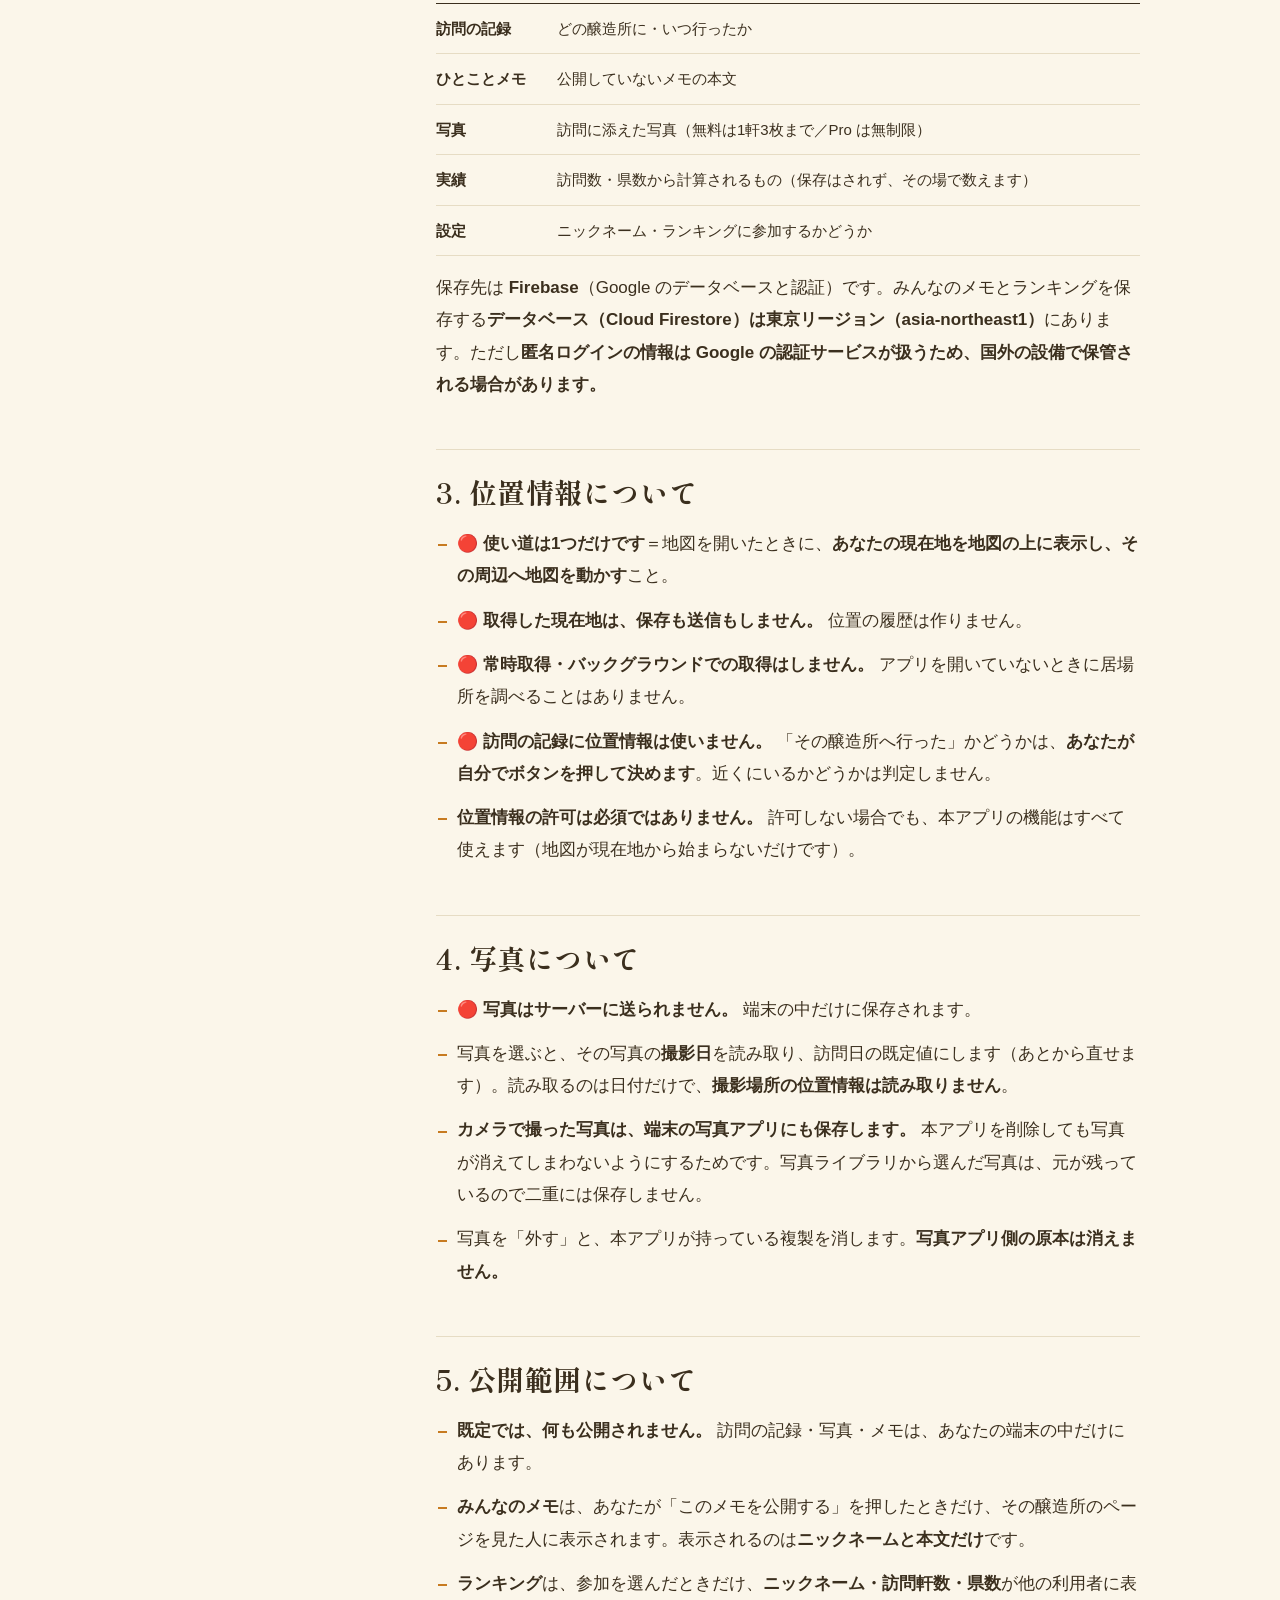
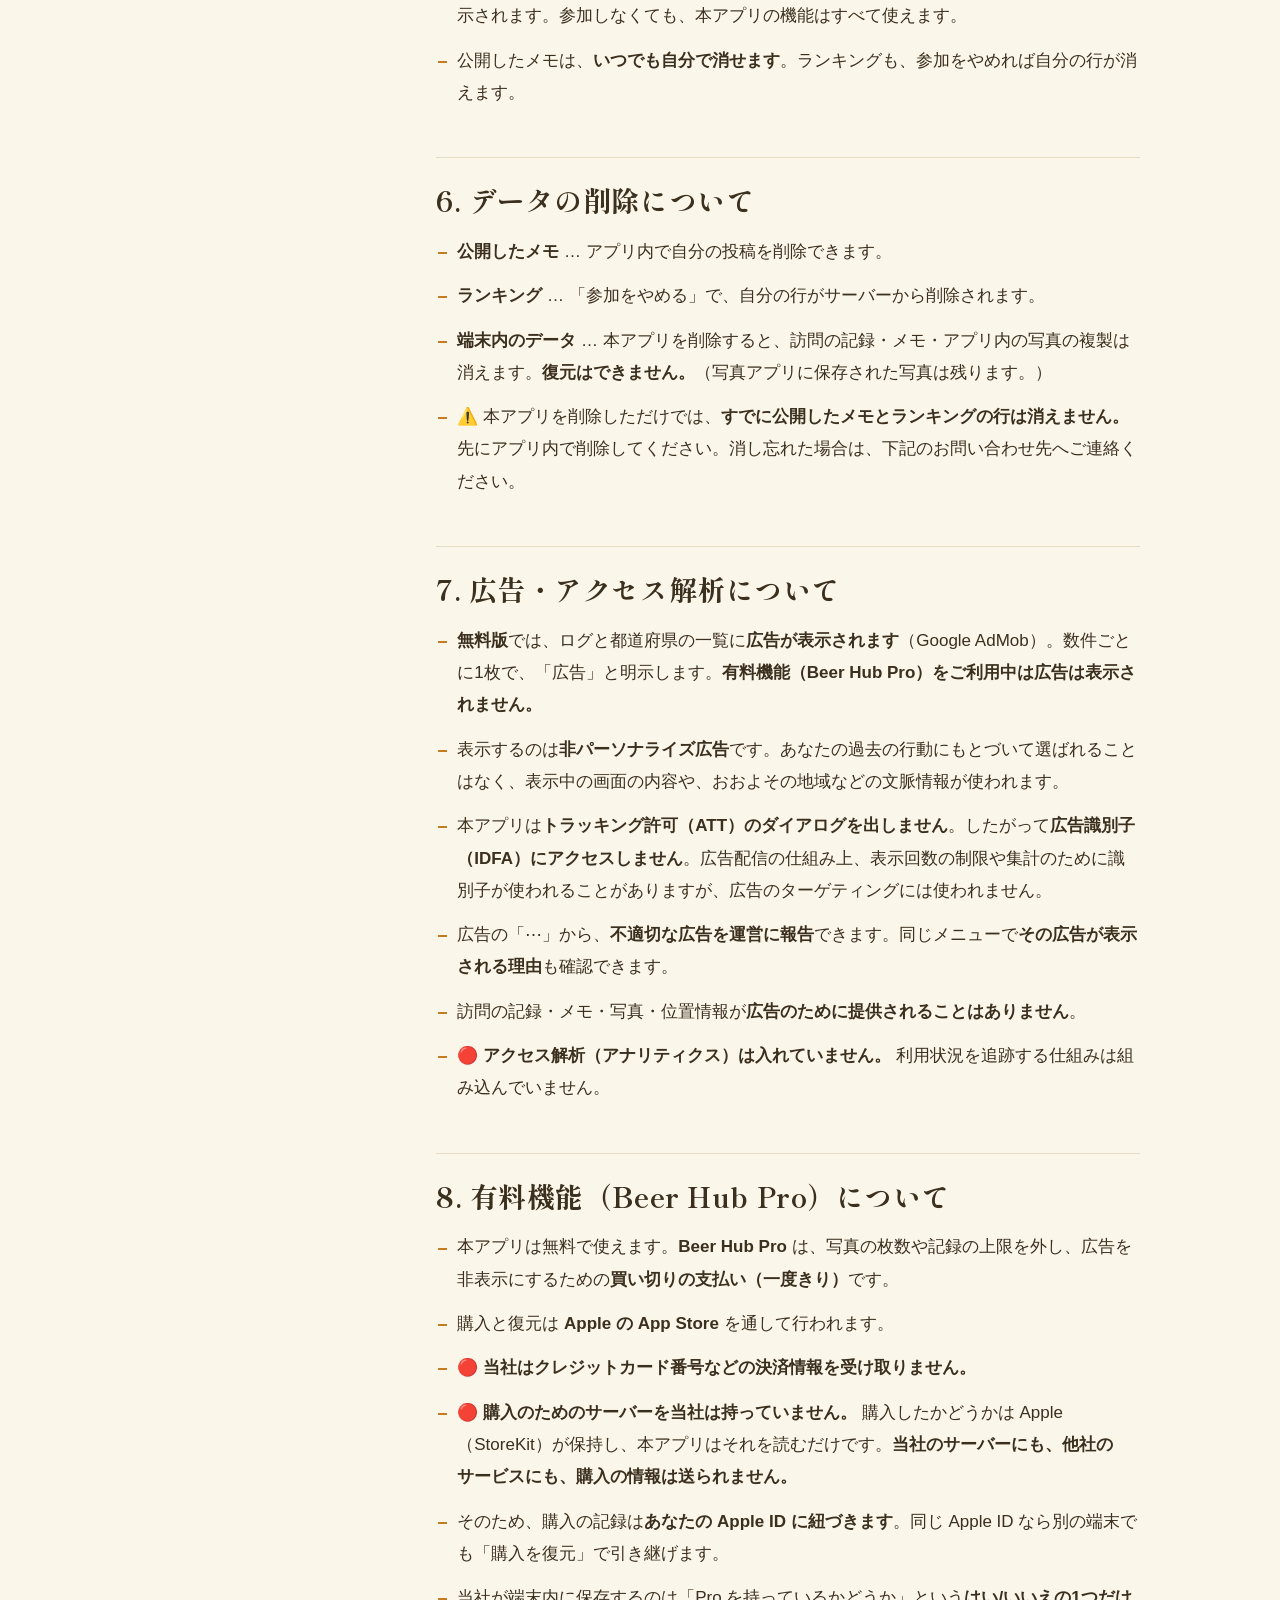
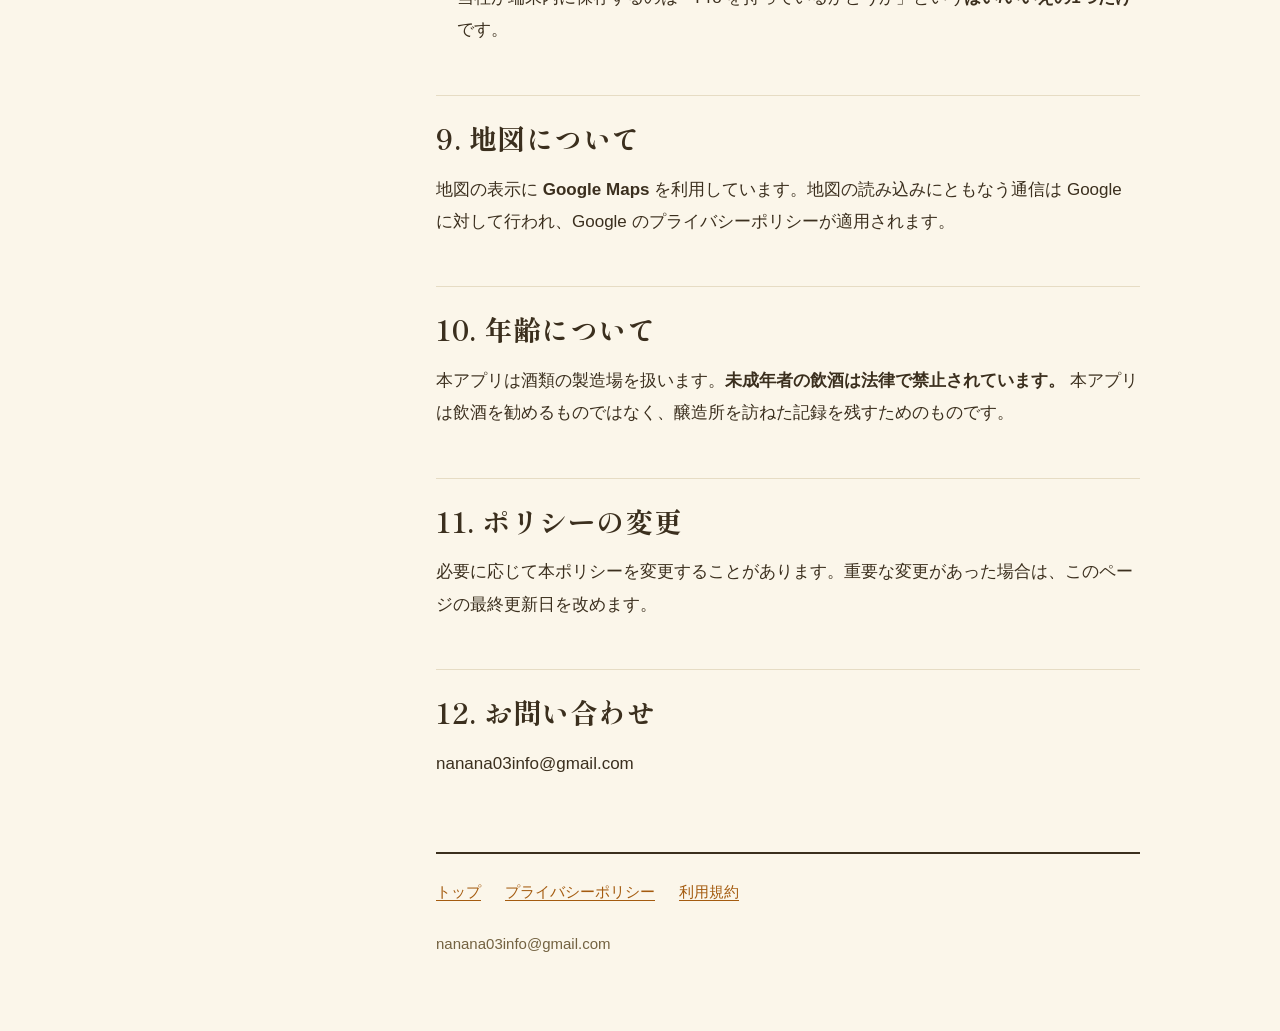
==== commit 3fb30a3c: "terms/privacy: 通報・ブロック・投稿前の確認を追記（App Store 1.2）／ランキングのニックネームも削除・停止の対象に Co-Authored-By: Claude Opus 5" ====
--- a/privacy.html
+++ b/privacy.html
@@ -31,7 +31,7 @@
   <header class="hero">
     <h1>プライバシーポリシー</h1>
     <div class="en">BEER HUB</div>
-    <p class="updated">最終更新日: 2026年10月5日</p>
+    <p class="updated">最終更新日: 2026年10月6日</p>
   </header>
 
   <p>「Beer Hub」（以下「本アプリ」）は、日本のブルワリーを訪ねた記録を残すためのアプリです。本アプリは、<strong>必要のないものを集めない</strong>ことを設計の方針にしています。</p>
@@ -54,6 +54,8 @@
       <tr><td data-label="保存されるもの">みんなのメモ</td><td data-label="内容">どの醸造所か・<strong>ニックネーム</strong>・<strong>メモの本文</strong>・投稿日時・匿名の識別子</td><td data-label="いつ送られるか">「このメモを公開する」を押したとき</td></tr>
       <tr><td data-label="保存されるもの">ランキング</td><td data-label="内容"><strong>ニックネーム</strong>・<strong>訪問した軒数</strong>・<strong>訪問した都道府県の数</strong>・更新日時</td><td data-label="いつ送られるか">ランキングに参加しているあいだ</td></tr>
       <tr><td data-label="保存されるもの">投稿の間隔</td><td data-label="内容">最後に投稿した時刻だけ（連続投稿を防ぐため）</td><td data-label="いつ送られるか">メモを公開したとき</td></tr>
+      <tr><td data-label="保存されるもの">通報</td><td data-label="内容">どのメモ・ランキングの行か・通報の理由（4つから選ぶ）・通報した日時・あなたの匿名の識別子。<strong>運営だけが確認</strong>し、他の利用者からは見えません</td><td data-label="いつ送られるか">「通報・ブロック」から通報したとき</td></tr>
+      <tr><td data-label="保存されるもの">ブロック</td><td data-label="内容">ブロックした相手の匿名の識別子と日時。<strong>あなただけが読めます</strong>（相手には知らされません）</td><td data-label="いつ送られるか">「この人をブロック」を押したとき</td></tr>
     </table>
   </div>
   <p>🔴 <strong>メモに添えた写真と、訪問した日付は、公開されません。</strong> サーバーにも送られません。公開されるのはニックネームと本文だけです。</p>
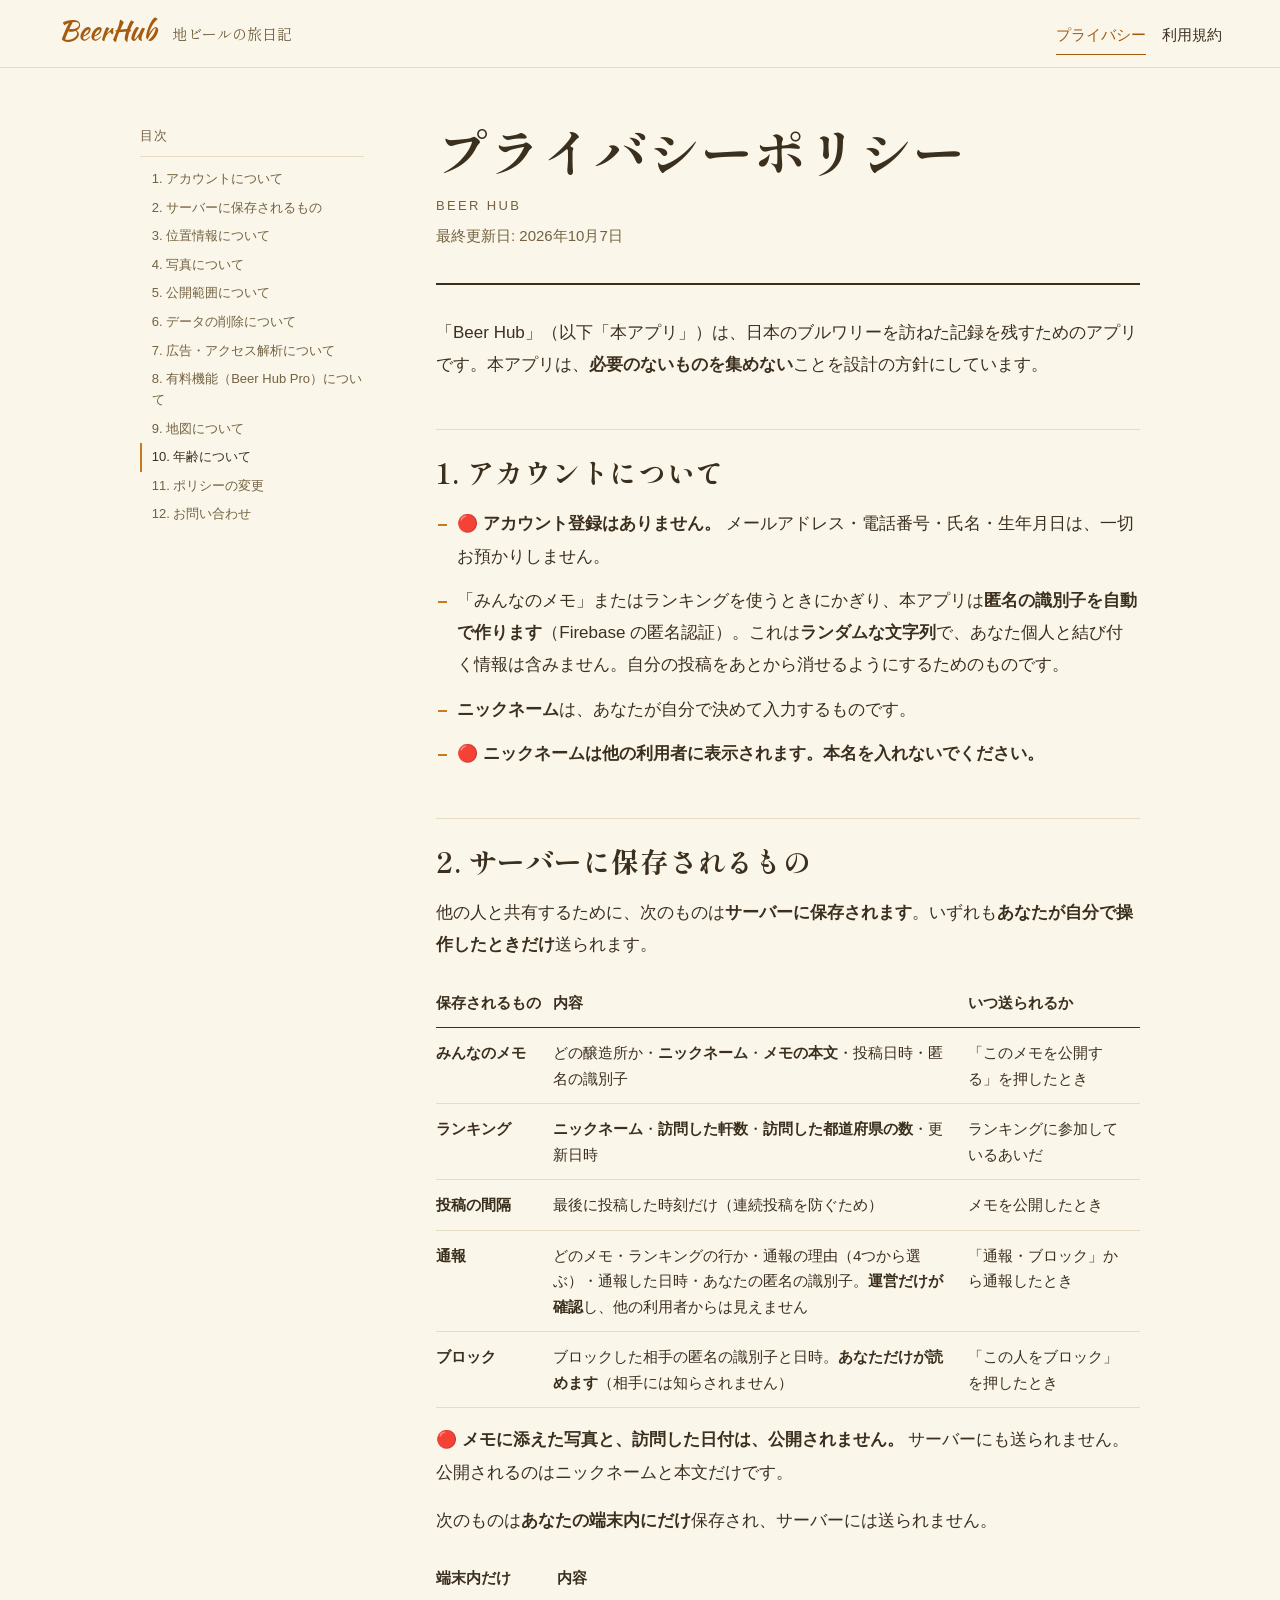
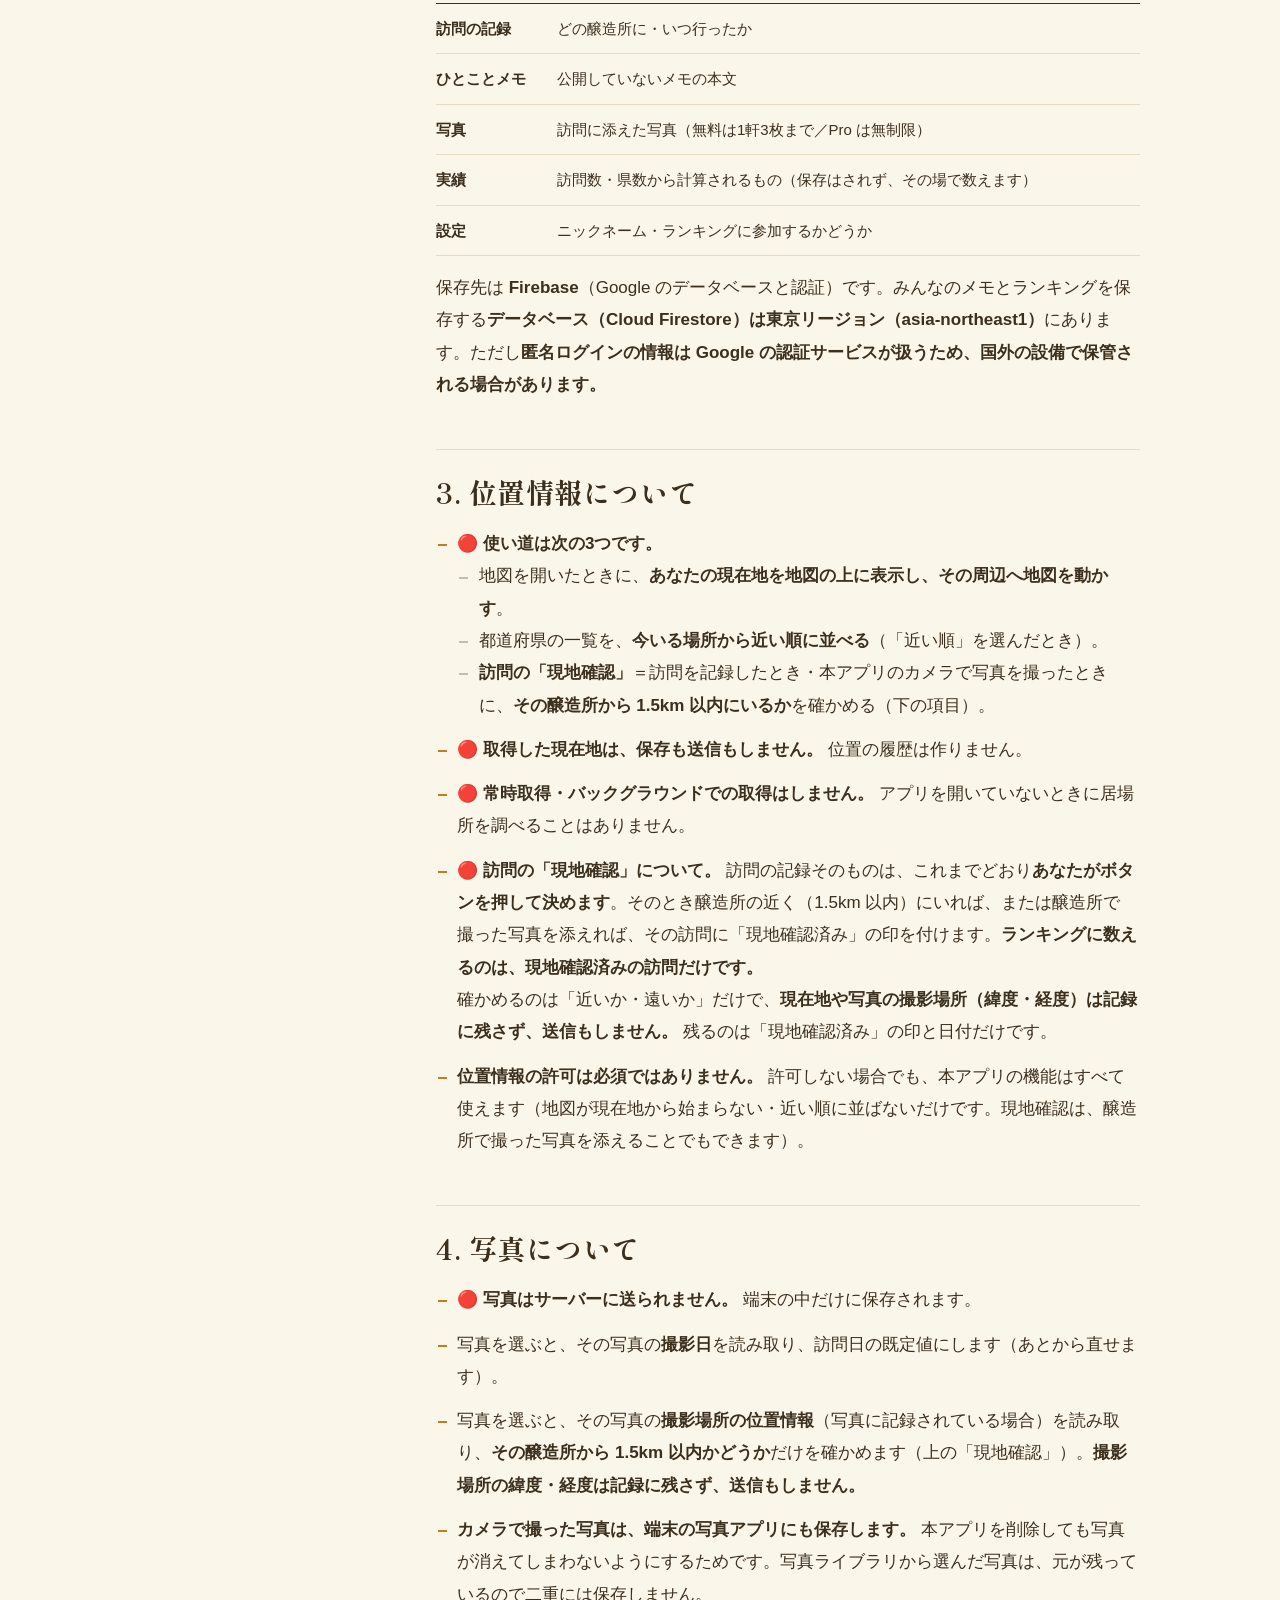
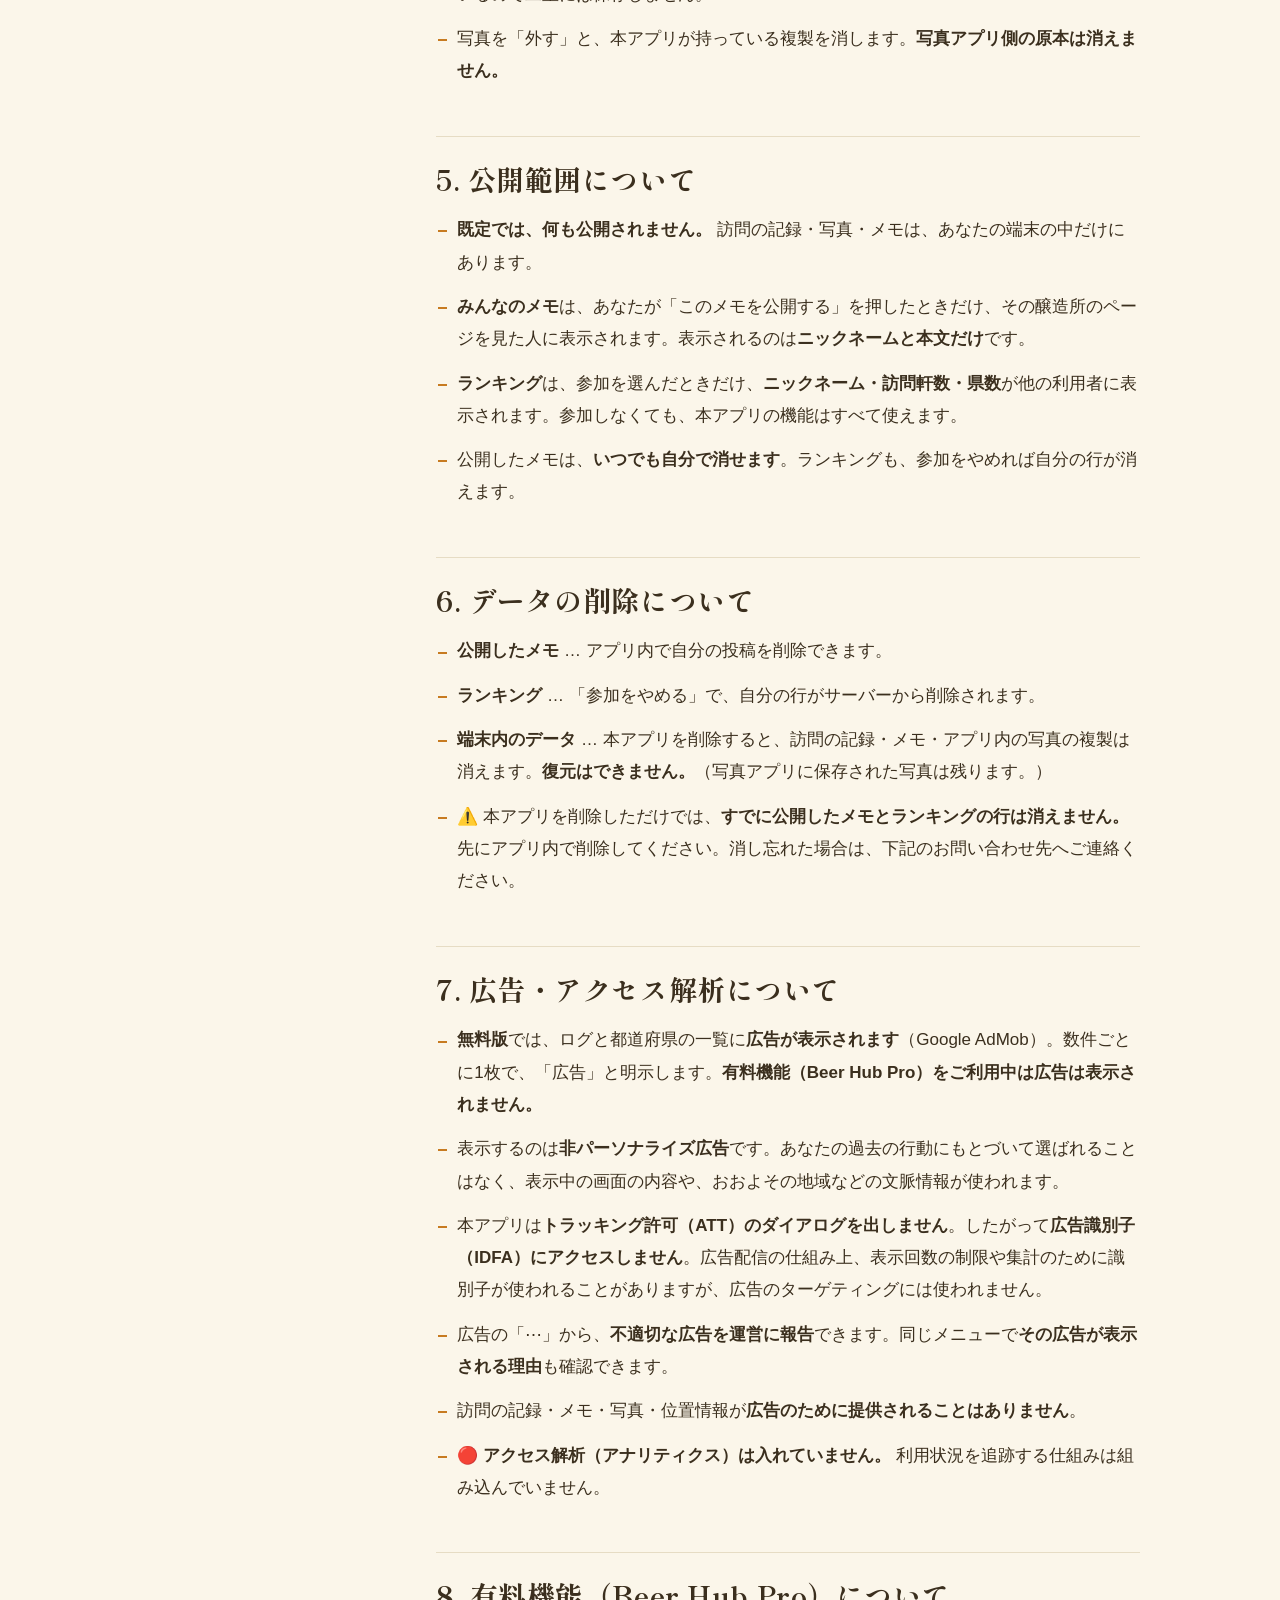
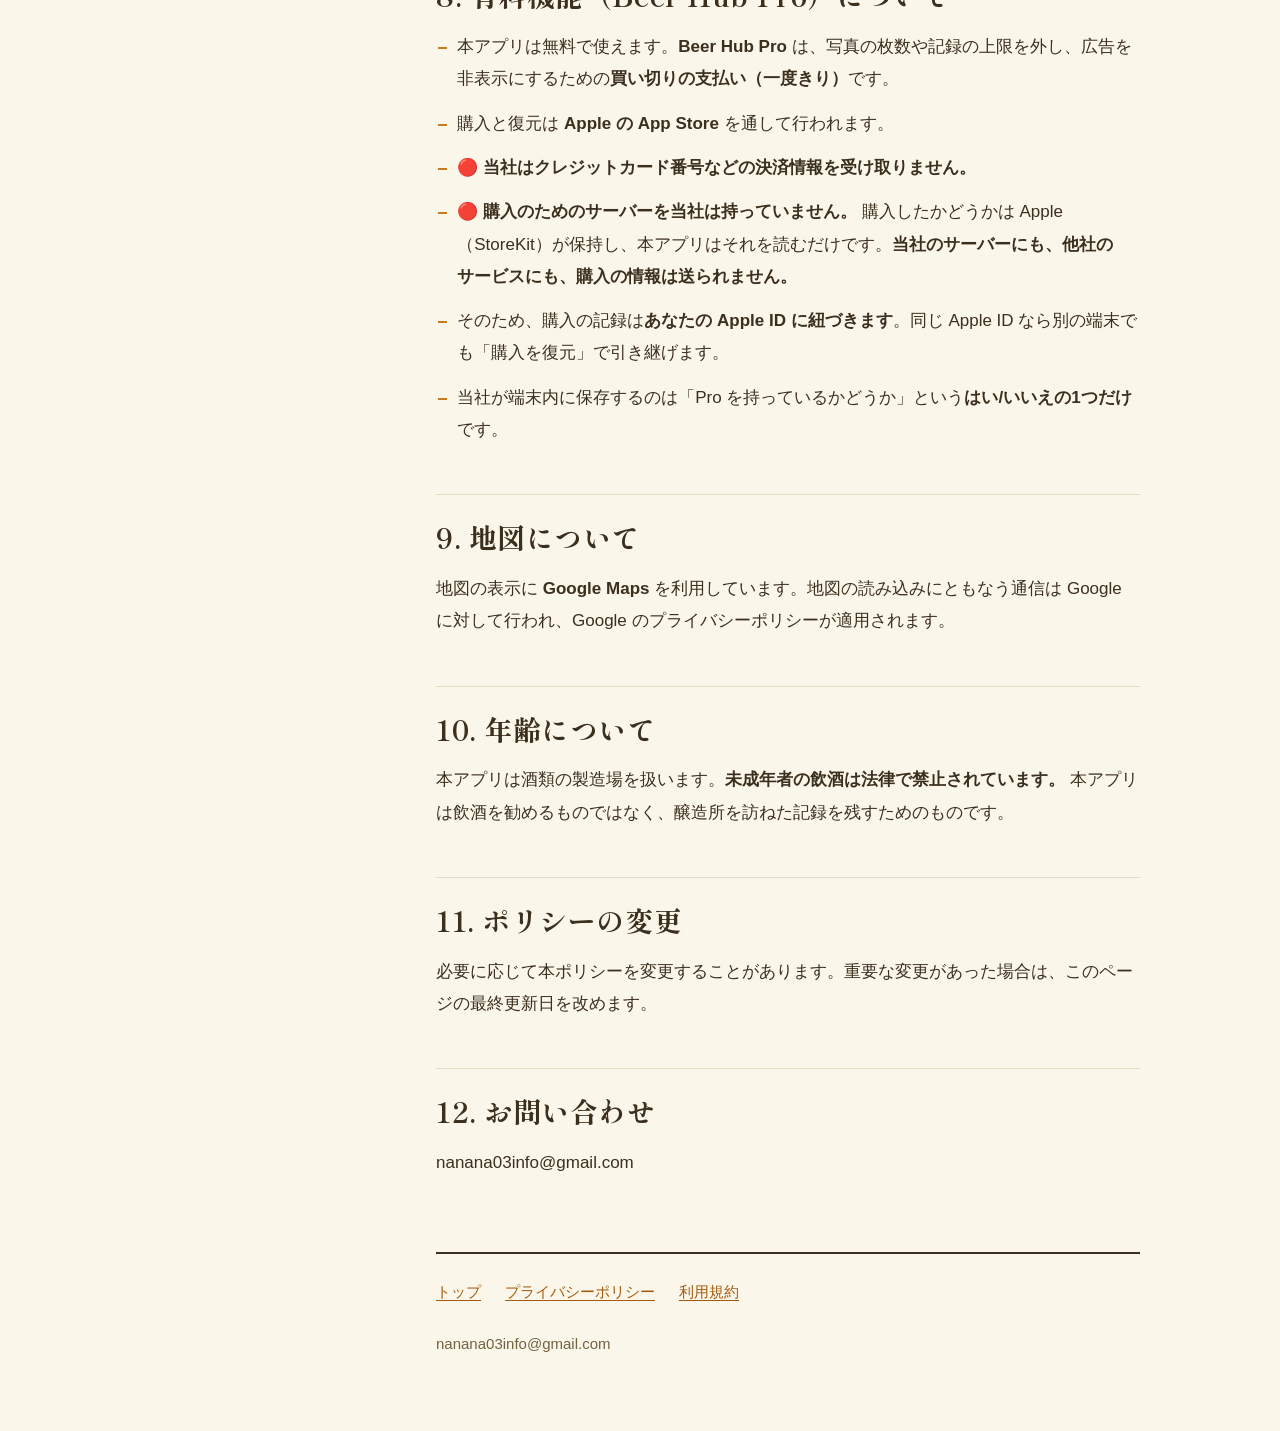
==== commit f81d013b: "privacy/terms: 現地確認（店から1.5km以内・写真の撮影場所）とランキングの数え方を追記／位置情報の使い道を3つに（近い順が抜けていた）（未公開＝ユーザー承認待ち） Co-Author" ====
--- a/privacy.html
+++ b/privacy.html
@@ -31,7 +31,7 @@
   <header class="hero">
     <h1>プライバシーポリシー</h1>
     <div class="en">BEER HUB</div>
-    <p class="updated">最終更新日: 2026年10月6日</p>
+    <p class="updated">最終更新日: 2026年10月7日</p>
   </header>
 
   <p>「Beer Hub」（以下「本アプリ」）は、日本のブルワリーを訪ねた記録を残すためのアプリです。本アプリは、<strong>必要のないものを集めない</strong>ことを設計の方針にしています。</p>
@@ -76,11 +76,18 @@
   <h2 id="s3">3. 位置情報について</h2>
   <div class="card">
     <ul>
-      <li>🔴 <strong>使い道は1つだけです</strong>＝地図を開いたときに、<strong>あなたの現在地を地図の上に表示し、その周辺へ地図を動かす</strong>こと。</li>
+      <li>🔴 <strong>使い道は次の3つです。</strong>
+        <ol>
+          <li>地図を開いたときに、<strong>あなたの現在地を地図の上に表示し、その周辺へ地図を動かす</strong>。</li>
+          <li>都道府県の一覧を、<strong>今いる場所から近い順に並べる</strong>（「近い順」を選んだとき）。</li>
+          <li><strong>訪問の「現地確認」</strong>＝訪問を記録したとき・本アプリのカメラで写真を撮ったときに、<strong>その醸造所から 1.5km 以内にいるか</strong>を確かめる（下の項目）。</li>
+        </ol>
+      </li>
       <li>🔴 <strong>取得した現在地は、保存も送信もしません。</strong> 位置の履歴は作りません。</li>
       <li>🔴 <strong>常時取得・バックグラウンドでの取得はしません。</strong> アプリを開いていないときに居場所を調べることはありません。</li>
-      <li>🔴 <strong>訪問の記録に位置情報は使いません。</strong> 「その醸造所へ行った」かどうかは、<strong>あなたが自分でボタンを押して決めます</strong>。近くにいるかどうかは判定しません。</li>
-      <li><strong>位置情報の許可は必須ではありません。</strong> 許可しない場合でも、本アプリの機能はすべて使えます（地図が現在地から始まらないだけです）。</li>
+      <li>🔴 <strong>訪問の「現地確認」について。</strong> 訪問の記録そのものは、これまでどおり<strong>あなたがボタンを押して決めます</strong>。そのとき醸造所の近く（1.5km 以内）にいれば、または醸造所で撮った写真を添えれば、その訪問に「現地確認済み」の印を付けます。<strong>ランキングに数えるのは、現地確認済みの訪問だけです。</strong><br>
+        確かめるのは「近いか・遠いか」だけで、<strong>現在地や写真の撮影場所（緯度・経度）は記録に残さず、送信もしません。</strong> 残るのは「現地確認済み」の印と日付だけです。</li>
+      <li><strong>位置情報の許可は必須ではありません。</strong> 許可しない場合でも、本アプリの機能はすべて使えます（地図が現在地から始まらない・近い順に並ばないだけです。現地確認は、醸造所で撮った写真を添えることでもできます）。</li>
     </ul>
   </div>
 
@@ -88,7 +95,8 @@
   <div class="card">
     <ul>
       <li>🔴 <strong>写真はサーバーに送られません。</strong> 端末の中だけに保存されます。</li>
-      <li>写真を選ぶと、その写真の<strong>撮影日</strong>を読み取り、訪問日の既定値にします（あとから直せます）。読み取るのは日付だけで、<strong>撮影場所の位置情報は読み取りません</strong>。</li>
+      <li>写真を選ぶと、その写真の<strong>撮影日</strong>を読み取り、訪問日の既定値にします（あとから直せます）。</li>
+      <li>写真を選ぶと、その写真の<strong>撮影場所の位置情報</strong>（写真に記録されている場合）を読み取り、<strong>その醸造所から 1.5km 以内かどうか</strong>だけを確かめます（上の「現地確認」）。<strong>撮影場所の緯度・経度は記録に残さず、送信もしません。</strong></li>
       <li><strong>カメラで撮った写真は、端末の写真アプリにも保存します。</strong> 本アプリを削除しても写真が消えてしまわないようにするためです。写真ライブラリから選んだ写真は、元が残っているので二重には保存しません。</li>
       <li>写真を「外す」と、本アプリが持っている複製を消します。<strong>写真アプリ側の原本は消えません。</strong></li>
     </ul>
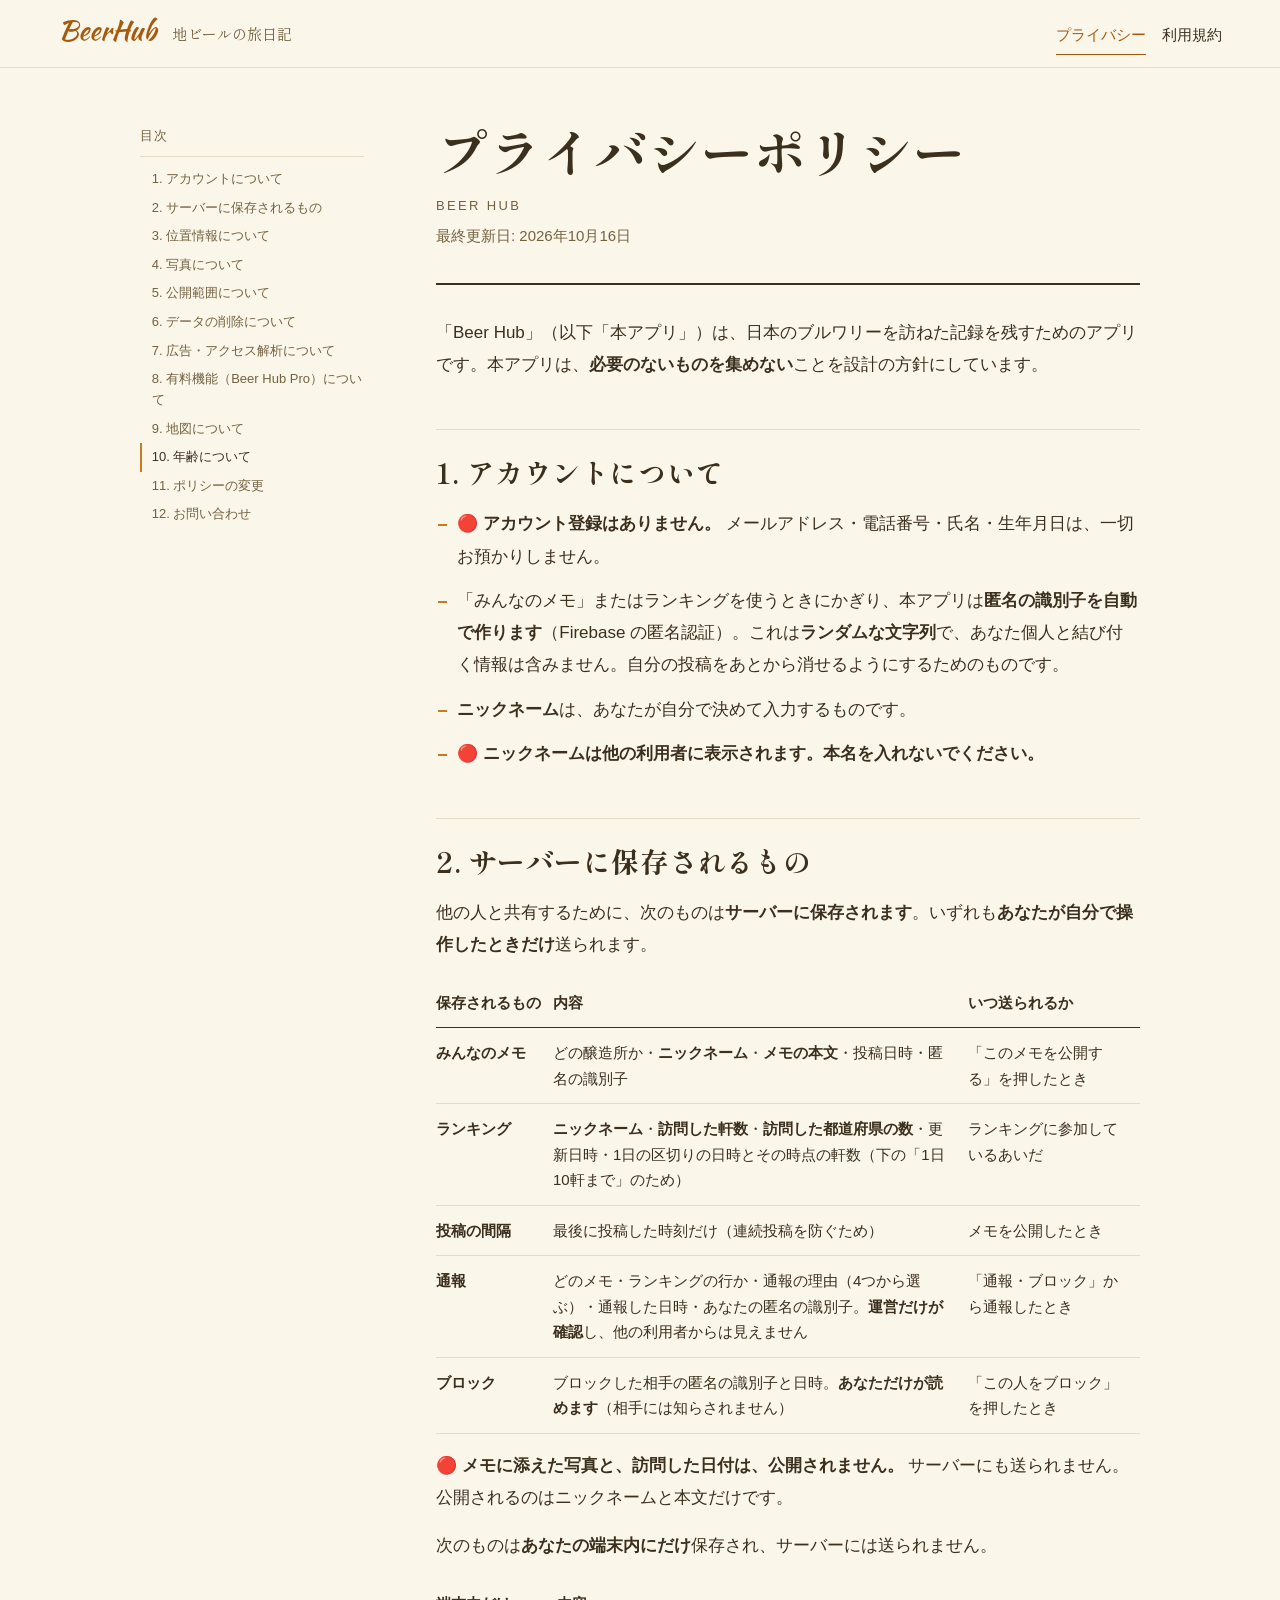
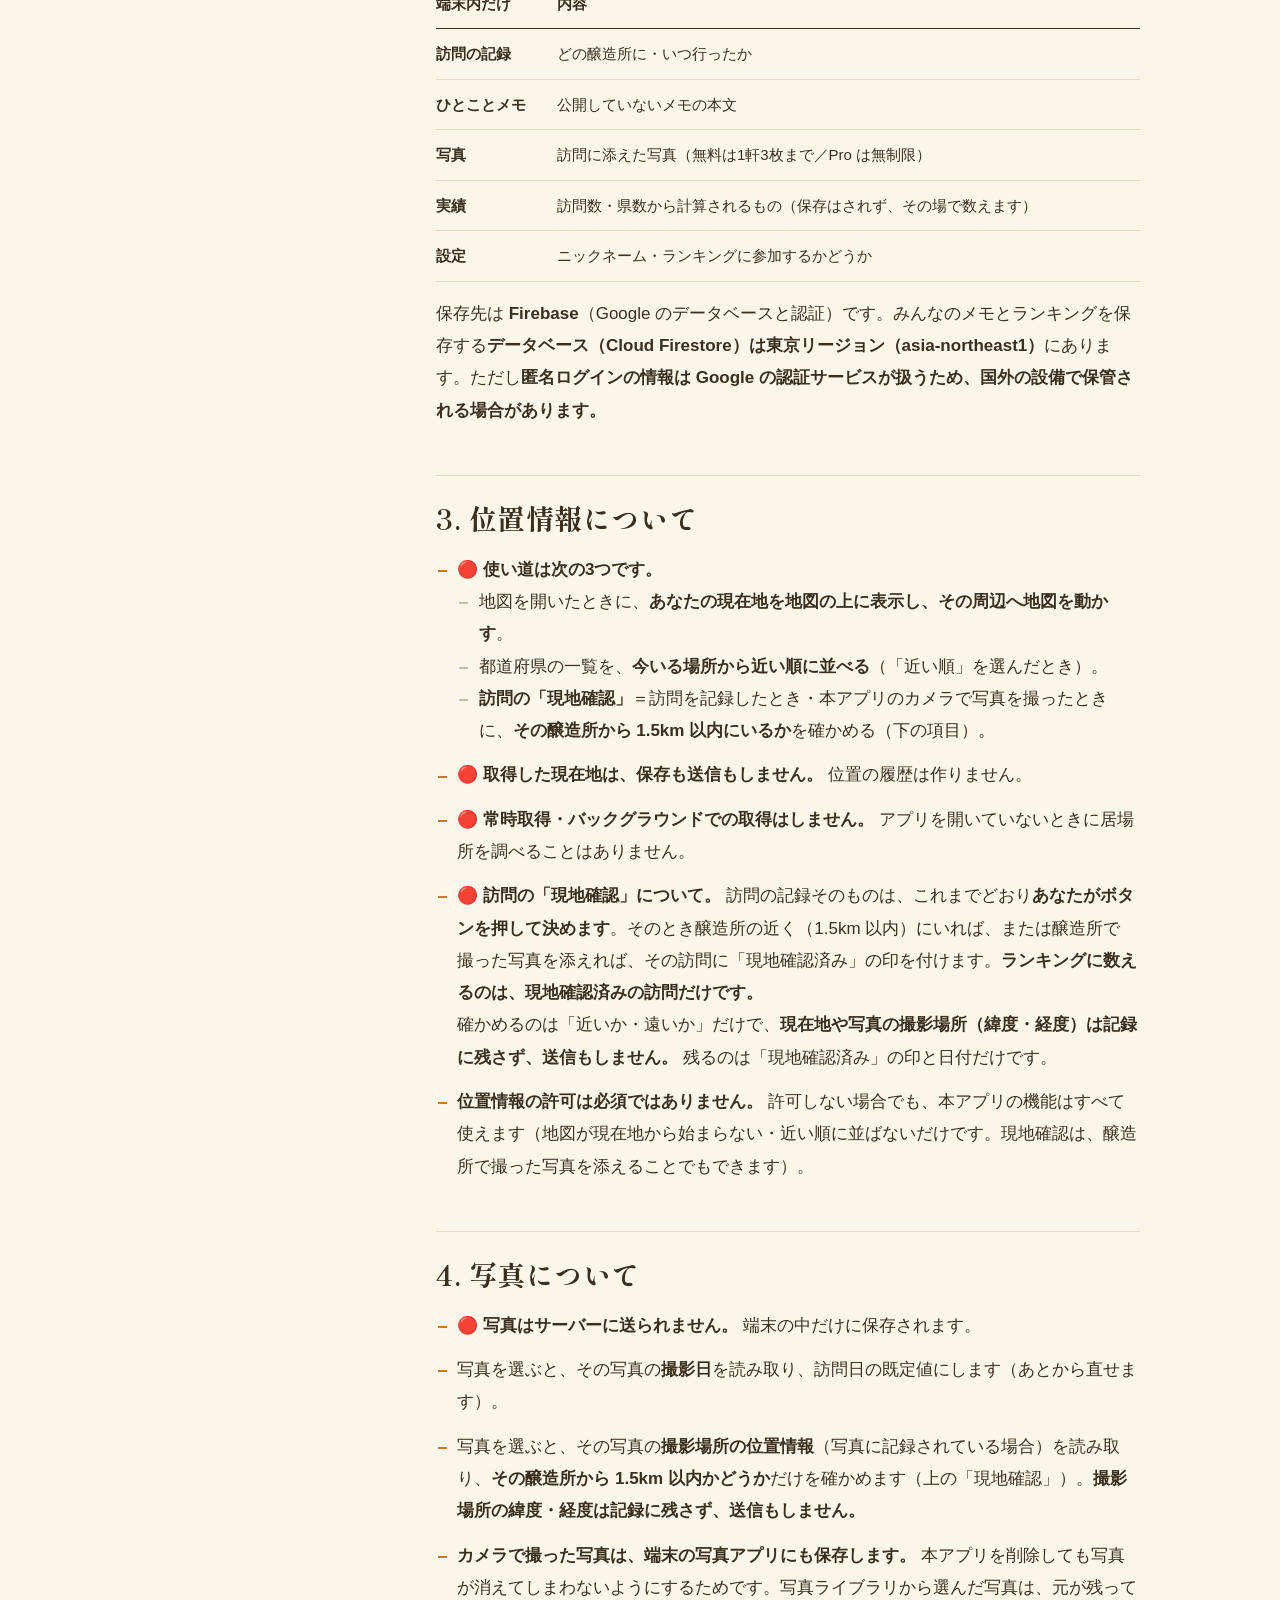
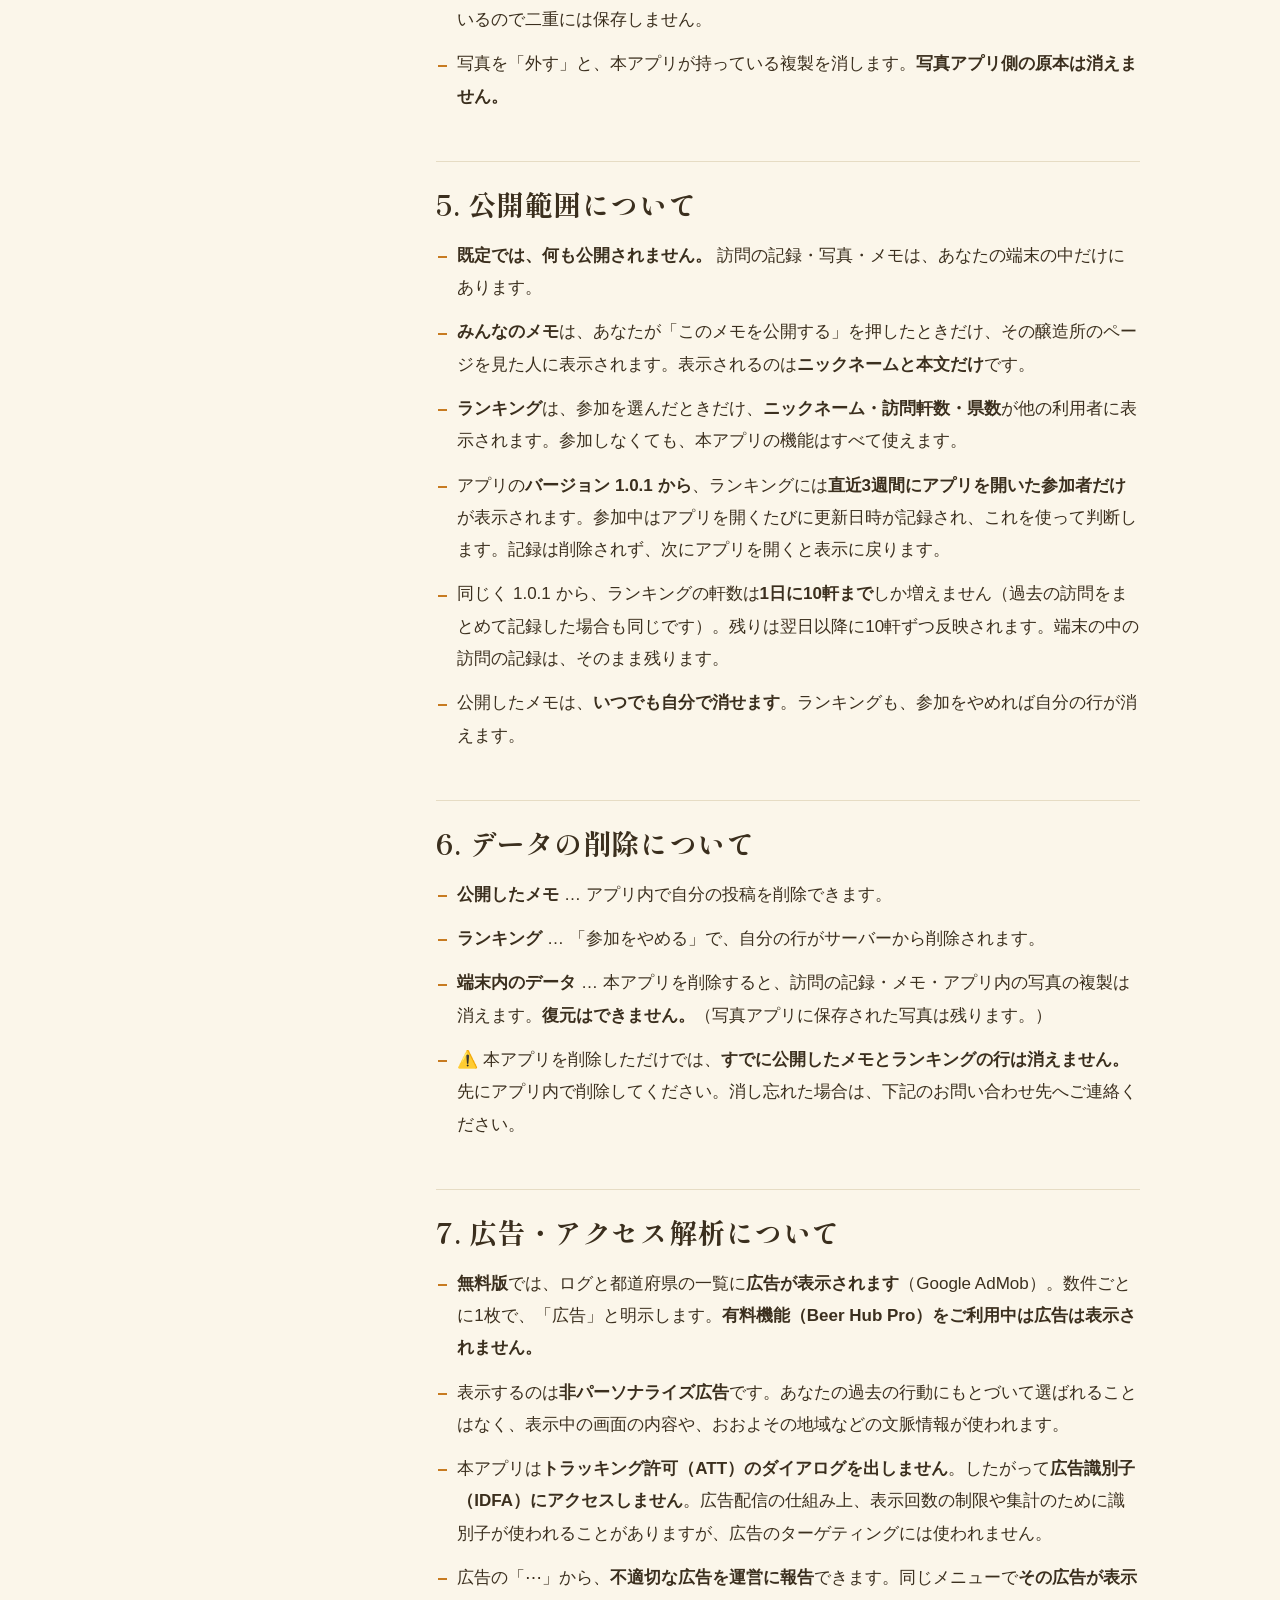
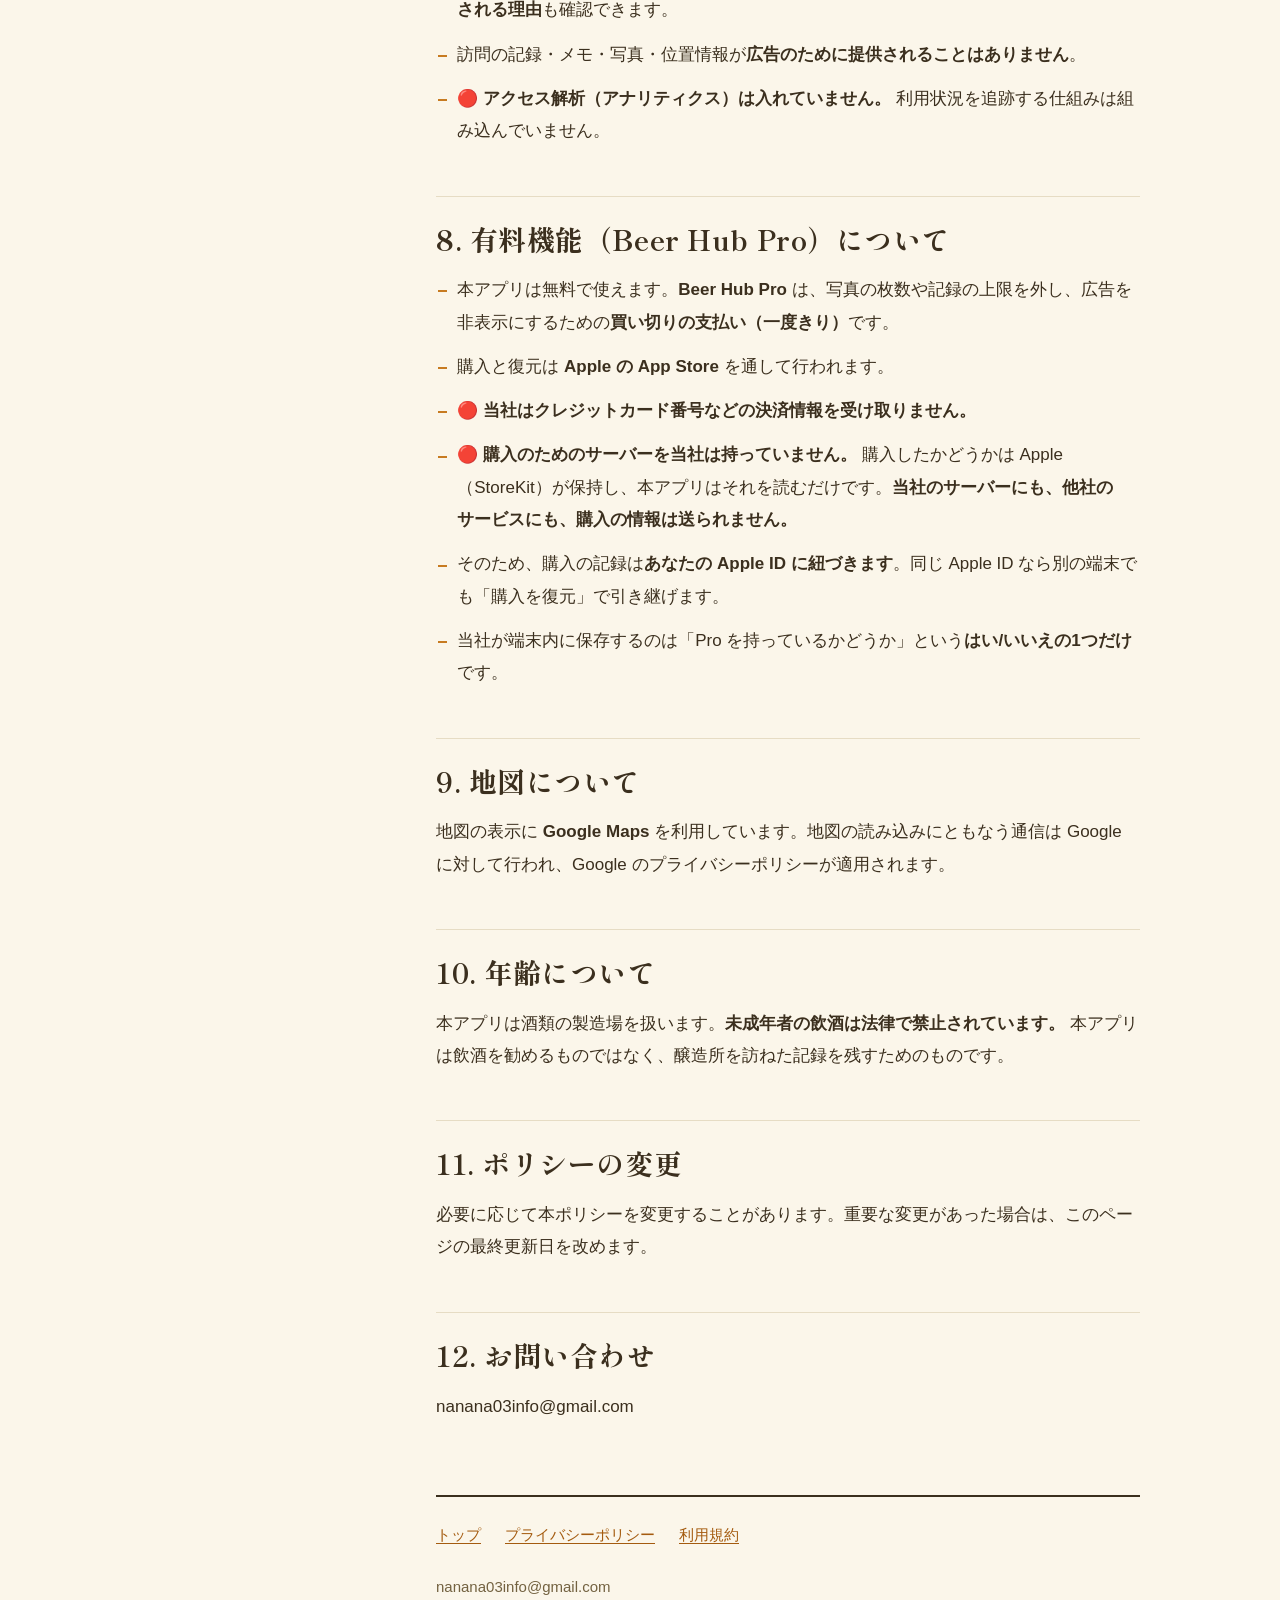
==== commit c18b078b: "ランキングの変更（1.0.1 から直近3週間・1日10軒）をプライバシーポリシーに追記／トップの「決めごと」を実際に合わせた（広告あり・位置情報は現地確認と近い順にも使う） Co-Authored-B" ====
--- a/privacy.html
+++ b/privacy.html
@@ -31,7 +31,7 @@
   <header class="hero">
     <h1>プライバシーポリシー</h1>
     <div class="en">BEER HUB</div>
-    <p class="updated">最終更新日: 2026年10月7日</p>
+    <p class="updated">最終更新日: 2026年10月16日</p>
   </header>
 
   <p>「Beer Hub」（以下「本アプリ」）は、日本のブルワリーを訪ねた記録を残すためのアプリです。本アプリは、<strong>必要のないものを集めない</strong>ことを設計の方針にしています。</p>
@@ -52,7 +52,7 @@
     <table>
       <tr><th>保存されるもの</th><th>内容</th><th>いつ送られるか</th></tr>
       <tr><td data-label="保存されるもの">みんなのメモ</td><td data-label="内容">どの醸造所か・<strong>ニックネーム</strong>・<strong>メモの本文</strong>・投稿日時・匿名の識別子</td><td data-label="いつ送られるか">「このメモを公開する」を押したとき</td></tr>
-      <tr><td data-label="保存されるもの">ランキング</td><td data-label="内容"><strong>ニックネーム</strong>・<strong>訪問した軒数</strong>・<strong>訪問した都道府県の数</strong>・更新日時</td><td data-label="いつ送られるか">ランキングに参加しているあいだ</td></tr>
+      <tr><td data-label="保存されるもの">ランキング</td><td data-label="内容"><strong>ニックネーム</strong>・<strong>訪問した軒数</strong>・<strong>訪問した都道府県の数</strong>・更新日時・1日の区切りの日時とその時点の軒数（下の「1日10軒まで」のため）</td><td data-label="いつ送られるか">ランキングに参加しているあいだ</td></tr>
       <tr><td data-label="保存されるもの">投稿の間隔</td><td data-label="内容">最後に投稿した時刻だけ（連続投稿を防ぐため）</td><td data-label="いつ送られるか">メモを公開したとき</td></tr>
       <tr><td data-label="保存されるもの">通報</td><td data-label="内容">どのメモ・ランキングの行か・通報の理由（4つから選ぶ）・通報した日時・あなたの匿名の識別子。<strong>運営だけが確認</strong>し、他の利用者からは見えません</td><td data-label="いつ送られるか">「通報・ブロック」から通報したとき</td></tr>
       <tr><td data-label="保存されるもの">ブロック</td><td data-label="内容">ブロックした相手の匿名の識別子と日時。<strong>あなただけが読めます</strong>（相手には知らされません）</td><td data-label="いつ送られるか">「この人をブロック」を押したとき</td></tr>
@@ -108,6 +108,8 @@
       <li><strong>既定では、何も公開されません。</strong> 訪問の記録・写真・メモは、あなたの端末の中だけにあります。</li>
       <li><strong>みんなのメモ</strong>は、あなたが「このメモを公開する」を押したときだけ、その醸造所のページを見た人に表示されます。表示されるのは<strong>ニックネームと本文だけ</strong>です。</li>
       <li><strong>ランキング</strong>は、参加を選んだときだけ、<strong>ニックネーム・訪問軒数・県数</strong>が他の利用者に表示されます。参加しなくても、本アプリの機能はすべて使えます。</li>
+      <li>アプリの<strong>バージョン 1.0.1 から</strong>、ランキングには<strong>直近3週間にアプリを開いた参加者だけ</strong>が表示されます。参加中はアプリを開くたびに更新日時が記録され、これを使って判断します。記録は削除されず、次にアプリを開くと表示に戻ります。</li>
+      <li>同じく 1.0.1 から、ランキングの軒数は<strong>1日に10軒まで</strong>しか増えません（過去の訪問をまとめて記録した場合も同じです）。残りは翌日以降に10軒ずつ反映されます。端末の中の訪問の記録は、そのまま残ります。</li>
       <li>公開したメモは、<strong>いつでも自分で消せます</strong>。ランキングも、参加をやめれば自分の行が消えます。</li>
     </ul>
   </div>
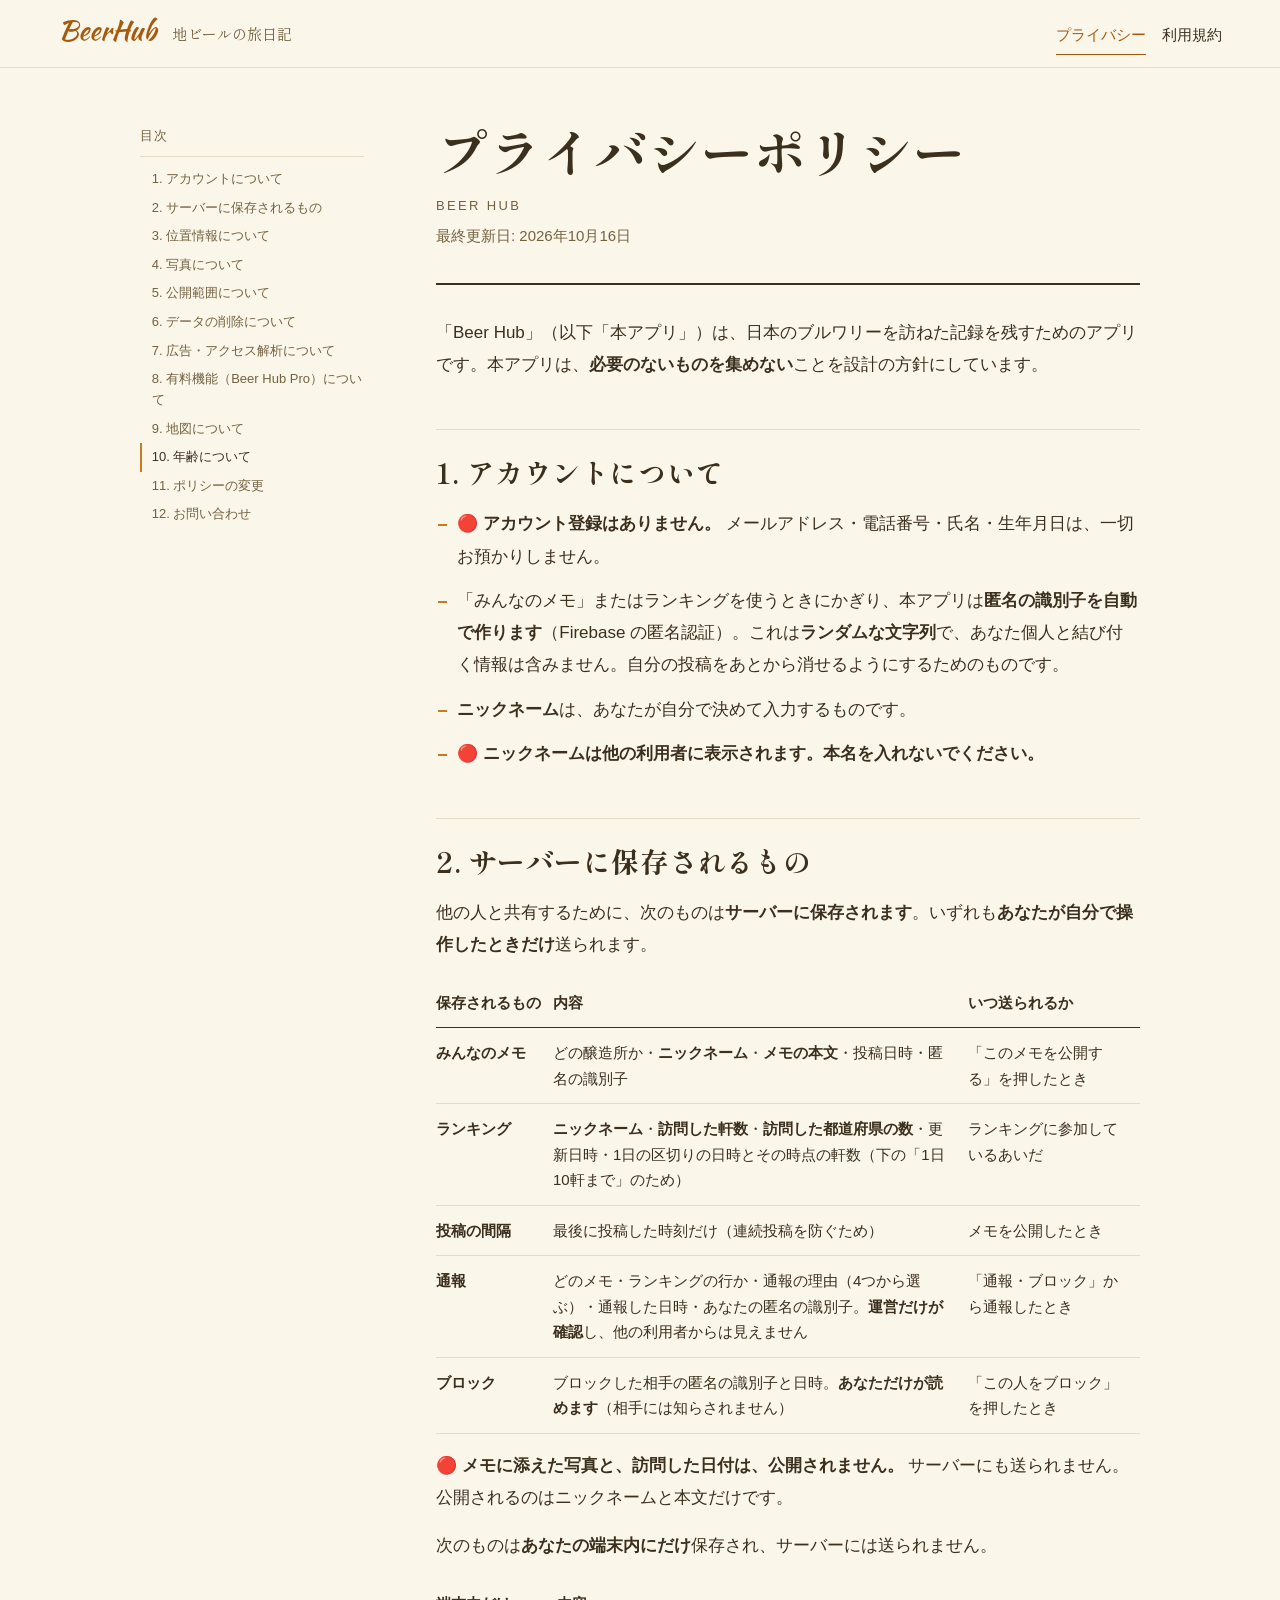
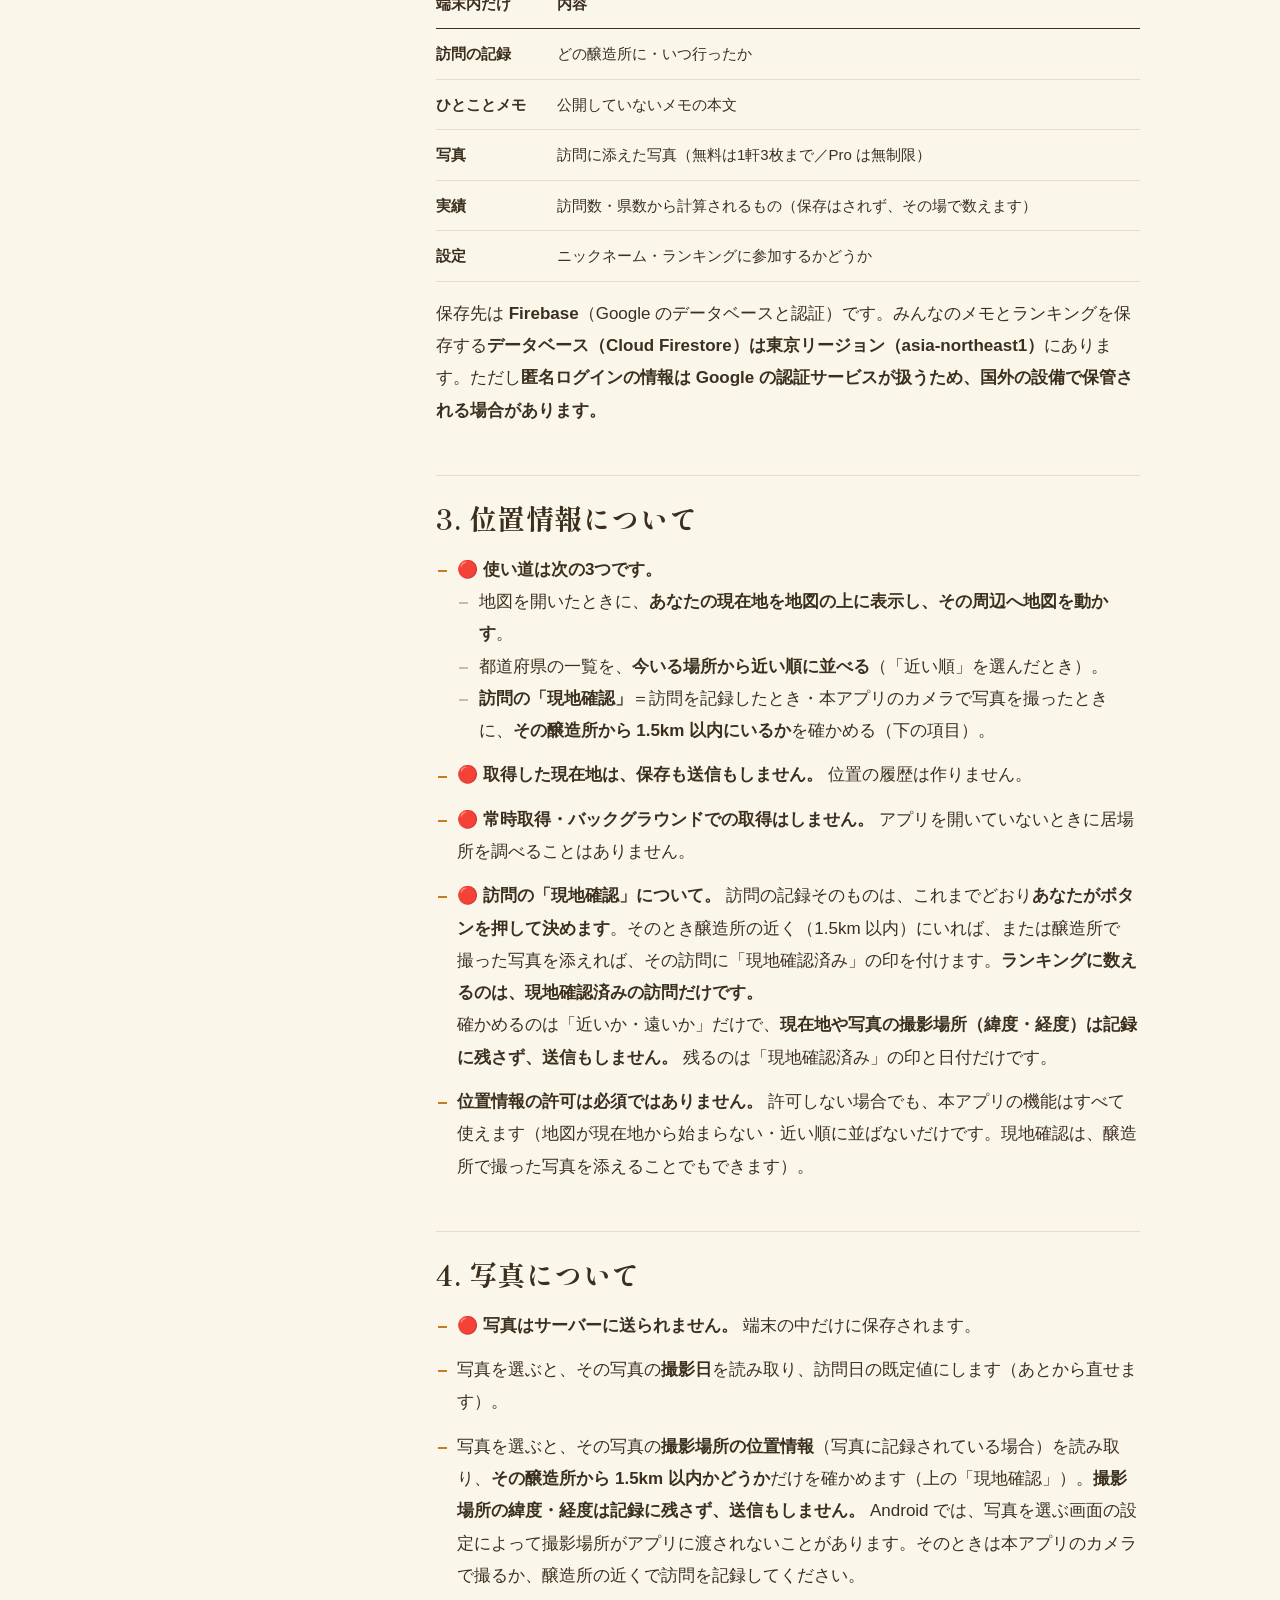
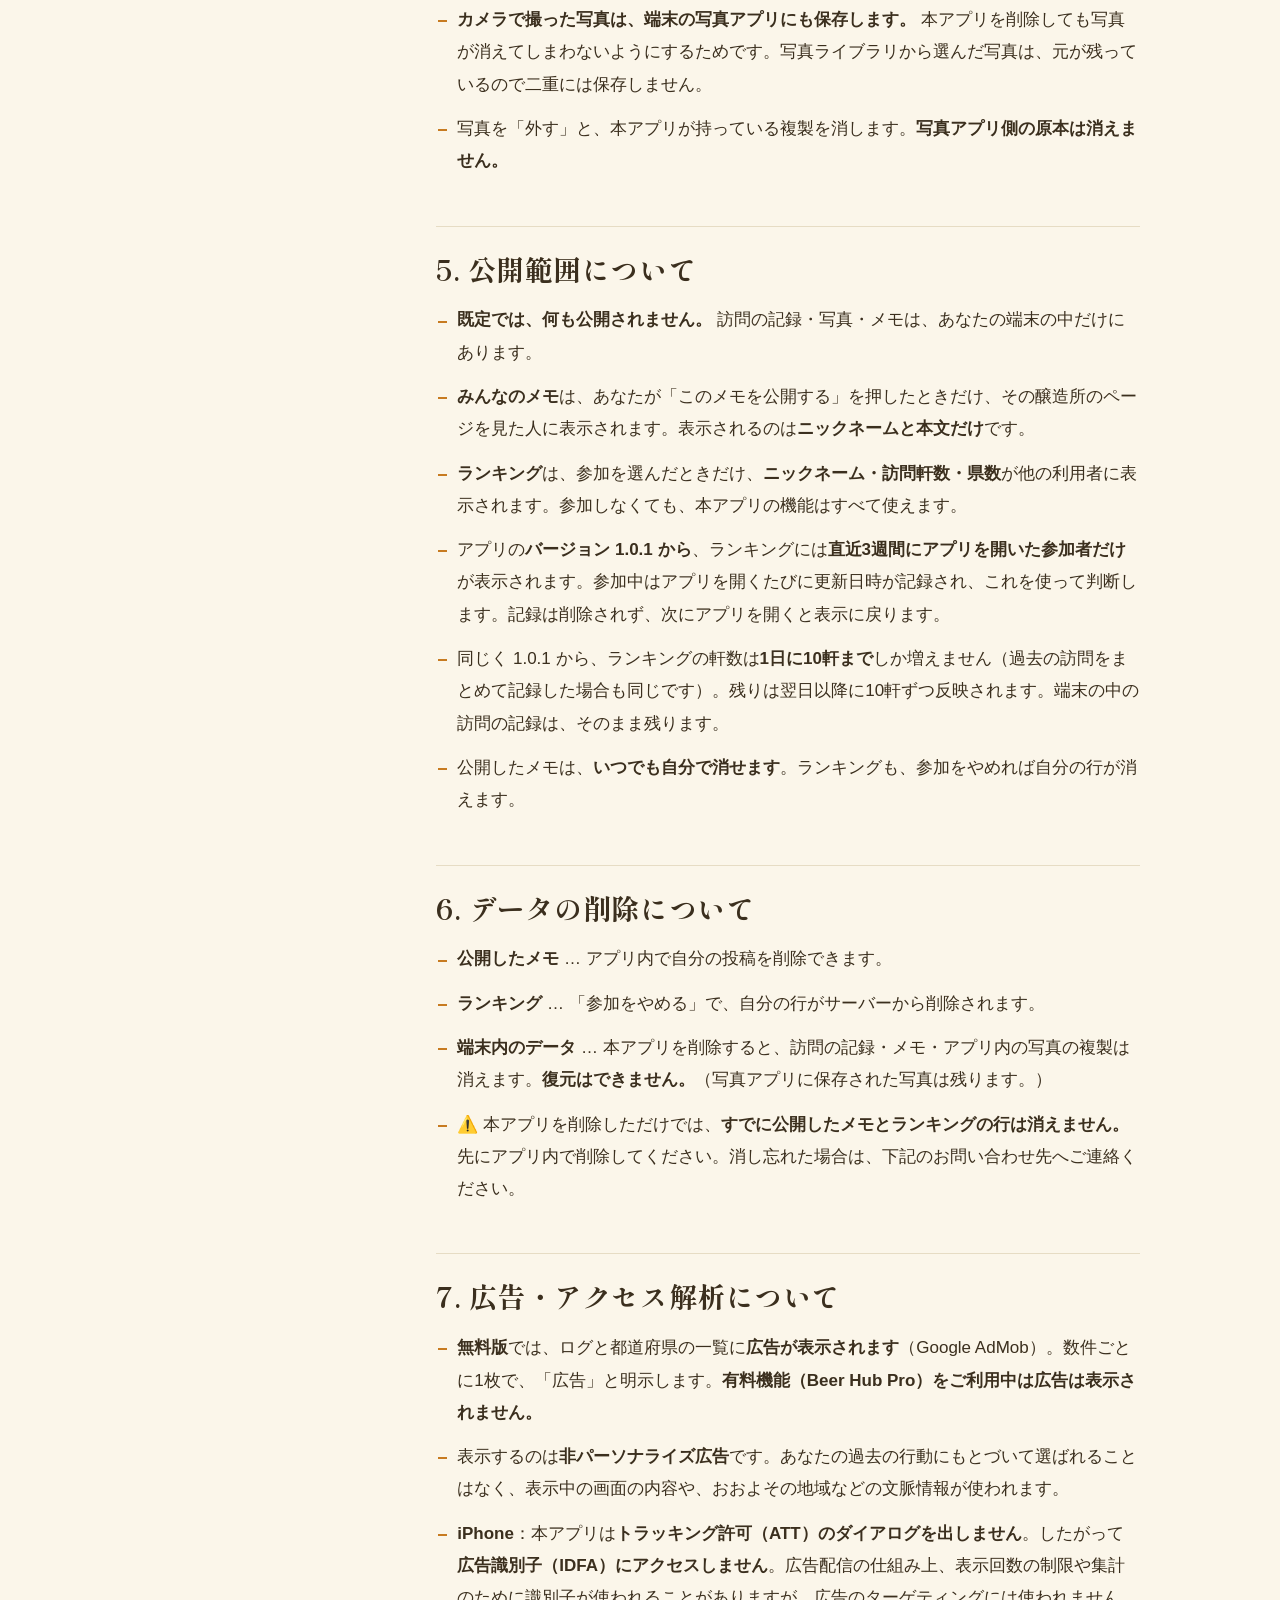
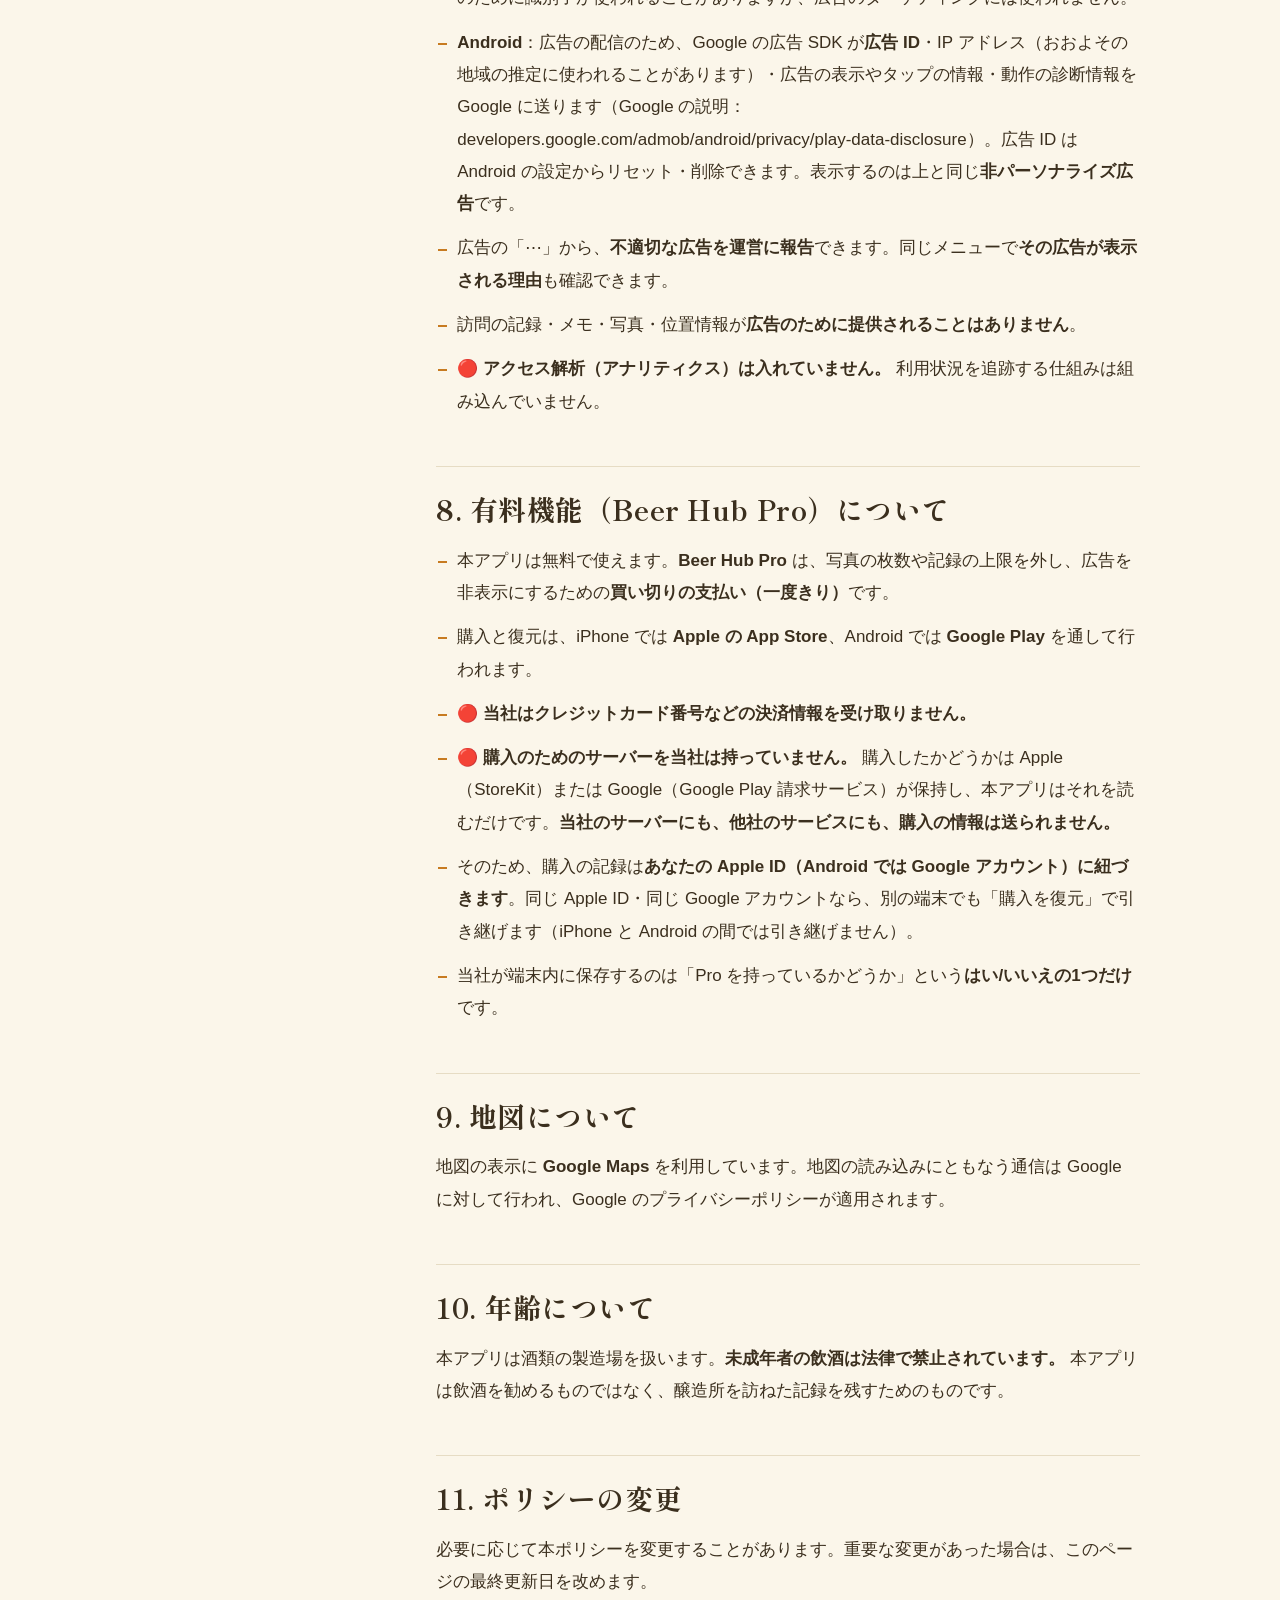
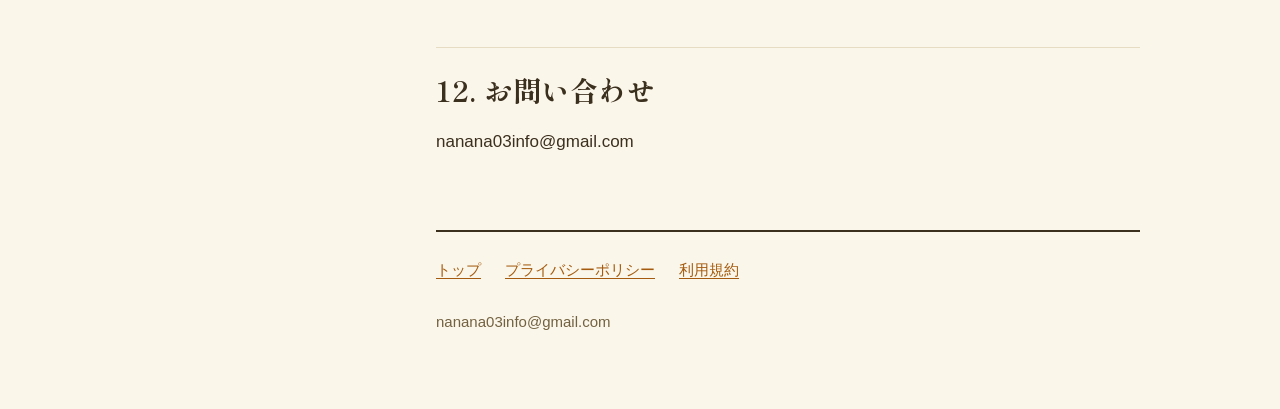
==== commit f151fb6e: "privacy/terms: Android（Google Play）版に合わせた＝購入・復元・返金は iPhone＝Apple／Android＝Google Play・Android の広告 ID " ====
--- a/privacy.html
+++ b/privacy.html
@@ -96,7 +96,7 @@
     <ul>
       <li>🔴 <strong>写真はサーバーに送られません。</strong> 端末の中だけに保存されます。</li>
       <li>写真を選ぶと、その写真の<strong>撮影日</strong>を読み取り、訪問日の既定値にします（あとから直せます）。</li>
-      <li>写真を選ぶと、その写真の<strong>撮影場所の位置情報</strong>（写真に記録されている場合）を読み取り、<strong>その醸造所から 1.5km 以内かどうか</strong>だけを確かめます（上の「現地確認」）。<strong>撮影場所の緯度・経度は記録に残さず、送信もしません。</strong></li>
+      <li>写真を選ぶと、その写真の<strong>撮影場所の位置情報</strong>（写真に記録されている場合）を読み取り、<strong>その醸造所から 1.5km 以内かどうか</strong>だけを確かめます（上の「現地確認」）。<strong>撮影場所の緯度・経度は記録に残さず、送信もしません。</strong> Android では、写真を選ぶ画面の設定によって撮影場所がアプリに渡されないことがあります。そのときは本アプリのカメラで撮るか、醸造所の近くで訪問を記録してください。</li>
       <li><strong>カメラで撮った写真は、端末の写真アプリにも保存します。</strong> 本アプリを削除しても写真が消えてしまわないようにするためです。写真ライブラリから選んだ写真は、元が残っているので二重には保存しません。</li>
       <li>写真を「外す」と、本アプリが持っている複製を消します。<strong>写真アプリ側の原本は消えません。</strong></li>
     </ul>
@@ -129,7 +129,8 @@
     <ul>
       <li><strong>無料版</strong>では、ログと都道府県の一覧に<strong>広告が表示されます</strong>（Google AdMob）。数件ごとに1枚で、「広告」と明示します。<strong>有料機能（Beer Hub Pro）をご利用中は広告は表示されません。</strong></li>
       <li>表示するのは<strong>非パーソナライズ広告</strong>です。あなたの過去の行動にもとづいて選ばれることはなく、表示中の画面の内容や、おおよその地域などの文脈情報が使われます。</li>
-      <li>本アプリは<strong>トラッキング許可（ATT）のダイアログを出しません</strong>。したがって<strong>広告識別子（IDFA）にアクセスしません</strong>。広告配信の仕組み上、表示回数の制限や集計のために識別子が使われることがありますが、広告のターゲティングには使われません。</li>
+      <li><strong>iPhone</strong>：本アプリは<strong>トラッキング許可（ATT）のダイアログを出しません</strong>。したがって<strong>広告識別子（IDFA）にアクセスしません</strong>。広告配信の仕組み上、表示回数の制限や集計のために識別子が使われることがありますが、広告のターゲティングには使われません。</li>
+      <li><strong>Android</strong>：広告の配信のため、Google の広告 SDK が<strong>広告 ID</strong>・IP アドレス（おおよその地域の推定に使われることがあります）・広告の表示やタップの情報・動作の診断情報を Google に送ります（Google の説明：developers.google.com/admob/android/privacy/play-data-disclosure）。広告 ID は Android の設定からリセット・削除できます。表示するのは上と同じ<strong>非パーソナライズ広告</strong>です。</li>
       <li>広告の「⋯」から、<strong>不適切な広告を運営に報告</strong>できます。同じメニューで<strong>その広告が表示される理由</strong>も確認できます。</li>
       <li>訪問の記録・メモ・写真・位置情報が<strong>広告のために提供されることはありません</strong>。</li>
       <li>🔴 <strong>アクセス解析（アナリティクス）は入れていません。</strong> 利用状況を追跡する仕組みは組み込んでいません。</li>
@@ -140,10 +141,10 @@
   <div class="card">
     <ul>
       <li>本アプリは無料で使えます。<strong>Beer Hub Pro</strong> は、写真の枚数や記録の上限を外し、広告を非表示にするための<strong>買い切りの支払い（一度きり）</strong>です。</li>
-      <li>購入と復元は <strong>Apple の App Store</strong> を通して行われます。</li>
+      <li>購入と復元は、iPhone では <strong>Apple の App Store</strong>、Android では <strong>Google Play</strong> を通して行われます。</li>
       <li>🔴 <strong>当社はクレジットカード番号などの決済情報を受け取りません。</strong></li>
-      <li>🔴 <strong>購入のためのサーバーを当社は持っていません。</strong> 購入したかどうかは Apple（StoreKit）が保持し、本アプリはそれを読むだけです。<strong>当社のサーバーにも、他社のサービスにも、購入の情報は送られません。</strong></li>
-      <li>そのため、購入の記録は<strong>あなたの Apple ID に紐づきます</strong>。同じ Apple ID なら別の端末でも「購入を復元」で引き継げます。</li>
+      <li>🔴 <strong>購入のためのサーバーを当社は持っていません。</strong> 購入したかどうかは Apple（StoreKit）または Google（Google Play 請求サービス）が保持し、本アプリはそれを読むだけです。<strong>当社のサーバーにも、他社のサービスにも、購入の情報は送られません。</strong></li>
+      <li>そのため、購入の記録は<strong>あなたの Apple ID（Android では Google アカウント）に紐づきます</strong>。同じ Apple ID・同じ Google アカウントなら、別の端末でも「購入を復元」で引き継げます（iPhone と Android の間では引き継げません）。</li>
       <li>当社が端末内に保存するのは「Pro を持っているかどうか」という<strong>はい/いいえの1つだけ</strong>です。</li>
     </ul>
   </div>
